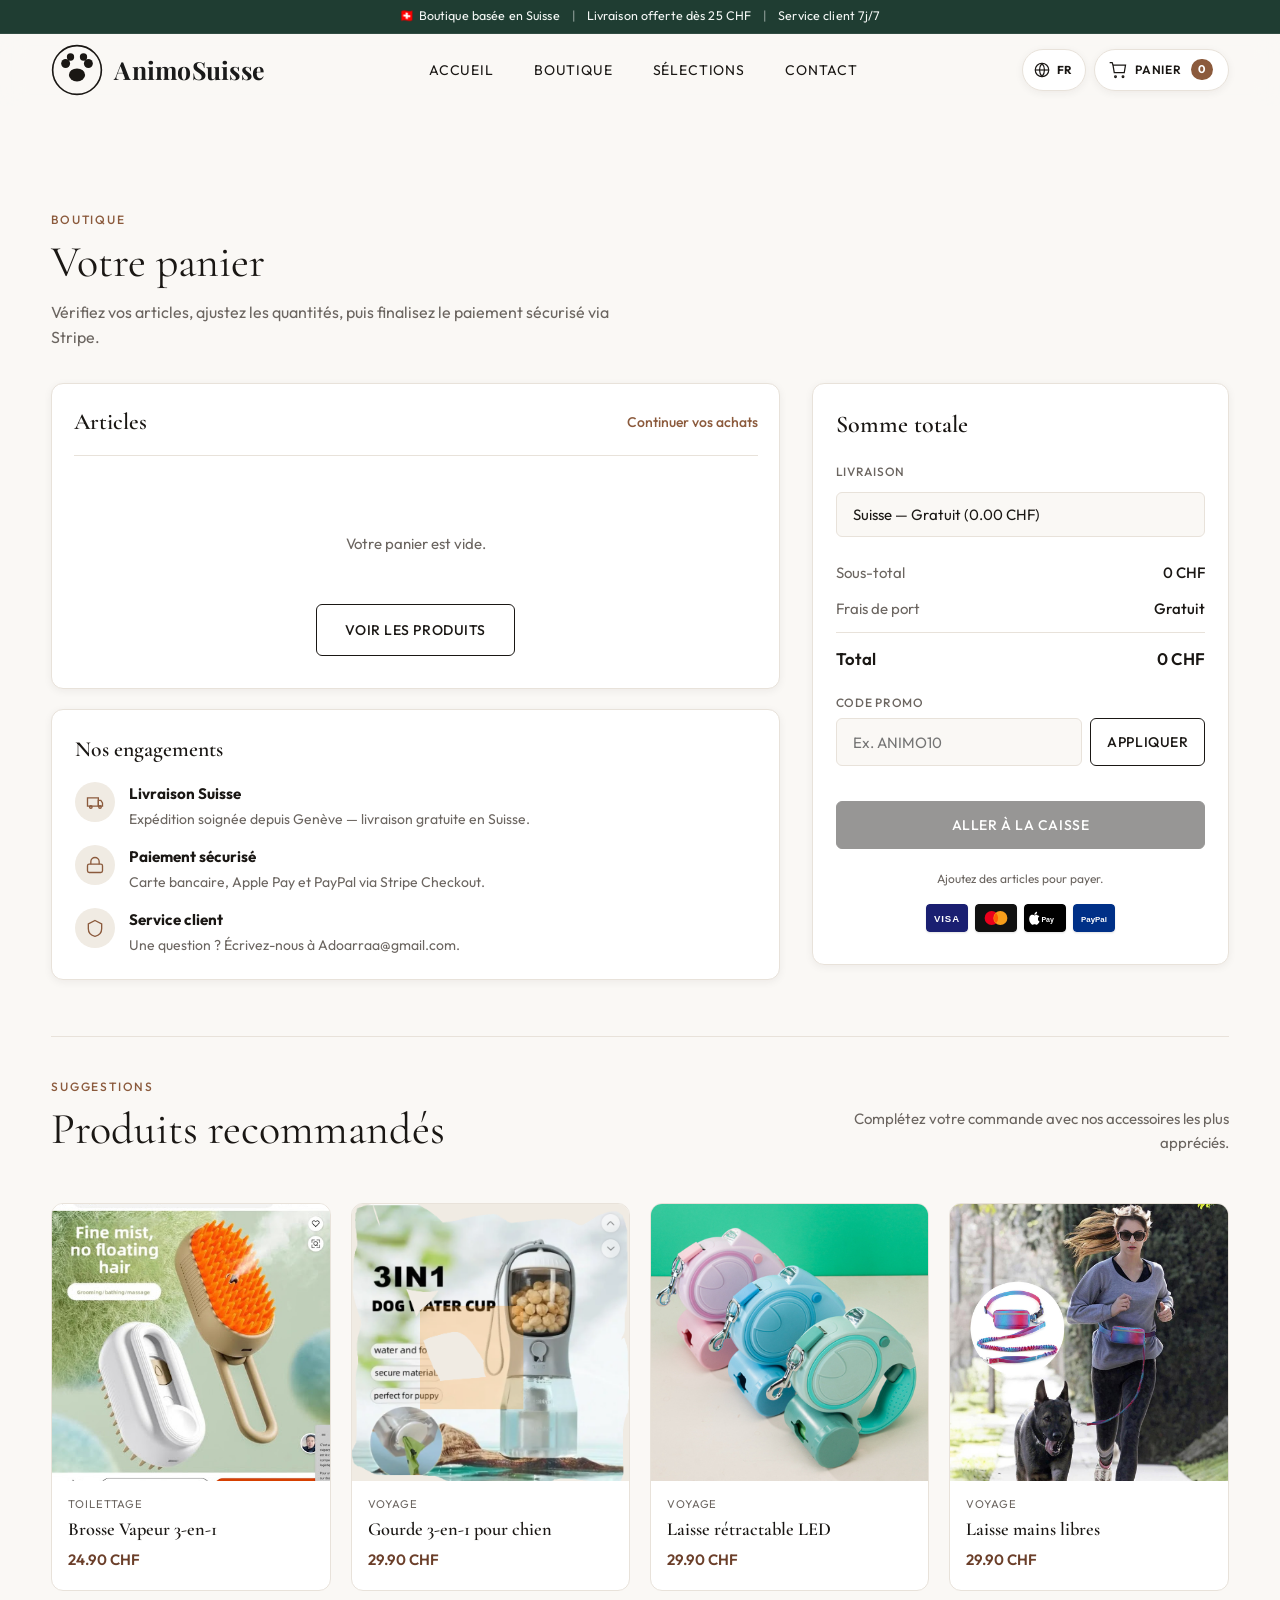
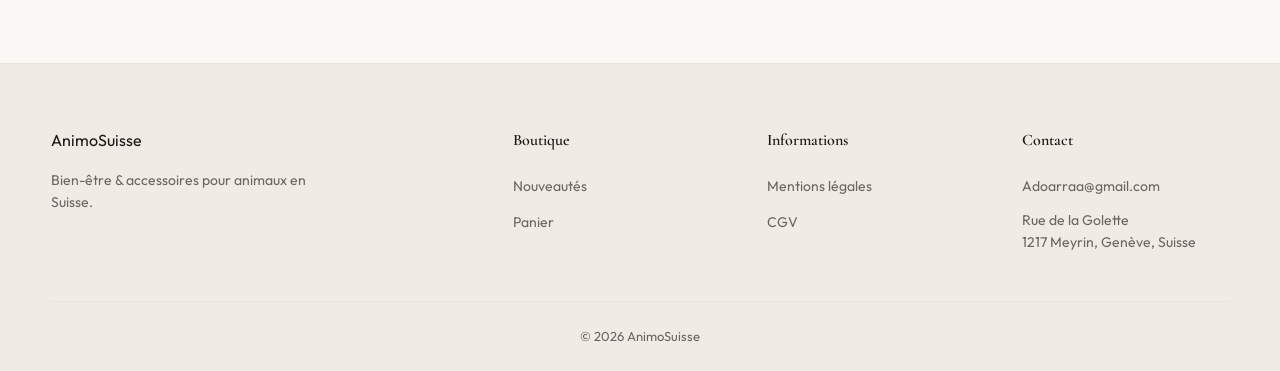
==== panier.html @ 9e20b30b "Ajouter le selecteur de langue multilingue via Google Translate. Co-authored-by: Cursor <cursoragent" ====
<!DOCTYPE html>
<html lang="fr">
<head>
  <meta charset="UTF-8">
  <meta name="viewport" content="width=device-width, initial-scale=1.0">
  <meta name="description" content="Votre panier AnimoSuisse — vérifiez vos articles et passez à la caisse en toute sécurité.">
  <title>Panier — AnimoSuisse</title>
  <link rel="preconnect" href="https://fonts.googleapis.com">
  <link rel="preconnect" href="https://fonts.gstatic.com" crossorigin>
  <link href="https://fonts.googleapis.com/css2?family=Cormorant+Garamond:ital,wght@0,400;0,600;1,400&family=Outfit:wght@300;400;500;600&family=Playfair+Display:wght@600;700&display=swap" rel="stylesheet">
  <link rel="stylesheet" href="css/styles.css?v=20260801-i18n">
</head>
<body class="page-panier">
  <div class="site-announce" role="region" aria-label="Annonces boutique">
    <p class="site-announce-text">
      🇨🇭 Boutique basée en Suisse
      <span class="site-announce-sep" aria-hidden="true">|</span>
      Livraison offerte dès 25&nbsp;CHF
      <span class="site-announce-sep" aria-hidden="true">|</span>
      Service client 7j/7
    </p>
  </div>
  <header class="header" id="header">
    <nav class="nav container">
      <a href="index.html" class="logo notranslate" aria-label="AnimoSuisse">
        <svg class="logo-mark" xmlns="http://www.w3.org/2000/svg" viewBox="0 0 64 64" aria-hidden="true" focusable="false">
          <circle cx="32" cy="32" r="30" fill="none" stroke="currentColor" stroke-width="2"/>
          <ellipse cx="32" cy="38" rx="10" ry="8" fill="currentColor"/>
          <circle cx="18" cy="24" r="5.5" fill="currentColor"/>
          <circle cx="46" cy="24" r="5.5" fill="currentColor"/>
          <circle cx="24" cy="16" r="4.5" fill="currentColor"/>
          <circle cx="40" cy="16" r="4.5" fill="currentColor"/>
        </svg>
        <span class="logo-text">AnimoSuisse</span>
      </a>
      <button class="nav-toggle" id="navToggle" aria-label="Ouvrir le menu">
        <span></span>
        <span></span>
        <span></span>
      </button>
      <ul class="nav-links" id="navLinks">
        <li><a href="index.html#accueil">Accueil</a></li>
        <li><a href="index.html#articles">Boutique</a></li>
        <li><a href="index.html#collections">Sélections</a></li>
        <li><a href="index.html#contact">Contact</a></li>
      </ul>
      <div class="nav-actions">
        <div class="lang-switcher notranslate" data-lang-switcher>
          <button
            type="button"
            class="lang-switcher-btn"
            aria-expanded="false"
            aria-haspopup="listbox"
            aria-controls="langMenuPanier"
            aria-label="Choisir la langue"
          >
            <svg class="lang-switcher-icon" width="18" height="18" viewBox="0 0 24 24" fill="none" stroke="currentColor" stroke-width="1.6" aria-hidden="true">
              <circle cx="12" cy="12" r="9"/>
              <path d="M3 12h18"/>
              <path d="M12 3a14 14 0 0 1 0 18"/>
              <path d="M12 3a14 14 0 0 0 0 18"/>
            </svg>
            <span class="lang-switcher-current" data-lang-label>FR</span>
          </button>
          <ul class="lang-switcher-menu" id="langMenuPanier" role="listbox" hidden>
            <li role="none">
              <button type="button" role="option" data-lang="fr" aria-selected="true">Français</button>
            </li>
            <li role="none">
              <button type="button" role="option" data-lang="de" aria-selected="false">Deutsch</button>
            </li>
            <li role="none">
              <button type="button" role="option" data-lang="it" aria-selected="false">Italiano</button>
            </li>
            <li role="none">
              <button type="button" role="option" data-lang="en" aria-selected="false">English</button>
            </li>
          </ul>
        </div>
        <a href="panier.html" class="cart-btn cart-btn--menu has-items" aria-label="Panier" aria-current="page">
          <svg width="20" height="20" viewBox="0 0 24 24" fill="none" stroke="currentColor" stroke-width="1.5" aria-hidden="true">
            <path d="M6 6h15l-1.5 9h-12z"/><circle cx="9" cy="20" r="1"/><circle cx="18" cy="20" r="1"/><path d="M6 6L5 3H2"/>
          </svg>
          <span class="cart-label">Panier</span>
          <span class="cart-count">0</span>
        </a>
      </div>
    </nav>
  </header>
  <div id="google_translate_element" aria-hidden="true"></div>

  <main class="cart-page">
    <div class="container">
      <header class="cart-page-header">
        <p class="section-label">Boutique</p>
        <h1 class="section-title">Votre panier</h1>
        <p class="cart-page-lead">Vérifiez vos articles, ajustez les quantités, puis finalisez le paiement sécurisé via Stripe.</p>
      </header>

      <div class="cart-page-layout">
        <div class="cart-page-main">
          <section class="cart-page-items" aria-labelledby="cartPageItemsTitle">
            <div class="cart-page-items-head">
              <h2 id="cartPageItemsTitle">Articles</h2>
              <a href="index.html#articles" class="cart-page-continue">Continuer vos achats</a>
            </div>
            <div id="cartPageList" class="cart-page-list">
              <p class="cart-empty">Votre panier est vide.</p>
            </div>
          </section>

          <section class="cart-engagements" aria-labelledby="cartEngagementsTitle">
            <h2 id="cartEngagementsTitle">Nos engagements</h2>
            <ul class="cart-engagements-list">
              <li>
                <span class="cart-engagement-icon" aria-hidden="true">
                  <svg viewBox="0 0 24 24" fill="none" stroke="currentColor" stroke-width="1.6"><path d="M3 7h13v10H3z"/><path d="M16 10h3l2 3v4h-5V10z"/><circle cx="7" cy="18" r="1.5"/><circle cx="18" cy="18" r="1.5"/></svg>
                </span>
                <div>
                  <strong>Livraison Suisse</strong>
                  <p>Expédition soignée depuis Genève — livraison gratuite en Suisse.</p>
                </div>
              </li>
              <li>
                <span class="cart-engagement-icon" aria-hidden="true">
                  <svg viewBox="0 0 24 24" fill="none" stroke="currentColor" stroke-width="1.6"><rect x="3" y="11" width="18" height="10" rx="2"/><path d="M7 11V8a5 5 0 0 1 10 0v3"/></svg>
                </span>
                <div>
                  <strong>Paiement sécurisé</strong>
                  <p>Carte bancaire, Apple Pay et PayPal via Stripe Checkout.</p>
                </div>
              </li>
              <li>
                <span class="cart-engagement-icon" aria-hidden="true">
                  <svg viewBox="0 0 24 24" fill="none" stroke="currentColor" stroke-width="1.6"><path d="M12 3l8 4v6c0 5-3.5 8-8 9-4.5-1-8-4-8-9V7l8-4z"/></svg>
                </span>
                <div>
                  <strong>Service client</strong>
                  <p>Une question ? Écrivez-nous à Adoarraa@gmail.com.</p>
                </div>
              </li>
            </ul>
          </section>
        </div>

        <aside class="cart-page-summary" aria-labelledby="cartSummaryTitle">
          <div class="cart-summary-card">
            <h2 id="cartSummaryTitle">Somme totale</h2>

            <label class="form-label" for="checkoutShipping">Livraison</label>
            <select
              class="form-input variant-select cart-shipping-select"
              id="checkoutShipping"
              name="shipping"
              aria-label="Choisir l'adresse de livraison"
            >
              <option value="suisse" selected>Suisse — Gratuit (0.00 CHF)</option>
              <option value="europe">Europe — 9.90 CHF</option>
              <option value="monde">Reste du monde — 15.00 CHF</option>
            </select>

            <dl class="cart-summary-rows">
              <div class="cart-summary-row">
                <dt>Sous-total</dt>
                <dd id="cartSubtotal">0 CHF</dd>
              </div>
              <div class="cart-summary-row">
                <dt>Frais de port</dt>
                <dd id="cartShipping">Gratuit</dd>
              </div>
              <div class="cart-summary-row cart-summary-row--total">
                <dt>Total</dt>
                <dd id="cartTotal">0 CHF</dd>
              </div>
            </dl>

            <div class="cart-promo">
              <label class="form-label" for="cartPromoCode">Code promo</label>
              <div class="cart-promo-row">
                <input
                  class="form-input"
                  type="text"
                  id="cartPromoCode"
                  name="promo"
                  placeholder="Ex. ANIMO10"
                  autocomplete="off"
                >
                <button type="button" class="btn btn-outline cart-promo-btn" id="cartPromoApply">
                  Appliquer
                </button>
              </div>
              <p class="cart-promo-feedback" id="cartPromoFeedback" hidden></p>
            </div>

            <button
              type="button"
              class="btn btn-cart cart-checkout-btn cart-page-checkout-btn"
              id="cartCheckoutBtn"
              disabled
            >
              Aller à la caisse
            </button>
            <p class="cart-checkout-note">Paiement sécurisé Stripe — vous serez redirigé vers la page de paiement.</p>

            <div class="payment-methods payment-methods--compact" aria-label="Moyens de paiement acceptés">
              <div class="payment-methods-icons">
                <span class="payment-icon payment-icon--visa" title="Visa" aria-label="Visa">
                  <svg viewBox="0 0 48 32" role="img" aria-hidden="true"><rect width="48" height="32" rx="4" fill="#1A1F71"/><text x="24" y="21" text-anchor="middle" fill="#fff" font-family="Arial,sans-serif" font-size="11" font-weight="700" letter-spacing="1">VISA</text></svg>
                </span>
                <span class="payment-icon payment-icon--mastercard" title="Mastercard" aria-label="Mastercard">
                  <svg viewBox="0 0 48 32" role="img" aria-hidden="true"><rect width="48" height="32" rx="4" fill="#111"/><circle cx="19" cy="16" r="8" fill="#EB001B"/><circle cx="29" cy="16" r="8" fill="#F79E1B"/><path d="M24 10.2a8 8 0 0 1 0 11.6 8 8 0 0 1 0-11.6z" fill="#FF5F00"/></svg>
                </span>
                <span class="payment-icon payment-icon--applepay" title="Apple Pay" aria-label="Apple Pay">
                  <svg viewBox="0 0 48 32" role="img" aria-hidden="true"><rect width="48" height="32" rx="4" fill="#000"/><text x="27" y="20" text-anchor="middle" fill="#fff" font-family="Arial,sans-serif" font-size="8" font-weight="600">Pay</text><path fill="#fff" d="M14.2 11.2c.5-.6.9-1.5.8-2.4-.8 0-1.8.5-2.3 1.2-.5.6-.9 1.5-.8 2.4.9.1 1.8-.4 2.3-1.2zm.8 1.1c-1.2-.1-2.3.7-2.9.7-.6 0-1.5-.7-2.5-.6-1.3 0-2.4.7-3.1 1.9-1.3 2.3-.3 5.7.9 7.5.6.9 1.3 1.9 2.3 1.8.9-.1 1.3-.6 2.4-.6s1.4.6 2.4.6c1 0 1.6-.9 2.3-1.8.7-.9 1-1.8 1-1.9-.1 0-1.9-.7-1.9-2.9 0-1.8 1.5-2.7 1.6-2.7-.9-1.3-2.2-1.4-2.5-1.4z"/></svg>
                </span>
                <span class="payment-icon payment-icon--paypal" title="PayPal" aria-label="PayPal">
                  <svg viewBox="0 0 48 32" role="img" aria-hidden="true"><rect width="48" height="32" rx="4" fill="#003087"/><text x="24" y="20" text-anchor="middle" fill="#fff" font-family="Arial,sans-serif" font-size="9" font-weight="700">PayPal</text></svg>
                </span>
              </div>
            </div>
          </div>
        </aside>
      </div>

      <section class="cart-recommended" aria-labelledby="cartRecommendedTitle">
        <div class="section-header">
          <div>
            <span class="section-label">Suggestions</span>
            <h2 class="section-title" id="cartRecommendedTitle">Produits recommandés</h2>
          </div>
          <p class="section-desc">Complétez votre commande avec nos accessoires les plus appréciés.</p>
        </div>
        <div class="cart-recommended-grid">
          <a class="cart-reco-card" href="index.html#articles">
            <img src="images/hero-brosse-vapeur.png" alt="Brosse Vapeur 3-en-1" loading="lazy" decoding="async">
            <div class="cart-reco-info">
              <p class="cart-reco-cat">Toilettage</p>
              <h3>Brosse Vapeur 3-en-1</h3>
              <p class="cart-reco-price">24.90 CHF</p>
            </div>
          </a>
          <a class="cart-reco-card" href="index.html#articles">
            <img src="images/gourde-chien-3en1.png" alt="Gourde Multifonction 3-en-1" loading="lazy" decoding="async">
            <div class="cart-reco-info">
              <p class="cart-reco-cat">Voyage</p>
              <h3>Gourde 3-en-1 pour chien</h3>
              <p class="cart-reco-price">29.90 CHF</p>
            </div>
          </a>
          <a class="cart-reco-card" href="index.html#articles">
            <img src="images/dog.jpg" alt="Laisse rétractable LED 3-en-1" loading="lazy" decoding="async">
            <div class="cart-reco-info">
              <p class="cart-reco-cat">Voyage</p>
              <h3>Laisse rétractable LED</h3>
              <p class="cart-reco-price">29.90 CHF</p>
            </div>
          </a>
          <a class="cart-reco-card" href="index.html#articles">
            <img src="images/course-mains-libres-1.jpg" alt="Laisse de course mains libres" loading="lazy" decoding="async">
            <div class="cart-reco-info">
              <p class="cart-reco-cat">Voyage</p>
              <h3>Laisse mains libres</h3>
              <p class="cart-reco-price">29.90 CHF</p>
            </div>
          </a>
        </div>
      </section>
    </div>
  </main>

  <footer class="footer">
    <div class="container footer-grid">
      <div class="footer-brand">
        <a href="index.html" class="logo">AnimoSuisse</a>
        <p>Bien-être &amp; accessoires pour animaux en Suisse.</p>
      </div>
      <div class="footer-links">
        <h4>Boutique</h4>
        <ul>
          <li><a href="index.html#articles">Nouveautés</a></li>
          <li><a href="panier.html">Panier</a></li>
        </ul>
      </div>
      <div class="footer-links">
        <h4>Informations</h4>
        <ul>
          <li><a href="mentions-legales.html">Mentions légales</a></li>
          <li><a href="mentions-legales.html#cgv">CGV</a></li>
        </ul>
      </div>
      <div class="footer-links">
        <h4>Contact</h4>
        <ul class="footer-contact">
          <li><a href="mailto:Adoarraa@gmail.com">Adoarraa@gmail.com</a></li>
          <li class="footer-address">Rue de la Golette<br>1217 Meyrin, Genève, Suisse</li>
        </ul>
      </div>
    </div>
    <div class="footer-bottom container">
      <p>&copy; <span id="year"></span> AnimoSuisse</p>
    </div>
  </footer>

  <script>
    document.getElementById('year').textContent = new Date().getFullYear();
  </script>
  <script src="js/stripe-config.js?v=20260801-panier-page"></script>
  <script src="js/main.js?v=20260801-panier-page"></script>
  <script src="js/i18n-translate.js?v=101"></script>
  <script src="https://translate.google.com/translate_a/element.js?cb=googleTranslateElementInit"></script>
</body>
</html>
---- css/styles.css ----
/* ============================================
   Marteder Textile — Styles
   ============================================ */

:root {
  --color-bg: #faf8f5;
  --color-bg-alt: #f0ebe3;
  --color-surface: #ffffff;
  --color-text: #1a1714;
  --color-text-muted: #6b6560;
  --color-accent: #8b5a3c;
  --color-accent-light: #c4956a;
  --color-accent-dark: #6b3f2a;
  --color-border: #e8e2da;
  --color-success: #4a7c59;

  --font-display: 'Cormorant Garamond', Georgia, serif;
  --font-body: 'Outfit', system-ui, sans-serif;

  --radius-sm: 6px;
  --radius-md: 12px;
  --radius-lg: 20px;

  --shadow-sm: 0 2px 8px rgba(26, 23, 20, 0.06);
  --shadow-md: 0 8px 30px rgba(26, 23, 20, 0.1);
  --shadow-lg: 0 20px 60px rgba(26, 23, 20, 0.12);

  --transition: 0.3s cubic-bezier(0.4, 0, 0.2, 1);
  --announce-height: 34px;
  --nav-height: 72px;
  --header-height: calc(var(--announce-height) + var(--nav-height));
}

*, *::before, *::after {
  box-sizing: border-box;
  margin: 0;
  padding: 0;
}

html {
  scroll-behavior: smooth;
}

body {
  font-family: var(--font-body);
  font-weight: 400;
  color: var(--color-text);
  background: var(--color-bg);
  line-height: 1.6;
  -webkit-font-smoothing: antialiased;
}

img {
  max-width: 100%;
  display: block;
}

a {
  color: inherit;
  text-decoration: none;
}

ul {
  list-style: none;
}

.container {
  width: min(1200px, 92vw);
  margin-inline: auto;
}

/* ---- Buttons ---- */
.btn {
  display: inline-flex;
  align-items: center;
  justify-content: center;
  gap: 0.5rem;
  padding: 0.875rem 1.75rem;
  font-family: var(--font-body);
  font-size: 0.875rem;
  font-weight: 500;
  letter-spacing: 0.04em;
  text-transform: uppercase;
  border-radius: var(--radius-sm);
  border: 1.5px solid transparent;
  cursor: pointer;
  transition: var(--transition);
}

.btn-primary {
  background: var(--color-accent);
  color: #fff;
  border-color: var(--color-accent);
}

.btn-primary:hover {
  background: var(--color-accent-dark);
  border-color: var(--color-accent-dark);
  transform: translateY(-2px);
  box-shadow: var(--shadow-md);
}

.btn-cart {
  background: var(--color-text);
  color: #fff;
  border-color: var(--color-text);
}

.btn-cart:hover {
  background: #2d2a27;
  border-color: #2d2a27;
  transform: translateY(-2px);
  box-shadow: var(--shadow-md);
}

.btn-stock-out,
.btn-stock-out:hover,
.btn-stock-out:focus,
.btn-stock-out:disabled {
  background: #d0ccc7;
  border-color: #d0ccc7;
  color: #6f6a65;
  cursor: not-allowed;
  opacity: 1;
  transform: none;
  box-shadow: none;
  pointer-events: none;
}

.product-badge.sold-out {
  background: #6f6a65;
  color: #fff;
}

.product-card.is-out-of-stock .product-image {
  filter: grayscale(0.35);
  opacity: 0.85;
}

.btn-outline {
  background: transparent;
  color: var(--color-text);
  border-color: var(--color-text);
}

.btn-outline:hover {
  background: var(--color-text);
  color: #fff;
  transform: translateY(-2px);
}

/* ---- Bandeau d'annonce ---- */
.site-announce {
  position: fixed;
  top: 0;
  left: 0;
  right: 0;
  z-index: 110;
  height: var(--announce-height);
  display: flex;
  align-items: center;
  justify-content: center;
  padding: 0 0.75rem;
  background: #1f3d32;
  color: #f4f7f5;
  border-bottom: 1px solid rgba(255, 255, 255, 0.08);
}

.site-announce-text {
  margin: 0;
  font-family: var(--font-body);
  font-size: 0.78rem;
  font-weight: 400;
  letter-spacing: 0.01em;
  line-height: 1.2;
  text-align: center;
  white-space: nowrap;
  overflow: hidden;
  text-overflow: ellipsis;
  max-width: 100%;
}

.site-announce-sep {
  margin: 0 0.55rem;
  opacity: 0.55;
}

@media (max-width: 720px) {
  .site-announce-text {
    font-size: 0.68rem;
  }

  .site-announce-sep {
    margin: 0 0.3rem;
  }
}

/* ---- Header ---- */
.header {
  position: fixed;
  top: var(--announce-height);
  left: 0;
  right: 0;
  z-index: 100;
  height: var(--nav-height);
  background: rgba(250, 248, 245, 0.85);
  backdrop-filter: blur(12px);
  border-bottom: 1px solid transparent;
  transition: var(--transition);
}

.header.scrolled {
  border-bottom-color: var(--color-border);
  box-shadow: var(--shadow-sm);
}

.nav {
  display: flex;
  align-items: center;
  justify-content: space-between;
  height: 100%;
}

.logo {
  display: inline-flex;
  align-items: center;
  gap: 0.7rem;
  flex-shrink: 0;
  text-decoration: none;
}

.logo-mark {
  display: block;
  height: 52px;
  width: 52px;
  flex-shrink: 0;
}

.logo-text {
  font-family: 'Playfair Display', 'Cormorant Garamond', Georgia, serif;
  font-size: clamp(1.15rem, 2.4vw, 1.55rem);
  font-weight: 700;
  letter-spacing: 0.01em;
  line-height: 1.1;
  color: #1a1a1a;
  white-space: nowrap;
}

.nav-links {
  display: flex;
  gap: 2.5rem;
}

.nav-links a {
  font-size: 0.875rem;
  font-weight: 400;
  letter-spacing: 0.06em;
  text-transform: uppercase;
  position: relative;
}

.nav-links a::after {
  content: '';
  position: absolute;
  bottom: -4px;
  left: 0;
  width: 0;
  height: 1px;
  background: var(--color-accent);
  transition: width var(--transition);
}

.nav-links a:hover::after {
  width: 100%;
}

.nav-actions {
  display: flex;
  align-items: center;
  gap: 0.5rem;
  flex-shrink: 0;
}

/* ---- Sélecteur de langue ---- */
.lang-switcher {
  position: relative;
  z-index: 120;
}

.lang-switcher-btn {
  display: inline-flex;
  align-items: center;
  gap: 0.35rem;
  height: 42px;
  padding: 0 0.75rem 0 0.65rem;
  border: 1px solid var(--color-border);
  border-radius: 999px;
  background: var(--color-surface);
  color: var(--color-text);
  cursor: pointer;
  box-shadow: var(--shadow-sm);
  transition: var(--transition);
  font-family: var(--font-body);
}

.lang-switcher-btn:hover,
.lang-switcher.is-open .lang-switcher-btn {
  border-color: var(--color-accent);
  color: var(--color-accent-dark);
}

.lang-switcher-icon {
  flex-shrink: 0;
}

.lang-switcher-current {
  font-size: 0.72rem;
  font-weight: 700;
  letter-spacing: 0.06em;
}

.lang-switcher-menu {
  position: absolute;
  top: calc(100% + 0.4rem);
  right: 0;
  min-width: 10.5rem;
  margin: 0;
  padding: 0.35rem;
  list-style: none;
  background: var(--color-surface);
  border: 1px solid var(--color-border);
  border-radius: var(--radius-md);
  box-shadow: var(--shadow-md);
}

.lang-switcher-menu button {
  display: block;
  width: 100%;
  padding: 0.55rem 0.7rem;
  border: none;
  border-radius: var(--radius-sm);
  background: transparent;
  color: var(--color-text);
  font-family: var(--font-body);
  font-size: 0.875rem;
  text-align: left;
  cursor: pointer;
  transition: background 0.2s ease;
}

.lang-switcher-menu button:hover {
  background: var(--color-bg-alt);
}

.lang-switcher-menu button.is-active {
  background: rgba(139, 90, 60, 0.1);
  color: var(--color-accent-dark);
  font-weight: 600;
}

/* Masquer le widget Google Translate natif + barre du haut */
#google_translate_element,
.goog-te-banner-frame,
.goog-te-balloon-frame,
.goog-tooltip,
.goog-tooltip:hover,
#goog-gt-tt,
.goog-text-highlight {
  display: none !important;
}

.goog-te-gadget {
  font-size: 0 !important;
  height: 0 !important;
  overflow: hidden !important;
}

body {
  top: 0 !important;
}

body > .skiptranslate {
  display: none !important;
}

.icon-btn {
  display: flex;
  align-items: center;
  justify-content: center;
  width: 40px;
  height: 40px;
  background: none;
  border: none;
  border-radius: 50%;
  cursor: pointer;
  color: var(--color-text);
  transition: var(--transition);
  position: relative;
}

.icon-btn:hover {
  background: var(--color-bg-alt);
}

.cart-btn--menu {
  display: inline-flex;
  align-items: center;
  gap: 0.45rem;
  position: relative;
  height: 42px;
  padding: 0 0.95rem 0 0.8rem;
  border: 1px solid var(--color-border);
  border-radius: 999px;
  background: var(--color-surface);
  color: var(--color-text);
  cursor: pointer;
  box-shadow: var(--shadow-sm);
  transition: var(--transition);
}

.cart-btn--menu:hover,
.cart-btn--menu.has-items {
  border-color: var(--color-accent);
  color: var(--color-accent-dark);
  background: #fff;
}

.cart-label {
  font-size: 0.75rem;
  font-weight: 600;
  letter-spacing: 0.06em;
  text-transform: uppercase;
}

.cart-btn--menu .cart-count {
  position: static;
  min-width: 1.35rem;
  height: 1.35rem;
  margin-left: 0.15rem;
  padding: 0 0.35rem;
  background: var(--color-accent);
  color: #fff;
  font-size: 0.7rem;
  font-weight: 700;
  border-radius: 999px;
  display: inline-flex;
  align-items: center;
  justify-content: center;
}

.cart-count {
  position: absolute;
  top: 4px;
  right: 4px;
  min-width: 16px;
  height: 16px;
  padding: 0 4px;
  background: var(--color-accent);
  color: #fff;
  font-size: 0.625rem;
  font-weight: 600;
  border-radius: 999px;
  display: flex;
  align-items: center;
  justify-content: center;
}

.cart-btn.has-items {
  color: var(--color-accent-dark);
}

.nav-toggle {
  display: none;
  flex-direction: column;
  gap: 5px;
  background: none;
  border: none;
  cursor: pointer;
  padding: 4px;
}

.nav-toggle span {
  display: block;
  width: 22px;
  height: 1.5px;
  background: var(--color-text);
  transition: var(--transition);
}

/* ---- Hero ---- */
.hero {
  position: relative;
  min-height: 100vh;
  display: flex;
  align-items: flex-end;
  padding-top: var(--header-height);
  overflow: hidden;
}

.hero--welcome {
  min-height: min(100vh, 920px);
  align-items: flex-end;
}

.hero-cover-slideshow {
  position: absolute;
  inset: 0;
  overflow: hidden;
}

.hero-cover-slide {
  position: absolute;
  inset: 0;
  width: 100%;
  height: 100%;
  object-fit: cover;
  object-position: center center;
  opacity: 0;
  transform: scale(1.02);
  transition: opacity 1.4s ease, transform 8s ease;
  animation: none;
}

.hero-cover-slide.is-active {
  opacity: 1;
  transform: scale(1.06);
  z-index: 0;
}

.hero-bg-video {
  display: block;
  pointer-events: none;
  background: #111;
}

.hero--cover-duo .hero-overlay {
  z-index: 1;
}

.hero-bg {
  position: absolute;
  inset: 0;
  overflow: hidden;
  background:
    radial-gradient(ellipse at 70% 30%, #7eb8a8 0%, transparent 55%),
    linear-gradient(160deg, #d7ebe4 0%, #b8d4c8 45%, #6a9b8c 100%);
}

.hero-bg-picture,
.hero-bg-image {
  position: absolute;
  inset: 0;
  width: 100%;
  height: 100%;
}

.hero-bg-image {
  object-fit: cover;
  object-position: center 42%;
  transform: scale(1.22);
}

.hero--welcome .hero-bg-image:not(.hero-cover-slide) {
  object-fit: cover;
  object-position: center 40%;
  transform: scale(1.28);
  animation: heroWelcome 18s ease-in-out infinite alternate;
}

@keyframes heroWelcome {
  from { transform: scale(1.28); }
  to { transform: scale(1.34); }
}

.hero-overlay {
  position: absolute;
  inset: 0;
  z-index: 1;
  background:
    linear-gradient(180deg, rgba(18, 28, 24, 0.18) 0%, rgba(18, 28, 24, 0.15) 40%, rgba(18, 28, 24, 0.78) 100%),
    linear-gradient(90deg, rgba(18, 28, 24, 0.45) 0%, transparent 55%);
}

.hero-content {
  position: relative;
  z-index: 2;
  max-width: 680px;
  padding-block: 3.5rem 4.5rem;
  color: #fff;
}

.products--after-hero {
  padding-top: 3.5rem;
}

.hero-badge {
  display: inline-block;
  padding: 0.4rem 1rem;
  background: rgba(255, 255, 255, 0.12);
  border: 1px solid rgba(255, 255, 255, 0.28);
  border-radius: 100px;
  font-size: 0.75rem;
  font-weight: 500;
  letter-spacing: 0.1em;
  text-transform: uppercase;
  color: rgba(255, 255, 255, 0.95);
  margin-bottom: 1.5rem;
  animation: fadeUp 0.8s ease both;
}

.hero-title {
  font-family: var(--font-display);
  font-size: clamp(3rem, 7vw, 5.5rem);
  font-weight: 400;
  line-height: 1.05;
  letter-spacing: -0.02em;
  margin-bottom: 1.5rem;
  animation: fadeUp 0.8s 0.1s ease both;
  text-shadow: 0 2px 24px rgba(0, 0, 0, 0.35);
}

.hero-title em {
  font-style: italic;
  color: var(--color-accent-light);
}

.hero-text {
  font-size: 1.125rem;
  font-weight: 300;
  color: rgba(255, 255, 255, 0.88);
  max-width: 480px;
  margin-bottom: 2.5rem;
  animation: fadeUp 0.8s 0.2s ease both;
  text-shadow: 0 1px 12px rgba(0, 0, 0, 0.3);
}

.hero-actions {
  display: flex;
  flex-wrap: wrap;
  gap: 1rem;
  animation: fadeUp 0.8s 0.3s ease both;
}

.hero-actions .btn-outline {
  color: #fff;
  border-color: rgba(255, 255, 255, 0.85);
}

.hero-actions .btn-outline:hover {
  background: #fff;
  color: var(--color-text);
  border-color: #fff;
}

.hero-scroll {
  position: absolute;
  bottom: 2rem;
  left: 50%;
  transform: translateX(-50%);
  z-index: 2;
  display: flex;
  flex-direction: column;
  align-items: center;
  gap: 0.75rem;
  font-size: 0.6875rem;
  letter-spacing: 0.15em;
  text-transform: uppercase;
  color: rgba(255, 255, 255, 0.7);
  animation: fadeUp 0.8s 0.5s ease both;
}

.scroll-line {
  width: 1px;
  height: 40px;
  background: linear-gradient(to bottom, var(--color-accent), transparent);
  animation: scrollPulse 2s ease infinite;
}

@keyframes fadeUp {
  from { opacity: 0; transform: translateY(24px); }
  to { opacity: 1; transform: translateY(0); }
}

@keyframes scrollPulse {
  0%, 100% { opacity: 0.4; transform: scaleY(0.6); }
  50% { opacity: 1; transform: scaleY(1); }
}

/* ---- Features ---- */
.features {
  padding: 3rem 0;
  background: var(--color-surface);
  border-block: 1px solid var(--color-border);
}

.features-grid {
  display: grid;
  grid-template-columns: repeat(4, 1fr);
  gap: 2rem;
}

.feature {
  text-align: center;
  padding: 1rem;
}

.feature-icon {
  font-size: 1.25rem;
  color: var(--color-accent);
  margin-bottom: 0.75rem;
}

.feature h3 {
  font-family: var(--font-display);
  font-size: 1.125rem;
  font-weight: 600;
  margin-bottom: 0.375rem;
}

.feature p {
  font-size: 0.8125rem;
  color: var(--color-text-muted);
  line-height: 1.5;
}

/* ---- Section headers ---- */
.section-header {
  display: flex;
  justify-content: space-between;
  align-items: flex-end;
  gap: 2rem;
  margin-bottom: 3rem;
}

.section-header.centered {
  flex-direction: column;
  align-items: center;
  text-align: center;
}

.section-label {
  display: block;
  font-size: 0.75rem;
  font-weight: 500;
  letter-spacing: 0.15em;
  text-transform: uppercase;
  color: var(--color-accent);
  margin-bottom: 0.5rem;
}

.section-title {
  font-family: var(--font-display);
  font-size: clamp(2rem, 4vw, 2.75rem);
  font-weight: 400;
  line-height: 1.15;
}

.section-desc {
  max-width: 380px;
  font-size: 0.9375rem;
  color: var(--color-text-muted);
  text-align: right;
}

.section-header.centered .section-desc {
  text-align: center;
}

/* ---- Products ---- */
.products {
  padding: 6rem 0;
}

.filter-bar {
  display: flex;
  flex-wrap: wrap;
  gap: 0.5rem;
  margin-bottom: 2.5rem;
}

.filter-btn {
  padding: 0.5rem 1.25rem;
  font-family: var(--font-body);
  font-size: 0.8125rem;
  font-weight: 400;
  letter-spacing: 0.04em;
  background: var(--color-surface);
  border: 1px solid var(--color-border);
  border-radius: 100px;
  cursor: pointer;
  transition: var(--transition);
  color: var(--color-text-muted);
}

.filter-btn:hover,
.filter-btn.active {
  background: var(--color-text);
  border-color: var(--color-text);
  color: #fff;
}

.products-grid {
  display: grid;
  grid-template-columns: repeat(auto-fill, minmax(280px, 1fr));
  gap: 1.75rem;
}

.product-card {
  background: var(--color-surface);
  border-radius: var(--radius-md);
  overflow: hidden;
  transition: var(--transition);
  opacity: 1;
  transform: translateY(0);
}

.product-card.hidden {
  display: none;
}

.product-card:hover {
  box-shadow: var(--shadow-lg);
  transform: translateY(-6px);
}

.product-image-wrap {
  position: relative;
  aspect-ratio: 1 / 1;
  overflow: hidden;
  background: var(--color-bg-alt);
}

.product-image {
  width: 100%;
  height: 100%;
  object-fit: cover;
  object-position: center;
  transition: transform 0.6s ease;
}

/* Recadrage brosse vapeur : masque barres/icônes téléphone haut & bas */
.product-image--brosse-crop {
  object-fit: cover;
  object-position: center 42%;
  transform: scale(1.28);
  transform-origin: center center;
}

.product-card:hover .product-image--brosse-crop {
  transform: scale(1.34);
}

.product-card:hover .product-image {
  transform: scale(1.06);
}

.product-thumbs {
  display: grid;
  grid-template-columns: repeat(3, 1fr);
  gap: 0.4rem;
  padding: 0.55rem 0.75rem 0;
}

.product-thumb {
  appearance: none;
  border: 1.5px solid transparent;
  border-radius: 10px;
  padding: 0;
  overflow: hidden;
  cursor: pointer;
  background: var(--color-bg-alt);
  aspect-ratio: 1 / 1;
  transition: border-color 0.2s ease, transform 0.2s ease;
}

.product-thumb img {
  display: block;
  width: 100%;
  height: 100%;
  object-fit: cover;
}

.product-thumb:hover,
.product-thumb.active {
  border-color: var(--color-accent);
  transform: translateY(-1px);
}

.product-card--gallery:hover .product-image {
  transform: none;
}

/* ---- Galerie Création exclusive Marteder ---- */
.marteder-gallery {
  display: flex;
  flex-direction: column;
  gap: 0.75rem;
  background: var(--color-bg-alt);
}

.marteder-gallery-main {
  position: relative;
  aspect-ratio: 3 / 4;
  overflow: hidden;
  background: #1a1714;
}

.marteder-gallery-zoom {
  display: block;
  width: 100%;
  height: 100%;
  padding: 0;
  border: 0;
  background: none;
  cursor: zoom-in;
  position: relative;
}

.marteder-gallery-image {
  width: 100%;
  height: 100%;
  object-fit: cover;
  display: block;
}

.marteder-zoom-hint {
  position: absolute;
  left: 50%;
  bottom: 3.25rem;
  transform: translateX(-50%);
  padding: 0.35rem 0.75rem;
  background: rgba(26, 23, 20, 0.72);
  color: #fff;
  font-size: 0.6875rem;
  letter-spacing: 0.04em;
  border-radius: 999px;
  opacity: 0;
  transition: opacity var(--transition);
  pointer-events: none;
  white-space: nowrap;
}

.marteder-gallery-zoom:hover .marteder-zoom-hint,
.marteder-gallery-zoom:focus-visible .marteder-zoom-hint {
  opacity: 1;
}

.marteder-gallery-nav {
  position: absolute;
  top: 50%;
  transform: translateY(-50%);
  z-index: 2;
  width: 2.25rem;
  height: 2.25rem;
  border: 0;
  border-radius: 50%;
  background: rgba(255, 255, 255, 0.92);
  color: var(--color-text);
  font-size: 1.5rem;
  line-height: 1;
  cursor: pointer;
  box-shadow: var(--shadow-sm);
  transition: var(--transition);
}

.marteder-gallery-nav:hover {
  background: var(--color-accent);
  color: #fff;
}

.marteder-gallery-prev { left: 0.65rem; }
.marteder-gallery-next { right: 0.65rem; }

.marteder-gallery-label {
  position: absolute;
  left: 0.75rem;
  right: 0.75rem;
  bottom: 0.75rem;
  z-index: 2;
  margin: 0;
  padding: 0.45rem 0.7rem;
  background: rgba(255, 255, 255, 0.92);
  color: var(--color-text);
  font-size: 0.8125rem;
  font-weight: 500;
  text-align: center;
  border-radius: var(--radius-sm);
}

.marteder-gallery-main .product-badge {
  z-index: 2;
}

.marteder-gallery-thumbs {
  display: grid;
  grid-template-columns: repeat(3, 1fr);
  gap: 0.4rem;
  padding: 0 0.65rem 0.65rem;
}

.marteder-thumb {
  aspect-ratio: 1;
  padding: 0;
  border: 2px solid transparent;
  border-radius: var(--radius-sm);
  overflow: hidden;
  cursor: pointer;
  background: var(--color-surface);
  transition: var(--transition);
}

.marteder-thumb img {
  width: 100%;
  height: 100%;
  object-fit: cover;
  display: block;
}

.marteder-thumb:hover,
.marteder-thumb.active {
  border-color: var(--color-accent);
}

.marteder-lightbox {
  position: fixed;
  inset: 0;
  z-index: 1000;
  display: flex;
  align-items: center;
  justify-content: center;
  padding: 1.5rem;
}

.marteder-lightbox[hidden] {
  display: none;
}

.marteder-lightbox-backdrop {
  position: absolute;
  inset: 0;
  background: rgba(26, 23, 20, 0.88);
}

.marteder-lightbox-dialog {
  position: relative;
  z-index: 1;
  max-width: min(920px, 100%);
  max-height: 90vh;
  display: flex;
  flex-direction: column;
  align-items: center;
  gap: 0.75rem;
}

.marteder-lightbox-image {
  max-width: 100%;
  max-height: calc(90vh - 3rem);
  object-fit: contain;
  border-radius: var(--radius-md);
  background: #000;
  box-shadow: var(--shadow-lg);
}

.marteder-lightbox-caption {
  color: #fff;
  font-family: var(--font-display);
  font-size: 1.25rem;
  text-align: center;
}

.marteder-lightbox-close {
  position: absolute;
  top: -0.25rem;
  right: -0.25rem;
  width: 2.5rem;
  height: 2.5rem;
  border: 0;
  border-radius: 50%;
  background: #fff;
  color: var(--color-text);
  font-size: 1.5rem;
  cursor: pointer;
  z-index: 2;
}

.marteder-lightbox-nav {
  position: absolute;
  top: 50%;
  transform: translateY(-50%);
  width: 2.75rem;
  height: 2.75rem;
  border: 0;
  border-radius: 50%;
  background: rgba(255, 255, 255, 0.95);
  color: var(--color-text);
  font-size: 1.75rem;
  cursor: pointer;
  z-index: 2;
}

.marteder-lightbox-prev { left: -0.5rem; }
.marteder-lightbox-next { right: -0.5rem; }

@media (max-width: 768px) {
  .marteder-lightbox-prev { left: 0.25rem; }
  .marteder-lightbox-next { right: 0.25rem; }
  .marteder-lightbox-close { top: 0.5rem; right: 0.5rem; }
}

.product-badge {
  position: absolute;
  top: 1rem;
  left: 1rem;
  padding: 0.3rem 0.75rem;
  background: var(--color-surface);
  font-size: 0.6875rem;
  font-weight: 500;
  letter-spacing: 0.08em;
  text-transform: uppercase;
  border-radius: var(--radius-sm);
}

.product-badge.new {
  background: var(--color-accent);
  color: #fff;
}

.product-badge.sale {
  background: #c0392b;
  color: #fff;
}

.product-actions {
  position: absolute;
  bottom: 1rem;
  left: 1rem;
  right: 1rem;
  display: flex;
  gap: 0.5rem;
  opacity: 0;
  transform: translateY(10px);
  transition: var(--transition);
}

.product-card:hover .product-actions {
  opacity: 1;
  transform: translateY(0);
}

.product-action-btn {
  flex: 1;
  padding: 0.75rem;
  background: var(--color-surface);
  border: none;
  border-radius: var(--radius-sm);
  font-family: var(--font-body);
  font-size: 0.75rem;
  font-weight: 500;
  letter-spacing: 0.06em;
  text-transform: uppercase;
  cursor: pointer;
  transition: var(--transition);
}

.product-action-btn:hover {
  background: var(--color-text);
  color: #fff;
}

.product-action-btn.add-cart {
  background: var(--color-accent);
  color: #fff;
}

.product-action-btn.add-cart:hover {
  background: var(--color-accent-dark);
}

.product-info {
  padding: 1.25rem;
  display: flex;
  flex-direction: column;
  gap: 0.375rem;
}

.product-card--compact .product-info {
  gap: 0.65rem;
  padding: 1rem 1.1rem 1.15rem;
}

.product-rating {
  display: flex;
  align-items: center;
  gap: 0.4rem;
  margin: 0;
  line-height: 1;
}

.product-rating-stars {
  color: #f5b301;
  font-size: 0.85rem;
  letter-spacing: 0.06em;
}

.product-rating-score {
  font-size: 0.75rem;
  font-weight: 500;
  color: var(--color-text-muted);
}

.product-card--compact .product-name {
  font-size: 1.15rem;
  line-height: 1.3;
  margin: 0;
}

.product-card--compact .product-price {
  margin: 0;
}

.product-card--compact .product-order-actions {
  margin-top: 0.35rem;
}

.product-pay-badges {
  margin-top: 0.55rem;
  display: flex;
  flex-wrap: wrap;
  align-items: center;
  justify-content: center;
  gap: 0.35rem;
}

.product-pay-badges .payment-icon {
  width: 38px;
  height: 24px;
  opacity: 0.92;
}

.product-pay-badges .payment-icon svg {
  box-shadow: none;
  border: 1px solid rgba(26, 23, 20, 0.08);
}

.product-card--compact .product-cart-btn {
  width: 100%;
}

.product-card--compact .fabric-variants {
  margin: 0;
}

.product-card--compact .variant-selected {
  font-size: 0.8125rem;
}

.product-card--compact .product-more {
  margin: 0.05rem 0 0;
  border-top: 1px solid var(--color-border);
  padding-top: 0.55rem;
}

.product-more-toggle {
  list-style: none;
  cursor: pointer;
  font-family: var(--font-body);
  font-size: 0.875rem;
  font-weight: 500;
  color: var(--color-accent-dark, var(--color-accent));
  display: flex;
  align-items: center;
  justify-content: space-between;
  gap: 0.5rem;
  user-select: none;
}

.product-more-toggle::-webkit-details-marker {
  display: none;
}

.product-more-toggle::after {
  content: '+';
  font-size: 1.1rem;
  line-height: 1;
  color: var(--color-text-muted);
}

.product-more[open] .product-more-toggle::after {
  content: '−';
}

.product-more-body {
  padding: 0.65rem 0 0.15rem;
}

.product-more-body .product-description {
  margin-bottom: 0.65rem;
}

.product-more-body .product-features {
  margin: 0;
  padding: 0;
  list-style: none;
  display: flex;
  flex-direction: column;
  gap: 0.4rem;
}

.product-more-body .product-features li {
  position: relative;
  padding-left: 1rem;
  font-size: 0.8125rem;
  color: var(--color-text-muted);
  line-height: 1.45;
}

.product-more-body .product-features li::before {
  content: '';
  position: absolute;
  left: 0;
  top: 0.5em;
  width: 5px;
  height: 5px;
  border-radius: 50%;
  background: var(--color-accent);
}

#productsGrid {
  align-items: start;
}

#productsGrid > :not(.product-card) {
  display: none !important;
}

.product-description {
  font-size: 0.875rem;
  color: var(--color-text-muted);
  line-height: 1.55;
  margin-bottom: 0.25rem;
}

.product-card--care .product-image-wrap {
  aspect-ratio: 1 / 1;
}

.product-card--care .product-image {
  object-position: center;
}

.product-detail-block {
  margin-top: 0.75rem;
  padding-top: 0.75rem;
  border-top: 1px solid var(--color-border);
}

.product-detail-title {
  font-family: var(--font-display);
  font-size: 1rem;
  font-weight: 600;
  color: var(--color-text);
  margin-bottom: 0.5rem;
}

.product-usage p {
  font-size: 0.8125rem;
  color: var(--color-text-muted);
  line-height: 1.55;
}

.product-usage p + p {
  margin-top: 0.5rem;
}

.product-features {
  list-style: none;
  margin: 0.5rem 0 0.75rem;
  padding: 0;
}

.product-features li {
  position: relative;
  padding-left: 1rem;
  font-size: 0.8125rem;
  color: var(--color-text-muted);
  line-height: 1.5;
}

.product-features li + li {
  margin-top: 0.375rem;
}

.product-features li::before {
  content: '•';
  position: absolute;
  left: 0;
  color: var(--color-accent);
  font-weight: 600;
}

.product-lot-note {
  font-size: 0.8125rem;
  font-weight: 500;
  color: var(--color-accent);
  letter-spacing: 0.02em;
}

.product-cart-btn {
  width: 100%;
  margin-top: 0.75rem;
}

.product-card--fabric .product-info {
  padding-bottom: 1.5rem;
}

.product-card--gallery .product-info {
  gap: 0.2rem;
  padding-bottom: 1rem;
}

.product-card--gallery .product-category {
  margin-bottom: 0.15rem;
}

.product-card--gallery .product-name {
  margin-bottom: 0.15rem;
}

.product-card--gallery .product-description {
  margin-bottom: 0;
  line-height: 1.35;
}

.product-card--gallery .fabric-variants {
  margin-top: 0.35rem;
}

.product-card--gallery .fabric-variants .variant-selected {
  margin-top: 0.3rem;
  margin-bottom: 0;
}

.product-card--gallery .product-order-actions {
  margin-top: 0.4rem;
  gap: 0.4rem;
}

.product-card--gallery .product-cart-btn {
  margin-top: 0;
}

.color-swatch-list {
  display: flex;
  flex-wrap: wrap;
  gap: 0.55rem;
  margin: 0.45rem 0 0.5rem;
}

.color-swatch {
  display: inline-flex;
  flex-direction: column;
  align-items: center;
  gap: 0.3rem;
  min-width: 4.25rem;
  padding: 0.35rem 0.4rem 0.4rem;
  border: 2px solid var(--color-border);
  border-radius: var(--radius-sm);
  background: var(--color-bg);
  cursor: pointer;
  transition: var(--transition);
}

.color-swatch:hover,
.color-swatch.active {
  border-color: var(--color-accent);
  box-shadow: 0 0 0 1px rgba(139, 90, 60, 0.14);
}

.color-swatch-dot {
  width: 1.55rem;
  height: 1.55rem;
  border-radius: 50%;
  background: var(--swatch, #ccc);
  border: 1px solid rgba(0, 0, 0, 0.12);
  box-shadow: inset 0 0 0 1px rgba(255, 255, 255, 0.35);
}

.color-swatch-name {
  font-size: 0.68rem;
  line-height: 1.2;
  color: var(--color-text-muted);
  text-align: center;
}

.color-swatch.active .color-swatch-name {
  color: var(--color-text);
  font-weight: 600;
}

.product-color-variants {
  margin-bottom: 0;
}

.product-option-variants {
  margin: 0;
}

.product-option-variants .variant-select {
  width: 100%;
}

.fabric-swatch-list {
  display: flex;
  flex-wrap: wrap;
  gap: 0.5rem;
  margin: 0.5rem 0 0.625rem;
}

.fabric-swatch {
  display: flex;
  flex-direction: column;
  align-items: center;
  gap: 0.25rem;
  width: 64px;
  padding: 3px;
  border: 2px solid var(--color-border);
  border-radius: var(--radius-sm);
  background: var(--color-bg);
  cursor: pointer;
  transition: var(--transition);
  opacity: 0.85;
}

.fabric-swatch:hover,
.fabric-swatch.active {
  border-color: var(--color-accent);
  opacity: 1;
  box-shadow: 0 0 0 1px rgba(139, 90, 60, 0.12);
}

.fabric-swatch img {
  display: block;
  width: 100%;
  aspect-ratio: 1;
  object-fit: cover;
  border-radius: 2px;
}

.fabric-swatch-name {
  font-size: 0.625rem;
  font-weight: 500;
  letter-spacing: 0.02em;
  text-align: center;
  line-height: 1.2;
  color: var(--color-text-muted);
  max-width: 100%;
}

.fabric-swatch.active .fabric-swatch-name {
  color: var(--color-accent);
}

.fabric-variants .variant-select {
  margin-top: 0.25rem;
}

.fabric-variants .variant-selected {
  margin-top: 0.5rem;
  margin-bottom: 0.25rem;
}

.product-category {
  font-size: 0.6875rem;
  font-weight: 500;
  letter-spacing: 0.1em;
  text-transform: uppercase;
  color: var(--color-text-muted);
  margin-bottom: 0.375rem;
}

.product-name {
  font-family: var(--font-display);
  font-size: 1.25rem;
  font-weight: 600;
  margin-bottom: 0.5rem;
}

.product-price {
  display: flex;
  align-items: baseline;
  flex-wrap: wrap;
  gap: 0.375rem;
}

.product-price .price-note {
  font-size: 0.875rem;
  color: var(--color-text-muted);
  font-style: italic;
}

.product-price .current {
  font-size: 1rem;
  font-weight: 500;
}

.product-price .original {
  font-size: 0.875rem;
  color: var(--color-text-muted);
  text-decoration: line-through;
}

.products-footer {
  text-align: center;
  margin-top: 2.5rem;
  padding-bottom: 0.5rem;
}

/* ---- Mèches ---- */
.meches {
  padding: 6rem 0;
  background: var(--color-surface);
  border-top: 1px solid var(--color-border);
}

.meches-grid {
  display: grid;
  grid-template-columns: repeat(auto-fill, minmax(280px, 1fr));
  gap: 2rem;
  max-width: 720px;
}

.meches-grid--single {
  grid-template-columns: 1fr;
  max-width: 480px;
  margin-inline: auto;
}

.meche-info .product-description {
  font-size: 0.875rem;
  color: var(--color-text-muted);
  line-height: 1.55;
}

.variant-label {
  display: block;
  font-size: 0.75rem;
  font-weight: 500;
  letter-spacing: 0.08em;
  text-transform: uppercase;
  color: var(--color-text-muted);
  margin-top: 0.5rem;
}

.variant-select {
  width: 100%;
  margin-top: 0.5rem;
  padding: 0.75rem 1rem;
  font-family: var(--font-body);
  font-size: 0.9375rem;
  color: var(--color-text);
  background: var(--color-surface);
  border: 1px solid var(--color-border);
  border-radius: var(--radius-sm);
  cursor: pointer;
  outline: none;
  transition: var(--transition);
  appearance: none;
  background-image: url("data:image/svg+xml,%3Csvg xmlns='http://www.w3.org/2000/svg' width='12' height='8' viewBox='0 0 12 8'%3E%3Cpath fill='%236b6560' d='M1 1l5 5 5-5'/%3E%3C/svg%3E");
  background-repeat: no-repeat;
  background-position: right 1rem center;
  padding-right: 2.5rem;
}

.variant-select:focus {
  border-color: var(--color-accent);
  box-shadow: 0 0 0 3px rgba(139, 90, 60, 0.15);
}

.variant-selected {
  font-size: 0.8125rem;
  color: var(--color-text-muted);
  margin-top: 0.625rem;
}

.variant-selected strong {
  color: var(--color-accent);
  font-weight: 500;
}

/* ---- Cart panel ---- */
.cart-panel {
  position: fixed;
  inset: 0;
  z-index: 300;
  pointer-events: none;
}

.cart-panel.open {
  pointer-events: auto;
}

.cart-panel-backdrop {
  position: absolute;
  inset: 0;
  background: rgba(26, 23, 20, 0.45);
  opacity: 0;
  transition: opacity var(--transition);
}

.cart-panel.open .cart-panel-backdrop {
  opacity: 1;
}

.cart-panel-drawer {
  position: absolute;
  top: 20px;
  right: 20px;
  width: min(380px, calc(100vw - 40px));
  height: auto;
  max-height: 85vh;
  background: #ffffff;
  border: 1px solid var(--color-border);
  border-radius: 12px;
  box-shadow: 0 10px 30px rgba(0, 0, 0, 0.15);
  display: flex;
  flex-direction: column;
  transform: translateX(calc(100% + 28px));
  transition: transform var(--transition), opacity var(--transition);
  overflow: hidden;
  opacity: 0;
}

.cart-panel.open .cart-panel-drawer {
  transform: translateX(0);
  opacity: 1;
}

@media (max-width: 480px) {
  .cart-panel-drawer {
    top: 12px;
    right: 12px;
    left: 12px;
    width: auto;
    max-height: 88vh;
    border-radius: 12px;
  }
}

.cart-panel-header {
  display: flex;
  align-items: center;
  justify-content: space-between;
  padding: 1.1rem 1.25rem;
  border-bottom: 1px solid var(--color-border);
  flex-shrink: 0;
  background: #ffffff;
  border-radius: 12px 12px 0 0;
  z-index: 1;
}

.cart-panel-header h2 {
  font-family: var(--font-display);
  font-size: 1.5rem;
  font-weight: 600;
}

.cart-panel-close {
  width: 36px;
  height: 36px;
  border: none;
  background: none;
  font-size: 1.5rem;
  line-height: 1;
  cursor: pointer;
  color: var(--color-text-muted);
  border-radius: 50%;
  transition: var(--transition);
}

.cart-panel-close:hover {
  background: var(--color-bg-alt);
  color: var(--color-text);
}

.cart-panel-scroll {
  flex: 1 1 auto;
  min-height: 0;
  height: 100%;
  overflow-y: auto !important;
  overflow-x: hidden;
  -webkit-overflow-scrolling: touch;
  overscroll-behavior: contain;
  padding-bottom: 2.5rem;
}

.cart-panel-body {
  padding: 1rem 1.5rem;
}

.cart-empty {
  font-size: 0.9375rem;
  color: var(--color-text-muted);
  text-align: center;
  padding: 2rem 0;
}

.cart-item {
  position: relative;
  display: grid;
  grid-template-columns: 1fr auto;
  gap: 0.25rem 1rem;
  padding: 1rem 2rem 1rem 0;
  border-bottom: 1px solid var(--color-border);
}

.cart-item-name {
  font-family: var(--font-display);
  font-size: 1.0625rem;
  font-weight: 600;
  grid-column: 1;
}

.cart-item-variant {
  font-size: 0.875rem;
  color: var(--color-text-muted);
  grid-column: 1;
}

.cart-item-variant strong {
  color: var(--color-accent);
}

.cart-item-note {
  font-size: 0.75rem;
  color: var(--color-text-muted);
  font-style: italic;
  grid-column: 1;
}

.cart-item-meta {
  grid-column: 2;
  grid-row: 1 / span 3;
  text-align: right;
  align-self: start;
}

.cart-item-price {
  display: block;
  font-weight: 600;
  font-size: 0.9375rem;
}

.cart-item-qty {
  min-width: 1.25rem;
  text-align: center;
  font-size: 0.8125rem;
  font-weight: 600;
  color: var(--color-text);
}

.cart-item-qty-controls {
  display: inline-flex;
  align-items: center;
  justify-content: flex-end;
  gap: 0.35rem;
  margin-top: 0.35rem;
}

.cart-qty-btn {
  width: 1.6rem;
  height: 1.6rem;
  border: 1px solid var(--color-border);
  border-radius: 50%;
  background: var(--color-bg);
  color: var(--color-text);
  cursor: pointer;
  line-height: 1;
  font-size: 1rem;
}

.cart-qty-btn:hover {
  border-color: var(--color-accent);
  color: var(--color-accent);
}

.cart-item-remove {
  position: absolute;
  top: 0.75rem;
  right: 0;
  width: 28px;
  height: 28px;
  border: none;
  background: var(--color-bg-alt);
  border-radius: 50%;
  font-size: 1.125rem;
  line-height: 1;
  cursor: pointer;
  color: var(--color-text-muted);
  transition: var(--transition);
}

.cart-item-remove:hover {
  background: var(--color-text);
  color: #fff;
}

.cart-panel-footer {
  padding: 1.25rem 1.5rem 2rem;
  border-top: 1px solid var(--color-border);
  background: var(--color-surface);
}

.cart-totals {
  display: grid;
  gap: 0.35rem;
  margin-bottom: 0.25rem;
}

.cart-panel-subtotal,
.cart-panel-shipping {
  margin: 0;
  font-size: 0.9rem;
  text-align: right;
  color: var(--color-text-muted);
}

.cart-panel-total {
  margin: 0.35rem 0 0;
  font-size: 1.0625rem;
  text-align: right;
}

.cart-panel-total strong {
  font-size: 1.25rem;
  color: var(--color-accent);
}

.cart-panel-total--final {
  margin: 1rem 0 0.75rem;
  padding: 0.75rem 0.9rem;
  background: var(--color-bg);
  border: 1px solid var(--color-border);
  border-radius: var(--radius-sm);
}

.cart-shipping-select {
  margin-top: 0.35rem;
  margin-bottom: 0.35rem;
}

.cart-shipping-hint {
  margin: 0 0 0.75rem;
  font-size: 0.8rem;
  color: var(--color-accent);
  line-height: 1.4;
}

.cart-stripe-qty-hint {
  margin: 0 0 0.75rem;
  padding: 0.75rem 0.85rem;
  border: 1px solid color-mix(in srgb, var(--color-accent) 35%, transparent);
  background: color-mix(in srgb, var(--color-accent) 10%, transparent);
  color: var(--color-text);
  font-size: 0.8rem;
  line-height: 1.45;
}

.cart-stripe-qty-hint[hidden] {
  display: none !important;
}

.cart-stripe-pay-btn {
  display: block;
  width: 100%;
  margin-top: 0.35rem;
  margin-bottom: 0.75rem;
  padding: 1rem 1.25rem;
  font-size: 1rem;
  font-weight: 700;
  text-align: center;
  text-decoration: none;
  border: none;
  cursor: pointer;
  pointer-events: auto;
  position: relative;
  z-index: 5;
}

.cart-stripe-pay-btn.is-disabled,
.cart-stripe-pay-btn:disabled {
  opacity: 0.45;
  pointer-events: none;
  cursor: not-allowed;
}

.payment-methods {
  margin: 0.85rem 0 0.5rem;
  text-align: center;
}

.payment-methods-icons {
  display: flex;
  flex-wrap: wrap;
  justify-content: center;
  align-items: center;
  gap: 0.45rem;
}

.payment-icon {
  display: inline-flex;
  width: 48px;
  height: 32px;
  flex-shrink: 0;
}

.payment-icon svg {
  width: 100%;
  height: 100%;
  display: block;
  border-radius: 4px;
  box-shadow: 0 1px 2px rgba(0, 0, 0, 0.12);
}

.payment-methods-note {
  margin: 0.55rem 0 0;
  font-size: 0.75rem;
  line-height: 1.45;
  color: var(--color-text-muted);
}

.payment-methods--compact {
  margin-top: 0.75rem;
}

.payment-methods--compact .payment-icon {
  width: 42px;
  height: 28px;
}

.payment-methods--compact .payment-methods-note {
  font-size: 0.7rem;
}

.cart-stripe-btn {
  display: block;
  width: 100%;
  margin-top: 0.6rem;
  text-align: center;
}

.cart-stripe-btn[hidden] {
  display: none !important;
}

.cart-checkout-btn {
  width: 100%;
  margin-top: 1rem;
}

.cart-checkout-btn:disabled {
  opacity: 0.45;
  cursor: not-allowed;
  transform: none;
}

.cart-checkout-note {
  margin: 0.625rem 0 0;
  font-size: 0.75rem;
  color: var(--color-text-muted);
  text-align: center;
  line-height: 1.4;
}

.cart-checkout-form {
  margin-top: 1rem;
  display: flex;
  flex-direction: column;
  gap: 0.5rem;
}

.cart-checkout-form-title {
  font-family: var(--font-display);
  font-size: 1rem;
  font-weight: 600;
  margin-bottom: 0.25rem;
}

.cart-checkout-cancel {
  width: 100%;
  margin-top: 0.25rem;
}

.hidden {
  display: none !important;
}

.meche-card {
  background: var(--color-bg);
  border: 1px solid var(--color-border);
  border-radius: var(--radius-md);
  overflow: hidden;
  transition: var(--transition);
}

.meche-card:hover {
  box-shadow: var(--shadow-lg);
  transform: translateY(-4px);
}

.meche-image-wrap {
  position: relative;
  aspect-ratio: 4 / 5;
  overflow: hidden;
  background: var(--color-bg-alt);
}

.meche-gallery {
  padding: 0.75rem 1rem 0;
  background: var(--color-bg);
}

.meche-gallery-row {
  display: flex;
  flex-wrap: wrap;
  gap: 0.625rem;
}

.meche-gallery-caption {
  margin: 0.5rem 0 0;
  font-size: 0.75rem;
  color: var(--color-text-muted);
  line-height: 1.4;
}

.meche-thumb {
  flex: 1 1 72px;
  max-width: 88px;
  padding: 0;
  border: 2px solid var(--color-border);
  border-radius: var(--radius-sm);
  overflow: hidden;
  cursor: pointer;
  background: none;
  transition: var(--transition);
  opacity: 0.75;
}

.meche-thumb--pack {
  flex: 1 1 64px;
  max-width: 80px;
  background: #fff;
}

.meche-thumb:hover,
.meche-thumb.active {
  border-color: var(--color-accent);
  opacity: 1;
}

.meche-thumb img {
  display: block;
  width: 100%;
  aspect-ratio: 1;
  object-fit: cover;
}

.meche-thumb--pack img {
  aspect-ratio: 3 / 4;
  object-fit: contain;
  padding: 0.2rem;
}

.meche-image-wrap img {
  width: 100%;
  height: 100%;
  object-fit: cover;
  transition: transform 0.6s ease, object-fit 0.3s ease;
}

.meche-image-wrap img.is-pack-shot {
  object-fit: contain;
  background: #fff;
  padding: 1rem;
}

.meche-card:hover .meche-image-wrap img:not(.is-pack-shot) {
  transform: scale(1.05);
}

.meche-info {
  padding: 1.5rem;
  display: flex;
  flex-direction: column;
  gap: 0.5rem;
}

.meche-price {
  display: flex;
  align-items: baseline;
  flex-wrap: wrap;
  gap: 0.375rem;
  margin: 0.25rem 0 0.75rem;
}

.meche-price .current {
  font-size: 1.125rem;
  font-weight: 600;
  color: var(--color-text);
}

.meche-price .price-note {
  font-size: 0.875rem;
  color: var(--color-text-muted);
  font-style: italic;
}

.meche-cart-btn {
  width: 100%;
  margin-top: 0.25rem;
}

/* ---- Vitrine tissus ---- */
.cover-sections {
  padding: 5rem 0 2rem;
  background: var(--color-bg);
}

.cover-cta {
  border-radius: 999px;
  text-transform: none;
  letter-spacing: 0.02em;
}

.cover-tissus {
  text-align: center;
  padding-bottom: 1rem;
}

.cover-tissus .section-header {
  margin-bottom: 2rem;
}

.cover-tissus-figure {
  margin: 0 auto;
  max-width: 1000px;
  border-radius: var(--radius-lg);
  overflow: hidden;
  background: var(--color-bg-alt);
  border: 1px solid var(--color-border);
  box-shadow: var(--shadow-sm);
}

.cover-tissus-figure img {
  width: 100%;
  height: auto;
  display: block;
}

.cover-tissus-text {
  max-width: 36rem;
  margin: 1.75rem auto 1.5rem;
  font-size: 1rem;
  color: var(--color-text-muted);
  line-height: 1.65;
}

/* ---- Nouvel Arrivage Getzner ---- */
.getzner-arrival {
  padding: 4.5rem 0;
  background: var(--color-bg);
}

.getzner-arrival-inner {
  max-width: 420px;
  margin-inline: auto;
  text-align: center;
  padding: 2rem 1.25rem 2.25rem;
  background: var(--color-surface);
  border: 1px solid var(--color-border);
  border-radius: var(--radius-lg);
  box-shadow: var(--shadow-sm);
}

.getzner-arrival-title {
  font-family: var(--font-display);
  font-size: clamp(1.75rem, 4vw, 2.25rem);
  font-weight: 400;
  line-height: 1.2;
  color: var(--color-text);
  margin-bottom: 0.5rem;
}

.getzner-arrival-tagline {
  font-family: var(--font-display);
  font-size: 1.0625rem;
  font-style: italic;
  color: var(--color-text-muted);
  margin-bottom: 1.5rem;
}

.getzner-video-wrapper {
  position: relative;
  width: min(100%, 360px);
  margin-inline: auto;
  aspect-ratio: 9 / 16;
  max-height: min(70vh, 640px);
  border-radius: var(--radius-md);
  overflow: hidden;
  background: #1a1714;
  line-height: 0;
}

.getzner-video {
  width: 100%;
  height: 100%;
  display: block;
  object-fit: cover;
  object-position: center;
}

.getzner-product-details {
  margin-top: 1.5rem;
}

.getzner-price {
  font-family: var(--font-display);
  font-size: 2rem;
  font-weight: 500;
  color: var(--color-accent);
  margin: 0.75rem 0 1rem;
  line-height: 1.2;
}

.getzner-price-unit {
  display: block;
  margin-top: 0.25rem;
  font-family: var(--font-body);
  font-size: 0.8125rem;
  font-weight: 400;
  letter-spacing: 0.04em;
  text-transform: uppercase;
  color: var(--color-text-muted);
}

.getzner-meta {
  font-size: 0.875rem;
  color: var(--color-text-muted);
  line-height: 1.55;
  margin-bottom: 1.5rem;
}

.getzner-meta em {
  color: var(--color-accent-dark);
  font-style: normal;
  font-weight: 500;
}

.btn-whatsapp {
  background: #25d366;
  color: #fff;
  border-color: #25d366;
  border-radius: 999px;
  text-transform: none;
  letter-spacing: 0.02em;
  padding: 0.875rem 1.75rem;
}

.btn-whatsapp:hover {
  background: #1ebe57;
  border-color: #1ebe57;
  color: #fff;
  transform: translateY(-2px);
  box-shadow: 0 8px 24px rgba(37, 211, 102, 0.28);
}

.btn-stripe {
  background: #635bff;
  color: #fff;
  border-color: #635bff;
  border-radius: 6px;
  text-transform: none;
  letter-spacing: 0.02em;
  font-weight: 700;
  padding: 0.75rem 1.5rem;
}

.btn-stripe:hover {
  background: #534bff;
  border-color: #534bff;
  color: #fff;
  transform: translateY(-2px);
  box-shadow: 0 8px 24px rgba(99, 91, 255, 0.28);
}

.getzner-order-actions {
  display: flex;
  flex-direction: column;
  align-items: center;
  gap: 0.75rem;
  margin-top: 0.5rem;
}

.getzner-order-actions .btn {
  min-width: 220px;
}

.product-whatsapp-btn {
  width: 100%;
  margin-top: 0.75rem;
}

.product-order-actions {
  display: flex;
  flex-direction: column;
  gap: 0.6rem;
  margin-top: 0.75rem;
}

.product-order-actions .btn {
  width: 100%;
  text-transform: none;
  letter-spacing: 0.02em;
  padding: 0.8rem 1.25rem;
  font-size: 0.875rem;
}

.product-order-actions .btn-outline {
  border-color: var(--color-border);
  color: var(--color-text);
}

.product-order-actions .btn-outline:hover {
  border-color: var(--color-accent);
  color: var(--color-accent);
}

/* ---- Espace Cosmétiques & Soins ---- */
.espace-cosmetiques {
  padding: 5rem 0 1rem;
  background: var(--color-bg);
}

.espace-cosmetiques-panel {
  max-width: 1000px;
  margin-inline: auto;
  padding: 2.5rem;
  background: var(--color-surface);
  border: 1px solid var(--color-border);
  border-radius: var(--radius-lg);
  box-shadow: var(--shadow-sm);
}

.cosmetiques-hero {
  margin: 1.5rem auto 0;
  max-width: 500px;
  border-radius: var(--radius-md);
  overflow: hidden;
  background: var(--color-bg-alt);
  border: 1px solid var(--color-border);
  box-shadow: var(--shadow-sm);
}

.cosmetiques-hero img {
  width: 100%;
  height: auto;
  display: block;
}

.espace-cosmetiques-lead {
  max-width: 36rem;
  margin: 0.75rem auto 0;
  font-size: 1rem;
  color: var(--color-text-muted);
  line-height: 1.65;
  text-align: center;
}

.espace-cosmetiques .section-header {
  margin-bottom: 2.25rem;
}

.cosmetiques-grid {
  display: grid;
  grid-template-columns: repeat(3, 1fr);
  gap: 1.25rem;
}

.cosmetique-card {
  text-align: center;
  padding: 1rem;
  background: var(--color-bg);
  border: 1px solid var(--color-border);
  border-radius: var(--radius-md);
  transition: var(--transition);
}

.cosmetique-card:hover {
  box-shadow: var(--shadow-sm);
  transform: translateY(-2px);
}

.cosmetique-image-wrap {
  border-radius: var(--radius-sm);
  overflow: hidden;
  background: var(--color-bg-alt);
  aspect-ratio: 4 / 3;
  margin-bottom: 1rem;
}

.cosmetique-image-wrap img {
  width: 100%;
  height: 100%;
  object-fit: cover;
  display: block;
  transition: transform 0.5s ease;
}

.cosmetique-card:hover .cosmetique-image-wrap img {
  transform: scale(1.04);
}

.product-zoom-wrap {
  position: relative;
}

.product-zoom-trigger {
  display: block;
  width: 100%;
  height: 100%;
  padding: 0;
  border: 0;
  background: transparent;
  cursor: zoom-in;
}

.product-zoom-icon,
.product-face-zoom span {
  display: grid;
  place-items: center;
  width: 2rem;
  height: 2rem;
  border-radius: 50%;
  background: rgba(255, 255, 255, 0.92);
  color: var(--color-accent-dark);
  font-size: 1.25rem;
  font-weight: 700;
  box-shadow: var(--shadow-sm);
  transition: var(--transition);
}

.product-zoom-icon {
  position: absolute;
  right: 0.65rem;
  bottom: 0.65rem;
  pointer-events: none;
}

.meche-thumb .product-zoom-icon {
  right: 0.2rem;
  bottom: 0.2rem;
  width: 1.35rem;
  height: 1.35rem;
  font-size: 0.9rem;
}

.product-face-zoom {
  position: absolute;
  z-index: 2;
  top: 0.25rem;
  right: 0.25rem;
  width: 31%;
  height: 40%;
  padding: 0.25rem;
  border: 1px solid transparent;
  border-radius: 50%;
  background: transparent;
  cursor: zoom-in;
  transition: var(--transition);
}

.product-face-zoom span {
  position: absolute;
  right: 0.1rem;
  bottom: 0.1rem;
}

.product-zoom-trigger:hover .product-zoom-icon,
.product-zoom-trigger:focus-visible .product-zoom-icon,
.meche-thumb:hover .product-zoom-icon,
.meche-thumb:focus-visible .product-zoom-icon,
.product-face-zoom:hover span,
.product-face-zoom:focus-visible span {
  color: #fff;
  background: var(--color-accent);
  transform: scale(1.08);
}

.product-face-zoom:hover,
.product-face-zoom:focus-visible {
  border-color: rgba(255, 255, 255, 0.9);
  box-shadow: 0 0 0 2px rgba(61, 42, 74, 0.35);
  outline: none;
}

.dnutrimec-main-image {
  object-fit: contain !important;
  background: #fff;
}

.dnutrimec-gallery {
  display: flex;
  justify-content: center;
  gap: 0.65rem;
  margin: -0.25rem 0 1rem;
}

.dnutrimec-gallery .dnutrimec-thumb {
  flex: 0 1 78px;
  max-width: 78px;
}

.dnutrimec-gallery .dnutrimec-thumb img {
  aspect-ratio: 1;
  object-fit: cover;
  padding: 0;
}

.okady-main-visual .product-zoom-trigger {
  height: auto;
}

.okady-main-image {
  width: 100%;
  max-height: 560px;
  object-fit: contain;
  background: #fff;
}

.okady-main-caption {
  padding: 0.75rem 1rem;
  color: var(--color-text);
  font-family: var(--font-display);
  font-size: 1rem;
  line-height: 1.35;
  background: var(--color-surface);
}

.cosmetique-card.okady-selected {
  border-color: var(--color-accent);
  box-shadow: 0 0 0 2px rgba(139, 90, 60, 0.12), var(--shadow-sm);
}

/* ---- Avis Clients ---- */
.customer-reviews {
  padding: 4rem 0 1rem;
  background: var(--color-bg);
}

.reviews-panel {
  max-width: 1000px;
  margin-inline: auto;
  padding: 2.5rem;
  border: 1px solid var(--color-border);
  border-radius: var(--radius-lg);
  background: var(--color-surface);
  box-shadow: var(--shadow-sm);
}

.reviews-grid {
  display: grid;
  grid-template-columns: repeat(3, minmax(0, 1fr));
  gap: 1.25rem;
  margin-top: 2rem;
}

.review-card {
  padding: 1.5rem;
  border: 1px solid var(--color-border);
  border-radius: var(--radius-md);
  background: var(--color-bg);
}

.review-stars {
  margin-bottom: 0.75rem;
  color: #c99b32;
  font-size: 1.15rem;
  letter-spacing: 0.12em;
}

.review-card h3 {
  margin-bottom: 0.5rem;
  font-family: var(--font-display);
  font-size: 1.2rem;
  font-weight: 500;
}

.review-card p {
  color: var(--color-text-muted);
  font-size: 0.875rem;
  line-height: 1.6;
}

.reviews-action {
  margin-top: 1.75rem;
  text-align: center;
}

@media (max-width: 768px) {
  .reviews-panel {
    padding: 1.5rem 1.15rem;
  }

  .reviews-grid {
    grid-template-columns: 1fr;
  }
}

.cosmetique-placeholder {
  display: flex;
  align-items: center;
  justify-content: center;
  background: linear-gradient(135deg, var(--color-bg-alt) 0%, #e6dfd4 100%);
  border: 1px dashed var(--color-border);
}

.cosmetique-placeholder span {
  font-size: 2.5rem;
  opacity: 0.55;
  filter: grayscale(0.3);
  transition: var(--transition);
}

.cosmetique-card:hover .cosmetique-placeholder span {
  opacity: 0.8;
  transform: scale(1.1);
}

.cosmetique-name {
  font-family: var(--font-display);
  font-size: 1.25rem;
  font-weight: 400;
  color: var(--color-text);
  margin-bottom: 0.35rem;
}

.cosmetique-desc {
  font-size: 0.875rem;
  color: var(--color-text-muted);
  margin-bottom: 0.75rem;
}

.cosmetique-proof-caption {
  margin: -0.45rem 0 0.8rem;
  color: var(--color-accent);
  font-size: 0.78rem;
  font-weight: 600;
  letter-spacing: 0.03em;
  text-transform: uppercase;
}

.cosmetique-price {
  font-family: var(--font-display);
  font-size: 1.125rem;
  font-weight: 500;
  color: var(--color-accent);
  margin-bottom: 1rem;
}

.cosmetique-badge {
  display: inline-block;
  font-size: 0.75rem;
  font-style: italic;
  letter-spacing: 0.02em;
  color: var(--color-accent);
  border: 1px dashed var(--color-accent-light);
  padding: 0.4rem 0.75rem;
  border-radius: var(--radius-sm);
}

/* ---- Salon de Coiffure (bas de page) ---- */
.espace-coiffure {
  padding: 5rem 0 6rem;
  background: var(--color-bg-alt);
}

.espace-coiffure-panel {
  max-width: 1000px;
  margin-inline: auto;
  padding: 2.5rem;
  background: var(--color-surface);
  border: 1px solid var(--color-border);
  border-radius: var(--radius-lg);
  box-shadow: var(--shadow-sm);
}

.coiffure-presentation {
  display: grid;
  grid-template-columns: 1fr 1fr;
  gap: 2.5rem;
  align-items: center;
  margin-bottom: 2.5rem;
}

.coiffure-presentation-media {
  border-radius: var(--radius-md);
  overflow: hidden;
  background: var(--color-bg-alt);
  aspect-ratio: 4 / 5;
}

.coiffure-presentation-media img {
  width: 100%;
  height: 100%;
  object-fit: cover;
  object-position: center;
  display: block;
}

.coiffure-presentation-content .section-title {
  margin-bottom: 1rem;
}

.coiffure-presentation-text {
  font-size: 1rem;
  color: var(--color-text-muted);
  line-height: 1.65;
  margin-bottom: 1.5rem;
}

.coiffure-gallery {
  margin-bottom: 2.5rem;
}

.coiffure-gallery-title {
  font-family: var(--font-display);
  font-size: 1.5rem;
  font-weight: 400;
  text-align: center;
  color: var(--color-text);
  margin-bottom: 1.5rem;
}

.coiffure-gallery-grid {
  display: grid;
  grid-template-columns: repeat(3, 1fr);
  gap: 1rem;
}

.coiffure-gallery-grid--duo {
  grid-template-columns: repeat(2, 1fr);
  max-width: 820px;
  margin-inline: auto;
  gap: 1.25rem;
}

.coiffure-gallery-item {
  margin: 0;
  border-radius: var(--radius-md);
  overflow: hidden;
  background: var(--color-bg-alt);
  border: 1px solid var(--color-border);
  aspect-ratio: 4 / 5;
}

.coiffure-gallery-grid--duo .coiffure-gallery-item {
  aspect-ratio: 3 / 4;
  max-height: 350px;
}

.coiffure-gallery-item img {
  width: 100%;
  height: 100%;
  object-fit: cover;
  object-position: center;
  display: block;
  transition: transform 0.5s ease;
}

.coiffure-gallery-item:hover img {
  transform: scale(1.04);
}

.tarifs-coiffure-bas {
  padding: 1.5rem 1.75rem;
  background: var(--color-bg);
  border: 1px solid var(--color-border);
  border-radius: var(--radius-md);
}

.coiffure-tarifs-title {
  font-family: var(--font-display);
  font-size: 1.5rem;
  font-weight: 400;
  margin-bottom: 1.25rem;
  text-align: center;
  color: var(--color-text);
}

.tarifs-table {
  width: 100%;
  border-collapse: collapse;
}

.tarifs-table th {
  padding: 0.75rem 0;
  font-size: 0.6875rem;
  font-weight: 500;
  letter-spacing: 0.12em;
  text-transform: uppercase;
  color: var(--color-accent);
  border-bottom: 1px solid var(--color-border);
  text-align: left;
}

.tarifs-table th:last-child {
  text-align: right;
}

.tarifs-table td {
  padding: 1.1rem 0;
  border-bottom: 1px solid var(--color-border);
  vertical-align: middle;
}

.tarifs-table tbody tr:last-child td {
  border-bottom: none;
}

.tarif-name {
  display: block;
  font-size: 0.9375rem;
  font-weight: 500;
  color: var(--color-text);
}

.tarif-desc {
  display: block;
  margin-top: 0.2rem;
  font-size: 0.8125rem;
  color: var(--color-text-muted);
}

.tarif-price {
  font-family: var(--font-display);
  font-size: 1.25rem;
  font-weight: 500;
  color: var(--color-accent);
  text-align: right;
  white-space: nowrap;
  padding-left: 1rem;
}

.coiffure-disclaimer {
  margin-top: 1.25rem;
  font-size: 0.8125rem;
  font-style: italic;
  color: var(--color-text-muted);
  line-height: 1.5;
  text-align: center;
}

/* ---- Collections ---- */
.collections {
  padding: 6rem 0;
  background: var(--color-bg-alt);
}

.collections-grid {
  display: grid;
  grid-template-columns: 1.2fr 1fr;
  grid-template-rows: repeat(2, 280px);
  gap: 1.25rem;
}

.collection-card {
  position: relative;
  border-radius: var(--radius-lg);
  overflow: hidden;
  display: block;
}

.collection-large {
  grid-row: span 2;
}

.collection-img {
  width: 100%;
  height: 100%;
  background-size: cover;
  background-position: center;
  transition: transform 0.6s ease;
}

.collection-card:hover .collection-img {
  transform: scale(1.05);
}

.collection-card--video {
  background: #111;
}

.collection-video {
  position: absolute;
  inset: 0;
  width: 100%;
  height: 100%;
  object-fit: cover;
  object-position: center;
  pointer-events: none;
  transition: transform 0.6s ease;
}

.collection-card--video:hover .collection-video {
  transform: scale(1.05);
}

.collection-overlay {
  position: absolute;
  inset: 0;
  background: linear-gradient(to top, rgba(26, 23, 20, 0.7) 0%, transparent 60%);
  display: flex;
  flex-direction: column;
  justify-content: flex-end;
  padding: 2rem;
  color: #fff;
}

.collection-overlay span {
  font-size: 0.75rem;
  letter-spacing: 0.12em;
  text-transform: uppercase;
  opacity: 0.8;
  margin-bottom: 0.375rem;
}

.collection-overlay h3 {
  font-family: var(--font-display);
  font-size: 1.75rem;
  font-weight: 400;
}

/* ---- Testimonial ---- */
.testimonial {
  padding: 5rem 0;
  background: var(--color-text);
  color: #fff;
}

.testimonial-inner {
  max-width: 720px;
  text-align: center;
}

.testimonial blockquote {
  font-family: var(--font-display);
  font-size: clamp(1.375rem, 3vw, 1.875rem);
  font-weight: 400;
  font-style: italic;
  line-height: 1.5;
  margin-bottom: 1.5rem;
}

.testimonial cite {
  font-size: 0.875rem;
  font-style: normal;
  letter-spacing: 0.06em;
  opacity: 0.6;
}

/* ---- Horaires & Accès ---- */
.horaires-acces {
  padding: 5rem 0;
  background: var(--color-bg-alt);
}

.horaires-acces-grid {
  display: grid;
  grid-template-columns: 1fr 1fr;
  gap: 2.5rem;
  align-items: start;
}

.horaires-bloc,
.acces-bloc {
  background: var(--color-surface);
  border: 1px solid var(--color-border);
  border-radius: var(--radius-lg);
  padding: 2rem;
  box-shadow: var(--shadow-sm);
}

.horaires-bloc .section-title,
.acces-bloc .section-title {
  font-size: clamp(1.5rem, 3vw, 1.85rem);
  margin-bottom: 1rem;
}

.horaires-highlight {
  font-family: var(--font-display);
  font-size: 1.25rem;
  font-weight: 500;
  color: var(--color-accent);
  margin-bottom: 0.75rem;
  line-height: 1.35;
}

.horaires-texte,
.acces-adresse {
  font-size: 0.95rem;
  color: var(--color-text-muted);
  line-height: 1.65;
  margin-bottom: 1.25rem;
}

.horaires-liste {
  margin: 0 0 1.75rem;
  padding: 0;
  list-style: none;
}

.horaires-liste li {
  position: relative;
  padding-left: 1.1rem;
  margin-bottom: 0.75rem;
  font-size: 0.9375rem;
  color: var(--color-text);
  line-height: 1.55;
}

.horaires-liste li::before {
  content: "";
  position: absolute;
  left: 0;
  top: 0.55em;
  width: 6px;
  height: 6px;
  border-radius: 50%;
  background: var(--color-accent);
}

.horaires-bloc .btn-whatsapp {
  width: auto;
  max-width: 100%;
}

.acces-map {
  width: 100%;
  height: 300px;
  border-radius: var(--radius-md);
  overflow: hidden;
  border: 1px solid var(--color-border);
  background: var(--color-bg-alt);
}

.acces-map iframe {
  display: block;
  border: 0;
}

/* ---- Contact ---- */
.contact {
  padding: 5rem 0;
  background: var(--color-bg-alt);
}

.contact-intro {
  max-width: 520px;
  margin-top: 0.75rem;
  color: var(--color-text-muted);
  text-align: center;
}

.contact-grid {
  display: grid;
  grid-template-columns: repeat(2, 1fr);
  gap: 1.5rem;
}

.contact-layout {
  margin-top: 2.5rem;
  display: grid;
  grid-template-columns: 1fr 1.2fr;
  gap: 2rem;
  align-items: start;
}

.contact-form {
  background: var(--color-surface);
  border: 1px solid var(--color-border);
  border-radius: var(--radius-md);
  padding: 2rem;
}

.contact-form-title {
  font-family: var(--font-display);
  font-size: 1.375rem;
  font-weight: 600;
  margin-bottom: 0.375rem;
}

.contact-form-desc {
  font-size: 0.875rem;
  color: var(--color-text-muted);
  margin-bottom: 1.5rem;
  line-height: 1.5;
}

.form-row {
  display: grid;
  grid-template-columns: 1fr 1fr;
  gap: 1rem;
}

.form-field {
  margin-bottom: 1rem;
}

.form-label {
  display: block;
  font-size: 0.75rem;
  font-weight: 500;
  letter-spacing: 0.06em;
  text-transform: uppercase;
  color: var(--color-text-muted);
  margin-bottom: 0.375rem;
}

.form-optional {
  text-transform: none;
  letter-spacing: 0;
  font-weight: 400;
  font-size: 0.6875rem;
}

.form-input {
  width: 100%;
  padding: 0.75rem 1rem;
  font-family: var(--font-body);
  font-size: 0.9375rem;
  color: var(--color-text);
  background: var(--color-bg);
  border: 1px solid var(--color-border);
  border-radius: var(--radius-sm);
  outline: none;
  transition: var(--transition);
}

.form-input:focus {
  border-color: var(--color-accent);
  box-shadow: 0 0 0 3px rgba(139, 90, 60, 0.12);
}

.form-select {
  appearance: none;
  background-image: url("data:image/svg+xml,%3Csvg xmlns='http://www.w3.org/2000/svg' width='12' height='8' viewBox='0 0 12 8'%3E%3Cpath fill='%236b6560' d='M1 1l5 5 5-5'/%3E%3C/svg%3E");
  background-repeat: no-repeat;
  background-position: right 1rem center;
  padding-right: 2.5rem;
  cursor: pointer;
}

.form-textarea {
  resize: vertical;
  min-height: 120px;
}

.form-honey {
  position: absolute;
  left: -9999px;
  opacity: 0;
  pointer-events: none;
}

.contact-submit-btn {
  width: 100%;
  margin-top: 0.5rem;
}

.contact-submit-btn:disabled {
  opacity: 0.7;
  cursor: wait;
}

.contact-card {
  background: var(--color-surface);
  border: 1px solid var(--color-border);
  border-radius: var(--radius-md);
  padding: 2rem 1.5rem;
  text-align: center;
  transition: var(--transition);
}

.contact-card:hover {
  box-shadow: var(--shadow-md);
  transform: translateY(-4px);
}

.contact-icon {
  display: block;
  font-size: 1.75rem;
  margin-bottom: 1rem;
}

.contact-card h3 {
  font-family: var(--font-display);
  font-size: 1.125rem;
  font-weight: 600;
  margin-bottom: 0.5rem;
}

.contact-card a {
  font-size: 0.9375rem;
  color: var(--color-accent);
  transition: color var(--transition);
}

.contact-card-note {
  margin-top: 0.5rem;
  font-size: 0.8125rem;
  color: var(--color-text-muted);
  line-height: 1.5;
}

.contact-card a:hover {
  color: var(--color-accent-dark);
}

.contact-card p {
  font-size: 0.9375rem;
  color: var(--color-text-muted);
  line-height: 1.6;
}

.contact-card--whatsapp {
  border-color: rgba(37, 211, 102, 0.35);
}

.contact-qr-image {
  display: block;
  width: 140px;
  height: 140px;
  margin: 1rem auto 0;
  padding: 0.4rem;
  background: #fff;
  border: 1px solid var(--color-border);
  border-radius: var(--radius-sm);
}

.footer-contact .footer-address {
  font-size: 0.875rem;
  color: var(--color-text-muted);
  line-height: 1.6;
}

/* ---- Confirmation pages ---- */
.page-confirmation {
  min-height: 70vh;
  display: flex;
  align-items: center;
  padding: 6rem 0 4rem;
}

.confirmation-inner {
  max-width: 520px;
  margin-inline: auto;
  text-align: center;
}

.confirmation-icon {
  display: inline-flex;
  align-items: center;
  justify-content: center;
  width: 4rem;
  height: 4rem;
  margin-bottom: 1.5rem;
  border-radius: 50%;
  background: rgba(139, 90, 60, 0.12);
  color: var(--color-accent);
  font-size: 1.75rem;
  font-weight: 600;
}

.confirmation-title {
  font-family: var(--font-display);
  font-size: 2rem;
  font-weight: 600;
  margin-bottom: 1rem;
}

.confirmation-text {
  color: var(--color-text-muted);
  line-height: 1.6;
  margin-bottom: 2rem;
}

.confirmation-total {
  margin: -1rem 0 1.5rem;
  font-size: 1.15rem;
}

.confirmation-actions {
  display: flex;
  flex-direction: column;
  gap: 0.75rem;
  align-items: stretch;
}

.confirmation-actions .btn {
  width: 100%;
}

.confirmation-qty-note {
  display: block;
  margin-top: 0.3rem;
  font-size: 0.8rem;
  font-weight: 500;
  opacity: 0.85;
}

/* ---- Newsletter ---- */
.newsletter {
  padding: 5rem 0;
}

.newsletter-inner {
  display: flex;
  align-items: center;
  justify-content: space-between;
  gap: 3rem;
  padding: 3.5rem;
  background: var(--color-surface);
  border-radius: var(--radius-lg);
  box-shadow: var(--shadow-md);
}

.newsletter-content p {
  color: var(--color-text-muted);
  margin-top: 0.75rem;
  max-width: 400px;
}

.newsletter-form {
  display: flex;
  gap: 0.75rem;
  flex-shrink: 0;
}

.newsletter-form input {
  padding: 0.875rem 1.25rem;
  font-family: var(--font-body);
  font-size: 0.9375rem;
  border: 1px solid var(--color-border);
  border-radius: var(--radius-sm);
  background: var(--color-bg);
  min-width: 260px;
  outline: none;
  transition: var(--transition);
}

.newsletter-form input:focus {
  border-color: var(--color-accent);
  box-shadow: 0 0 0 3px rgba(139, 90, 60, 0.15);
}

/* ---- Footer ---- */
.footer {
  padding: 4rem 0 0;
  background: var(--color-bg-alt);
  border-top: 1px solid var(--color-border);
}

.footer-grid {
  display: grid;
  grid-template-columns: 2fr 1fr 1fr 1fr;
  gap: 3rem;
  padding-bottom: 3rem;
}

.footer-brand p {
  margin-top: 1rem;
  font-size: 0.875rem;
  color: var(--color-text-muted);
  max-width: 280px;
  line-height: 1.6;
}

.footer-links h4 {
  font-family: var(--font-display);
  font-size: 1rem;
  font-weight: 600;
  margin-bottom: 1.25rem;
}

.footer-links li + li {
  margin-top: 0.625rem;
}

.footer-links a {
  font-size: 0.875rem;
  color: var(--color-text-muted);
  transition: color var(--transition);
}

.footer-links a:hover {
  color: var(--color-accent);
}

.footer-qr {
  margin-top: 0.5rem;
  padding: 2rem 0;
  border-top: 1px solid var(--color-border);
}

.footer-qr-card {
  display: flex;
  align-items: center;
  gap: 1.5rem;
  max-width: 560px;
  margin-inline: auto;
  padding: 1.25rem 1.5rem;
  background: var(--color-surface);
  border: 1px solid var(--color-border);
  border-radius: var(--radius-md);
  box-shadow: var(--shadow-sm);
}

.footer-qr-image {
  width: 120px;
  height: 120px;
  flex-shrink: 0;
  border-radius: var(--radius-sm);
  background: #fff;
  padding: 0.4rem;
  border: 1px solid var(--color-border);
}

.footer-qr-text h4 {
  font-family: var(--font-display);
  font-size: 1.25rem;
  font-weight: 400;
  margin-bottom: 0.4rem;
  color: var(--color-text);
}

.footer-qr-text p {
  font-size: 0.875rem;
  color: var(--color-text-muted);
  line-height: 1.5;
  margin-bottom: 0.65rem;
}

.footer-qr-link {
  font-size: 0.75rem;
  color: var(--color-accent);
  word-break: break-all;
}

.footer-qr-link:hover {
  color: var(--color-accent-dark);
}

.footer-bottom {
  padding: 1.5rem 0;
  border-top: 1px solid var(--color-border);
  text-align: center;
  display: flex;
  flex-direction: column;
  align-items: center;
  gap: 1rem;
}

.footer-social {
  display: flex;
  align-items: center;
  justify-content: center;
  gap: 0.75rem;
}

.footer-social-link {
  display: inline-flex;
  align-items: center;
  justify-content: center;
  width: 2.5rem;
  height: 2.5rem;
  border-radius: 50%;
  color: var(--color-text-muted);
  background: var(--color-surface);
  border: 1px solid var(--color-border);
  transition: var(--transition);
}

.footer-social-link:hover {
  color: var(--color-accent);
  border-color: var(--color-accent);
  transform: translateY(-2px);
}

.footer-bottom p {
  font-size: 0.8125rem;
  color: var(--color-text-muted);
}

/* ---- Toast ---- */
.toast {
  position: fixed;
  bottom: 2rem;
  right: 2rem;
  padding: 1rem 1.5rem;
  background: var(--color-text);
  color: #fff;
  border-radius: var(--radius-sm);
  font-size: 0.875rem;
  box-shadow: var(--shadow-lg);
  transform: translateY(100px);
  opacity: 0;
  transition: var(--transition);
  z-index: 200;
}

.toast.show {
  transform: translateY(0);
  opacity: 1;
}

/* ---- Retour en haut ---- */
.back-to-top {
  position: fixed;
  bottom: 1.5rem;
  right: 1.5rem;
  z-index: 90;
  width: 48px;
  height: 48px;
  display: flex;
  align-items: center;
  justify-content: center;
  border: none;
  border-radius: 50%;
  background: var(--color-accent);
  color: #fff;
  font-size: 1rem;
  cursor: pointer;
  box-shadow: var(--shadow-md);
  transition: opacity var(--transition), transform var(--transition), background var(--transition);
}

.back-to-top[hidden] {
  display: none;
}

.back-to-top:hover {
  background: var(--color-accent-dark);
  transform: translateY(-3px);
}

.back-to-top:focus-visible {
  outline: 2px solid var(--color-accent);
  outline-offset: 3px;
}

/* ---- Page OKADY ---- */
.okady-page {
  padding-top: var(--header-height);
  background: var(--color-bg);
}

.okady-catalogue {
  padding: 5rem 0 6rem;
}

.okady-main-visual {
  max-width: 700px;
}

.okady-main-visual img {
  width: 100%;
  max-height: 560px;
  object-fit: contain;
}

.espace-cosmetiques .cosmetique-card {
  display: flex;
  flex-direction: column;
}

.espace-cosmetiques .cosmetique-name {
  min-height: 3.1rem;
}

.espace-cosmetiques .cosmetique-action {
  width: 100%;
  margin-top: auto;
}

.okady-hero {
  position: relative;
  padding: 7rem 0;
  text-align: center;
  overflow: hidden;
  background:
    radial-gradient(circle at 20% 15%, rgba(196, 149, 106, 0.28), transparent 35%),
    radial-gradient(circle at 85% 70%, rgba(139, 90, 60, 0.18), transparent 35%),
    linear-gradient(135deg, #fffaf5 0%, #f2e7dc 100%);
}

.okady-hero-inner {
  position: relative;
  max-width: 760px;
}

.okady-featured-badge {
  display: inline-block;
  margin-bottom: 1rem;
  padding: 0.45rem 1rem;
  border-radius: 999px;
  background: var(--color-accent);
  color: #fff;
  font-size: 0.6875rem;
  font-weight: 600;
  letter-spacing: 0.14em;
  text-transform: uppercase;
}

.okady-hero h1 {
  font-family: var(--font-display);
  font-size: clamp(2.75rem, 7vw, 5rem);
  font-weight: 400;
  line-height: 1;
  margin-bottom: 1.25rem;
}

.okady-hero h1 em {
  display: block;
  color: var(--color-accent);
  font-weight: 400;
}

.okady-hero p:not(.section-label) {
  max-width: 620px;
  margin: 0 auto 2rem;
  color: var(--color-text-muted);
  font-size: 1.0625rem;
  line-height: 1.7;
}

.okady-featured-product {
  padding: 6rem 0;
}

.okady-product-layout {
  display: grid;
  grid-template-columns: minmax(0, 0.9fr) minmax(0, 1.1fr);
  gap: 4rem;
  align-items: start;
}

.okady-product-image {
  position: sticky;
  top: calc(var(--header-height) + 2rem);
  overflow: hidden;
  border-radius: var(--radius-lg);
  background: var(--color-bg-alt);
  box-shadow: var(--shadow-md);
}

.okady-product-image img {
  display: block;
  width: 100%;
  height: auto;
}

.okady-product-details h2 {
  font-family: var(--font-display);
  font-size: clamp(2rem, 4vw, 3rem);
  font-weight: 400;
  line-height: 1.08;
  margin-bottom: 0.75rem;
}

.okady-subtitle {
  color: var(--color-text-muted);
  margin-bottom: 1.5rem;
}

.okady-price {
  display: flex;
  align-items: baseline;
  gap: 0.75rem;
  margin-bottom: 2rem;
}

.okady-price .current-price {
  font-family: var(--font-display);
  font-size: 2rem;
  font-weight: 600;
  color: var(--color-accent);
}

.okady-price .old-price {
  color: var(--color-text-muted);
  text-decoration: line-through;
}

.okady-detail-grid {
  display: grid;
  gap: 1.5rem;
}

.okady-detail-grid > div {
  padding: 1.5rem;
  border: 1px solid var(--color-border);
  border-radius: var(--radius-md);
  background: var(--color-surface);
}

.okady-detail-grid h3 {
  font-family: var(--font-display);
  font-size: 1.25rem;
  margin-bottom: 0.75rem;
}

.okady-product-list {
  list-style: none;
}

.okady-product-list li {
  position: relative;
  padding-left: 1.1rem;
  color: var(--color-text-muted);
  font-size: 0.9rem;
  line-height: 1.55;
}

.okady-product-list li + li {
  margin-top: 0.4rem;
}

.okady-product-list li::before {
  content: "•";
  position: absolute;
  left: 0;
  color: var(--color-accent);
}

.okady-routine p {
  color: var(--color-text-muted);
  font-size: 0.9rem;
  line-height: 1.6;
}

.okady-routine p + p {
  margin-top: 0.75rem;
}

.okady-actions {
  display: flex;
  flex-wrap: wrap;
  gap: 0.75rem;
  margin-top: 2rem;
}

.okady-upcoming {
  padding: 5rem 0 6rem;
  background: var(--color-bg-alt);
}

.okady-upcoming-grid {
  display: grid;
  grid-template-columns: repeat(2, minmax(0, 1fr));
  gap: 1.5rem;
  max-width: 760px;
  margin: 2rem auto 0;
}

.okady-placeholder {
  min-height: 220px;
  display: flex;
  flex-direction: column;
  align-items: center;
  justify-content: center;
  padding: 2rem;
  text-align: center;
  border: 1px dashed var(--color-accent-light);
  border-radius: var(--radius-lg);
  background: var(--color-surface);
}

.okady-placeholder > span {
  font-size: 2.5rem;
  margin-bottom: 0.75rem;
  opacity: 0.6;
}

.okady-placeholder h3 {
  font-family: var(--font-display);
  font-size: 1.25rem;
  font-weight: 500;
  margin-bottom: 0.35rem;
}

.okady-placeholder p {
  color: var(--color-text-muted);
  font-size: 0.875rem;
}

@media (max-width: 768px) {
  .okady-hero {
    padding: 5rem 0;
  }

  .okady-product-layout {
    grid-template-columns: 1fr;
    gap: 2rem;
  }

  .okady-product-image {
    position: static;
  }

  .okady-actions {
    flex-direction: column;
  }

  .okady-actions .btn {
    width: 100%;
  }

  .okady-upcoming-grid {
    grid-template-columns: 1fr;
  }
}

/* ---- Responsive ---- */
@media (max-width: 1024px) {
  .features-grid {
    grid-template-columns: repeat(2, 1fr);
  }

  .collections-grid {
    grid-template-columns: 1fr;
    grid-template-rows: auto;
  }

  .collection-large {
    grid-row: auto;
    min-height: 360px;
  }

  .collection-card {
    min-height: 240px;
  }

  .footer-grid {
    grid-template-columns: 1fr 1fr;
  }

  .coiffure-presentation {
    grid-template-columns: 1fr;
    gap: 2rem;
  }

  .coiffure-presentation-media {
    aspect-ratio: 16 / 11;
    max-height: 420px;
  }

  .cosmetiques-grid {
    grid-template-columns: repeat(2, 1fr);
  }

  .coiffure-gallery-grid {
    grid-template-columns: repeat(2, 1fr);
  }
}

@media (max-width: 768px) {
  .nav-links {
    position: fixed;
    top: var(--header-height);
    left: 0;
    right: 0;
    background: var(--color-bg);
    flex-direction: column;
    align-items: center;
    padding: 2rem;
    gap: 1.5rem;
    border-bottom: 1px solid var(--color-border);
    transform: translateY(-120%);
    opacity: 0;
    transition: var(--transition);
    pointer-events: none;
  }

  .nav-links.open {
    transform: translateY(0);
    opacity: 1;
    pointer-events: auto;
  }

  .nav-toggle {
    display: flex;
  }

  .getzner-arrival {
    padding: 3rem 0;
  }

  .cover-sections {
    padding: 3rem 0 1rem;
  }

  .cover-cta {
    width: 100%;
  }

  .getzner-arrival-inner {
    width: min(100%, 92vw);
    padding: 1.5rem 1rem 1.75rem;
    border-radius: var(--radius-md);
  }

  .getzner-video-wrapper {
    width: 100%;
    max-height: min(72vh, 580px);
  }

  .getzner-price {
    font-size: 1.75rem;
  }

  .btn-whatsapp {
    width: 100%;
  }

  .espace-cosmetiques-panel {
    padding: 1.5rem 1.15rem;
  }

  .cosmetiques-grid {
    grid-template-columns: 1fr;
    gap: 1rem;
  }

  .espace-coiffure {
    padding: 3.5rem 0 4rem;
  }

  .espace-coiffure-panel {
    padding: 1.5rem 1.15rem;
  }

  .coiffure-presentation-media {
    aspect-ratio: 4 / 5;
    max-height: none;
  }

  .coiffure-gallery-grid,
  .coiffure-gallery-grid--duo {
    grid-template-columns: 1fr 1fr;
    gap: 0.75rem;
  }

  .coiffure-gallery-grid--duo {
    max-width: none;
  }

  .tarif-price {
    font-size: 1.125rem;
  }

  .logo-mark {
    height: 44px;
    width: 44px;
  }

  .logo-text {
    font-size: 1.1rem;
  }

  .section-header {
    flex-direction: column;
    align-items: flex-start;
  }

  .section-desc {
    text-align: left;
  }

  .newsletter-inner {
    flex-direction: column;
    align-items: flex-start;
    padding: 2rem;
  }

  .newsletter-form {
    flex-direction: column;
    width: 100%;
  }

  .newsletter-form input {
    min-width: unset;
    width: 100%;
  }

  .contact-grid {
    grid-template-columns: 1fr;
  }

  .horaires-acces-grid {
    grid-template-columns: 1fr;
    gap: 1.5rem;
  }

  .horaires-bloc .btn-whatsapp {
    width: 100%;
  }

  .contact-layout {
    grid-template-columns: 1fr;
  }

  .form-row {
    grid-template-columns: 1fr;
  }

  .footer-grid {
    grid-template-columns: 1fr;
    gap: 2rem;
  }

  .footer-qr-card {
    flex-direction: column;
    text-align: center;
  }

  .hero-scroll {
    display: none;
  }
}

@media (max-width: 480px) {
  .features-grid {
    grid-template-columns: 1fr;
  }

  .hero-actions {
    flex-direction: column;
  }

  .hero-actions .btn {
    width: 100%;
  }
}

/* ---- Legal page ---- */
.legal-page {
  padding: calc(var(--header-height) + 3rem) 0 5rem;
  background: var(--color-bg);
}

.legal-container {
  max-width: 760px;
}

.legal-header {
  margin-bottom: 3rem;
  padding-bottom: 2rem;
  border-bottom: 1px solid var(--color-border);
}

.legal-intro {
  margin-top: 1rem;
  color: var(--color-text-muted);
  font-size: 1rem;
  line-height: 1.6;
}

.legal-section {
  margin-bottom: 3rem;
}

.legal-section h2 {
  font-family: var(--font-display);
  font-size: 1.75rem;
  font-weight: 600;
  margin-bottom: 1.5rem;
  color: var(--color-text);
}

.legal-list {
  display: grid;
  gap: 1.25rem;
}

.legal-item {
  padding: 1.25rem 1.5rem;
  background: var(--color-surface);
  border: 1px solid var(--color-border);
  border-radius: var(--radius-md);
}

.legal-item dt {
  font-size: 0.75rem;
  font-weight: 500;
  letter-spacing: 0.1em;
  text-transform: uppercase;
  color: var(--color-accent);
  margin-bottom: 0.375rem;
}

.legal-item dd {
  font-size: 1rem;
  color: var(--color-text);
  line-height: 1.5;
}

.legal-note {
  font-size: 0.875rem;
  color: var(--color-text-muted);
}

.legal-item a {
  color: var(--color-accent);
  transition: color var(--transition);
}

.legal-item a:hover {
  color: var(--color-accent-dark);
}

.legal-block {
  margin-bottom: 2rem;
  padding: 1.5rem;
  background: var(--color-surface);
  border: 1px solid var(--color-border);
  border-radius: var(--radius-md);
}

.legal-block h3 {
  font-family: var(--font-display);
  font-size: 1.25rem;
  font-weight: 600;
  margin-bottom: 1rem;
  color: var(--color-text);
}

.legal-block ul {
  list-style: none;
  padding: 0;
}

.legal-block li {
  position: relative;
  padding-left: 1.25rem;
  font-size: 0.9375rem;
  color: var(--color-text-muted);
  line-height: 1.65;
}

.legal-block li + li {
  margin-top: 0.75rem;
}

.legal-block li::before {
  content: '•';
  position: absolute;
  left: 0;
  color: var(--color-accent);
  font-weight: 600;
}

.legal-back {
  margin-top: 2rem;
  padding-top: 2rem;
  border-top: 1px solid var(--color-border);
}

/* ---- Page panier complète ---- */
.page-panier .header {
  position: sticky;
  top: var(--announce-height);
}

.cart-page {
  padding: calc(var(--header-height) + 2rem) 0 4.5rem;
}

.cart-page-header {
  margin-bottom: 2rem;
}

.cart-page-lead {
  max-width: 38rem;
  margin-top: 0.75rem;
  color: var(--color-text-muted);
  font-size: 1rem;
}

.cart-page-layout {
  display: grid;
  grid-template-columns: minmax(0, 1.4fr) minmax(280px, 0.8fr);
  gap: 2rem;
  align-items: start;
}

.cart-page-items,
.cart-engagements,
.cart-summary-card {
  background: var(--color-surface);
  border: 1px solid var(--color-border);
  border-radius: var(--radius-md);
  box-shadow: var(--shadow-sm);
}

.cart-page-items {
  padding: 1.25rem 1.35rem 1.5rem;
}

.cart-page-items-head {
  display: flex;
  align-items: center;
  justify-content: space-between;
  gap: 1rem;
  margin-bottom: 1.25rem;
  padding-bottom: 0.85rem;
  border-bottom: 1px solid var(--color-border);
}

.cart-page-items-head h2 {
  font-family: var(--font-display);
  font-size: 1.45rem;
  font-weight: 600;
}

.cart-page-continue {
  font-size: 0.875rem;
  color: var(--color-accent);
  font-weight: 500;
}

.cart-page-continue:hover {
  text-decoration: underline;
}

.cart-empty-state {
  display: flex;
  flex-direction: column;
  align-items: center;
  gap: 1rem;
  padding: 1.5rem 0 0.5rem;
}

.cart-empty-state .cart-empty {
  margin: 0;
}

.cart-page-item {
  display: grid;
  grid-template-columns: 88px minmax(0, 1fr) auto;
  gap: 1rem;
  align-items: center;
  padding: 0.85rem 0;
  border-bottom: 1px solid var(--color-border);
}

.cart-page-item:last-child {
  border-bottom: none;
  padding-bottom: 0;
}

.cart-page-item-image {
  width: 88px;
  height: 88px;
  border-radius: var(--radius-sm);
  overflow: hidden;
  background: var(--color-bg-alt);
  border: 1px solid var(--color-border);
}

.cart-page-item-image img {
  width: 100%;
  height: 100%;
  object-fit: cover;
}

.cart-page-item-info {
  min-width: 0;
}

.cart-page-item-name {
  font-weight: 500;
  font-size: 0.98rem;
  line-height: 1.35;
}

.cart-page-item-variant,
.cart-page-item-unit {
  margin-top: 0.25rem;
  font-size: 0.8125rem;
  color: var(--color-text-muted);
}

.cart-page-item-actions {
  display: flex;
  flex-direction: column;
  align-items: flex-end;
  gap: 0.65rem;
}

.cart-page-item-price {
  font-weight: 600;
  font-size: 1rem;
  white-space: nowrap;
}

.cart-page-item .cart-item-qty-controls {
  display: inline-flex;
  align-items: center;
  gap: 0.35rem;
}

.cart-page-item-remove {
  border: none;
  background: none;
  color: var(--color-text-muted);
  font-size: 0.8125rem;
  cursor: pointer;
  text-decoration: underline;
  padding: 0;
}

.cart-page-item-remove:hover {
  color: var(--color-accent-dark);
}

.cart-engagements {
  margin-top: 1.25rem;
  padding: 1.35rem 1.4rem 1.5rem;
}

.cart-engagements h2 {
  font-family: var(--font-display);
  font-size: 1.35rem;
  font-weight: 600;
  margin-bottom: 1rem;
}

.cart-engagements-list {
  display: flex;
  flex-direction: column;
  gap: 1rem;
}

.cart-engagements-list li {
  display: flex;
  gap: 0.9rem;
  align-items: flex-start;
}

.cart-engagement-icon {
  flex-shrink: 0;
  width: 40px;
  height: 40px;
  border-radius: 50%;
  background: var(--color-bg-alt);
  color: var(--color-accent);
  display: inline-flex;
  align-items: center;
  justify-content: center;
}

.cart-engagement-icon svg {
  width: 20px;
  height: 20px;
}

.cart-engagements-list strong {
  display: block;
  font-size: 0.95rem;
  margin-bottom: 0.15rem;
}

.cart-engagements-list p {
  font-size: 0.875rem;
  color: var(--color-text-muted);
  line-height: 1.45;
}

.cart-page-summary {
  position: sticky;
  top: calc(var(--header-height) + 1rem);
}

.cart-summary-card {
  padding: 1.35rem 1.4rem 1.5rem;
}

.cart-summary-card h2 {
  font-family: var(--font-display);
  font-size: 1.5rem;
  font-weight: 600;
  margin-bottom: 1.1rem;
}

.cart-summary-card .form-label {
  margin-top: 0.25rem;
}

.cart-summary-rows {
  margin: 1.15rem 0 1.25rem;
  display: flex;
  flex-direction: column;
  gap: 0.7rem;
}

.cart-summary-row {
  display: flex;
  justify-content: space-between;
  gap: 1rem;
  font-size: 0.9375rem;
  color: var(--color-text-muted);
}

.cart-summary-row dd {
  margin: 0;
  color: var(--color-text);
  font-weight: 500;
}

.cart-summary-row--total {
  padding-top: 0.85rem;
  border-top: 1px solid var(--color-border);
  font-size: 1.05rem;
  color: var(--color-text);
}

.cart-summary-row--total dt,
.cart-summary-row--total dd {
  font-weight: 600;
  color: var(--color-text);
}

.cart-promo {
  margin-bottom: 1.15rem;
}

.cart-promo-row {
  display: flex;
  gap: 0.5rem;
}

.cart-promo-row .form-input {
  flex: 1;
}

.cart-promo-btn {
  padding-inline: 1rem;
  white-space: nowrap;
}

.cart-promo-feedback {
  margin-top: 0.5rem;
  font-size: 0.8125rem;
  color: var(--color-text-muted);
}

.cart-promo-feedback.is-error {
  color: #9b3b2e;
}

.cart-promo-feedback.is-ok {
  color: var(--color-success);
}

.cart-page-checkout-btn {
  width: 100%;
  margin-bottom: 0.75rem;
}

.cart-page .cart-checkout-note {
  text-align: center;
  margin-bottom: 1rem;
}

.cart-recommended {
  margin-top: 3.5rem;
  padding-top: 2.5rem;
  border-top: 1px solid var(--color-border);
}

.cart-recommended-grid {
  display: grid;
  grid-template-columns: repeat(4, minmax(0, 1fr));
  gap: 1.25rem;
  margin-top: 1.5rem;
}

.cart-reco-card {
  display: flex;
  flex-direction: column;
  background: var(--color-surface);
  border: 1px solid var(--color-border);
  border-radius: var(--radius-md);
  overflow: hidden;
  transition: transform var(--transition), box-shadow var(--transition);
}

.cart-reco-card:hover {
  transform: translateY(-3px);
  box-shadow: var(--shadow-md);
}

.cart-reco-card img {
  aspect-ratio: 1;
  width: 100%;
  object-fit: cover;
  background: var(--color-bg-alt);
}

.cart-reco-info {
  padding: 0.9rem 1rem 1.1rem;
}

.cart-reco-cat {
  font-size: 0.7rem;
  letter-spacing: 0.08em;
  text-transform: uppercase;
  color: var(--color-text-muted);
  margin-bottom: 0.25rem;
}

.cart-reco-info h3 {
  font-family: var(--font-display);
  font-size: 1.15rem;
  font-weight: 600;
  line-height: 1.25;
}

.cart-reco-price {
  margin-top: 0.45rem;
  font-weight: 600;
  font-size: 0.9375rem;
  color: var(--color-accent-dark);
}

@media (max-width: 960px) {
  .cart-page-layout {
    grid-template-columns: 1fr;
  }

  .cart-page-summary {
    position: static;
  }

  .cart-recommended-grid {
    grid-template-columns: repeat(2, minmax(0, 1fr));
  }
}

@media (max-width: 560px) {
  .cart-page-item {
    grid-template-columns: 72px minmax(0, 1fr);
  }

  .cart-page-item-actions {
    grid-column: 1 / -1;
    flex-direction: row;
    justify-content: space-between;
    align-items: center;
  }

  .cart-recommended-grid {
    grid-template-columns: 1fr;
  }

  .cart-promo-row {
    flex-direction: column;
  }
}
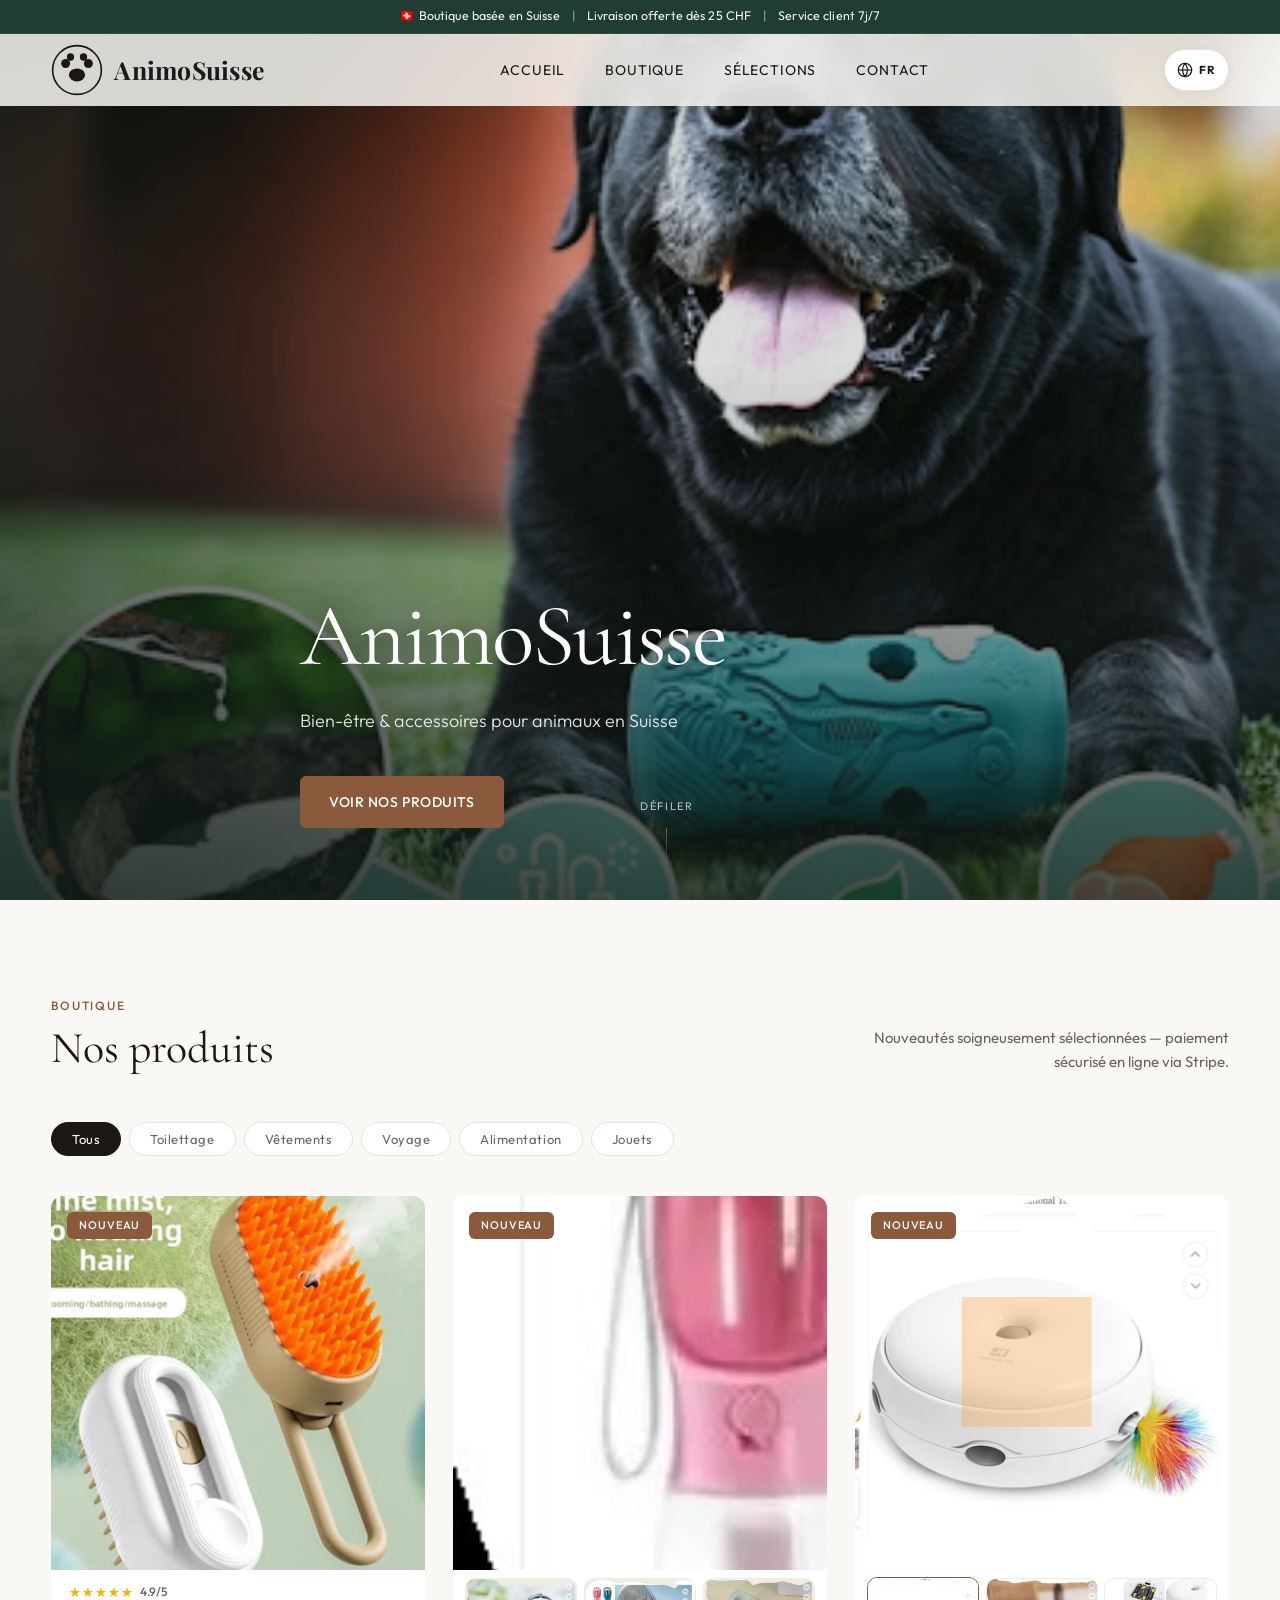
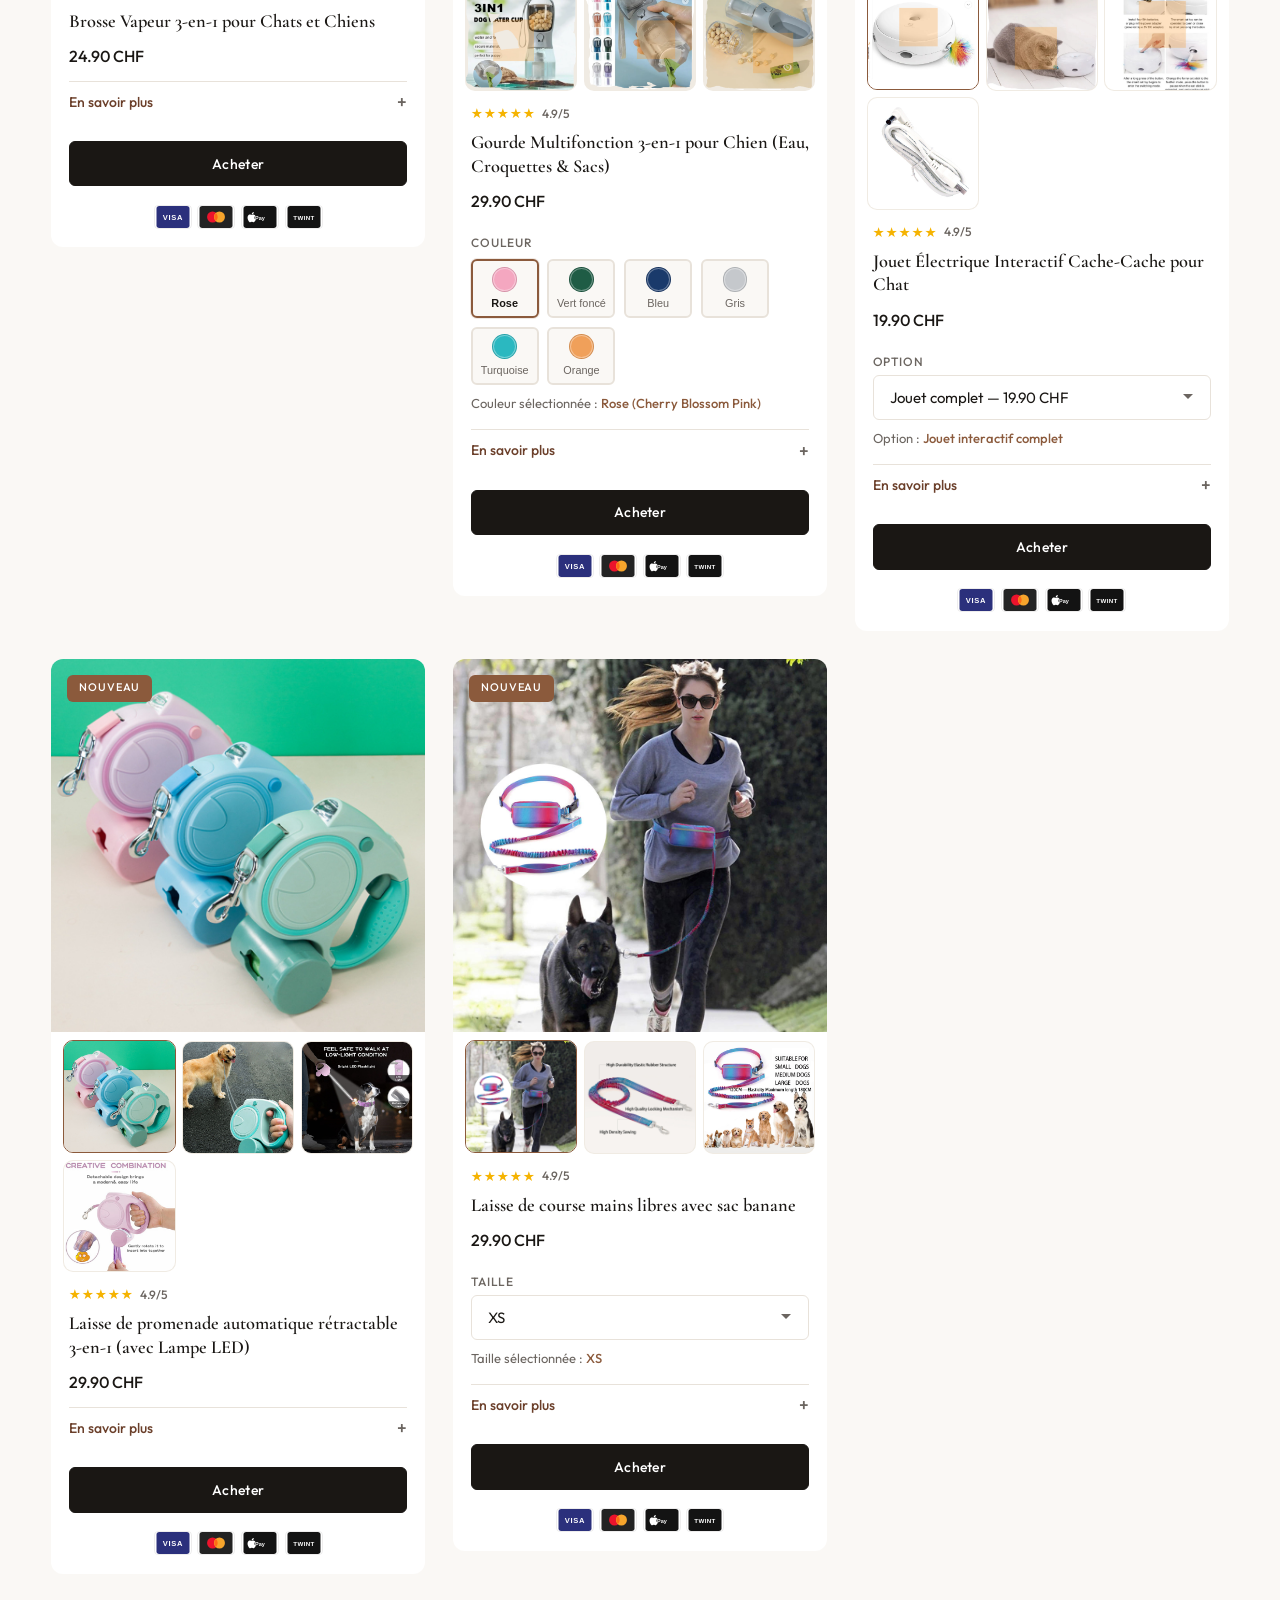
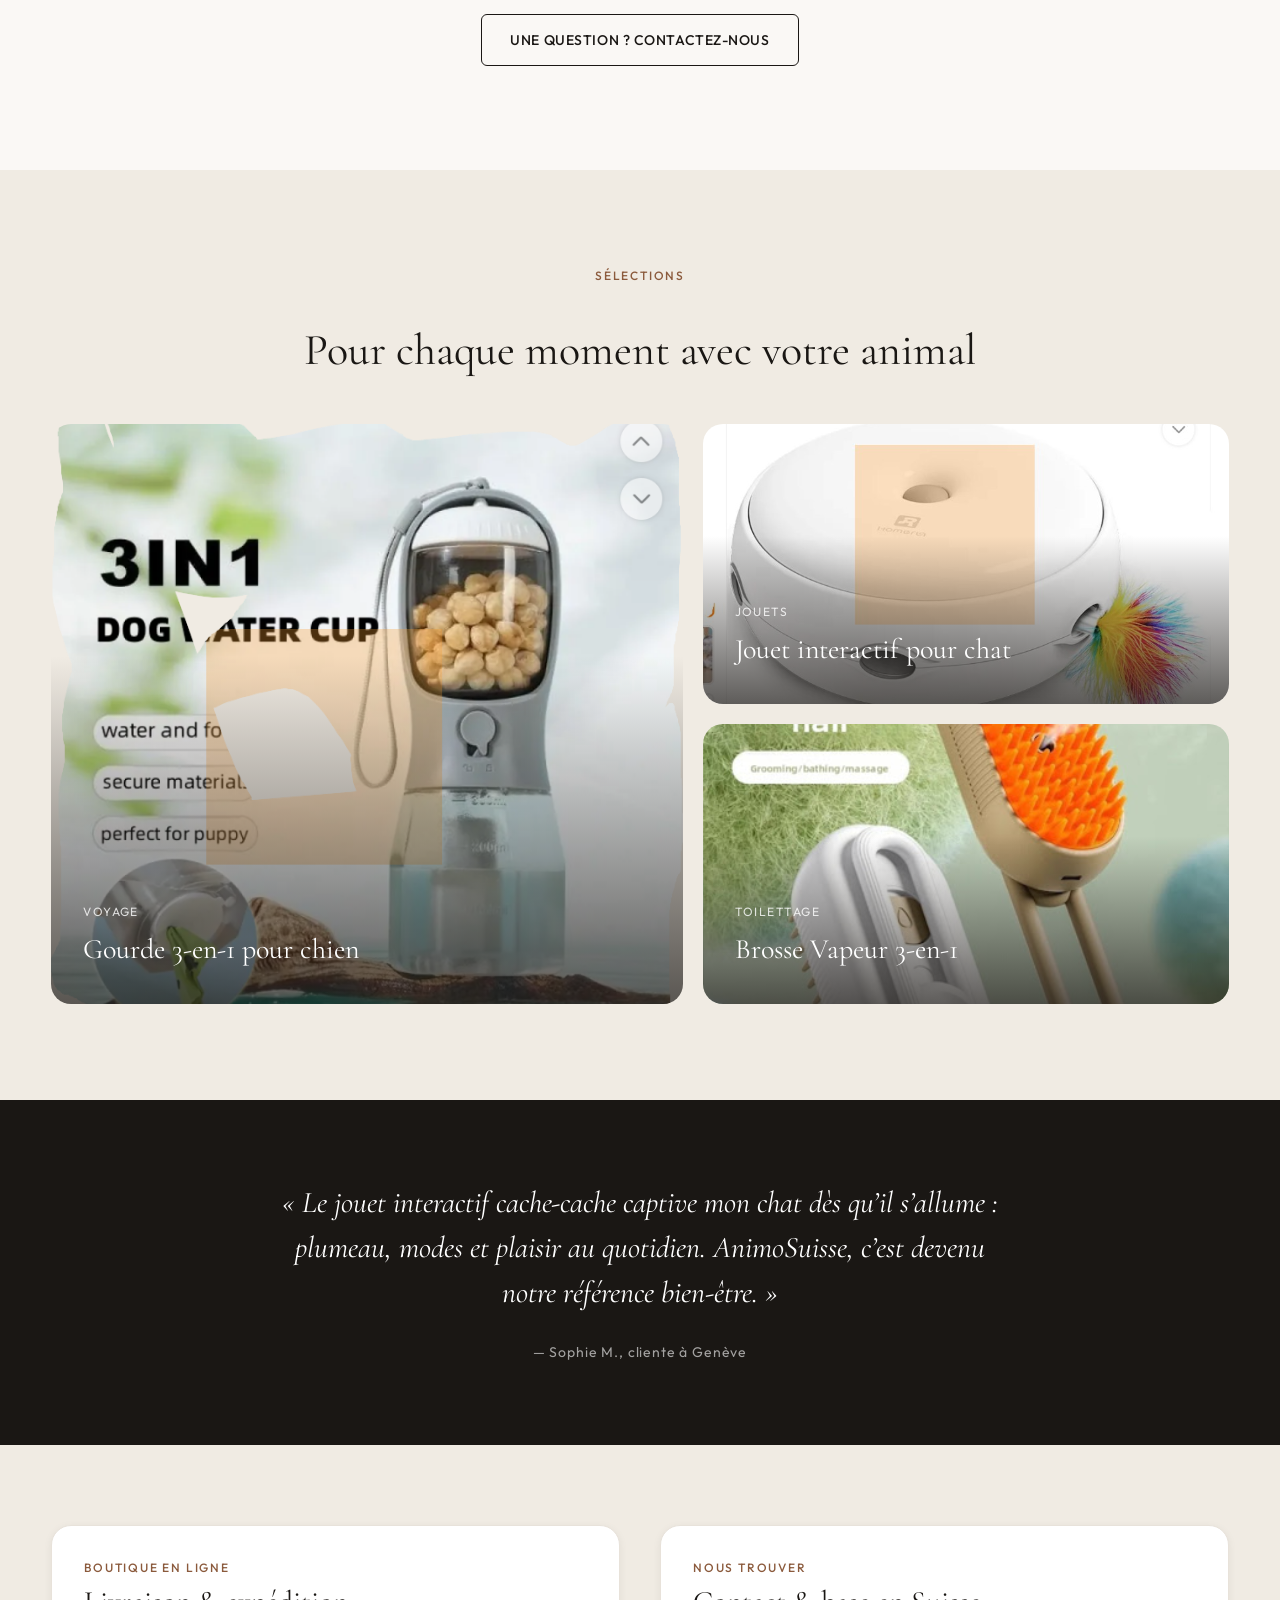
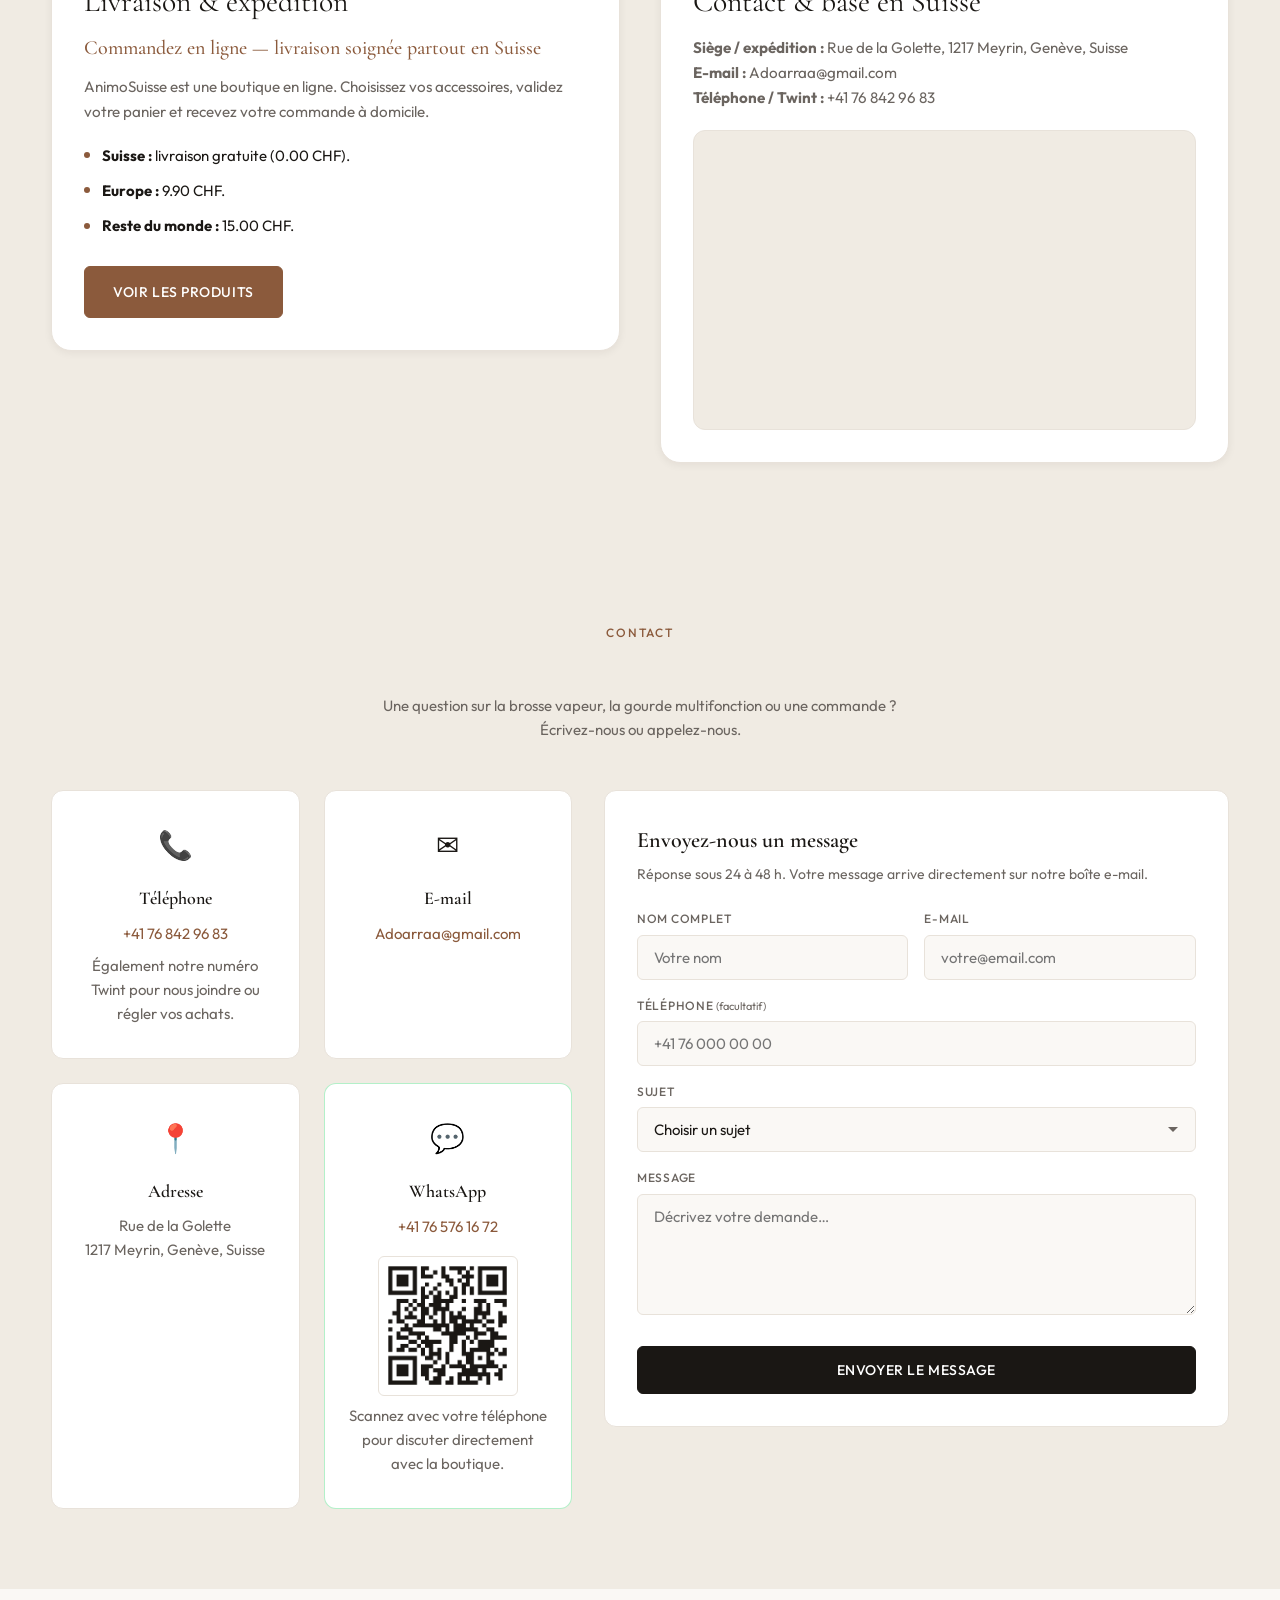
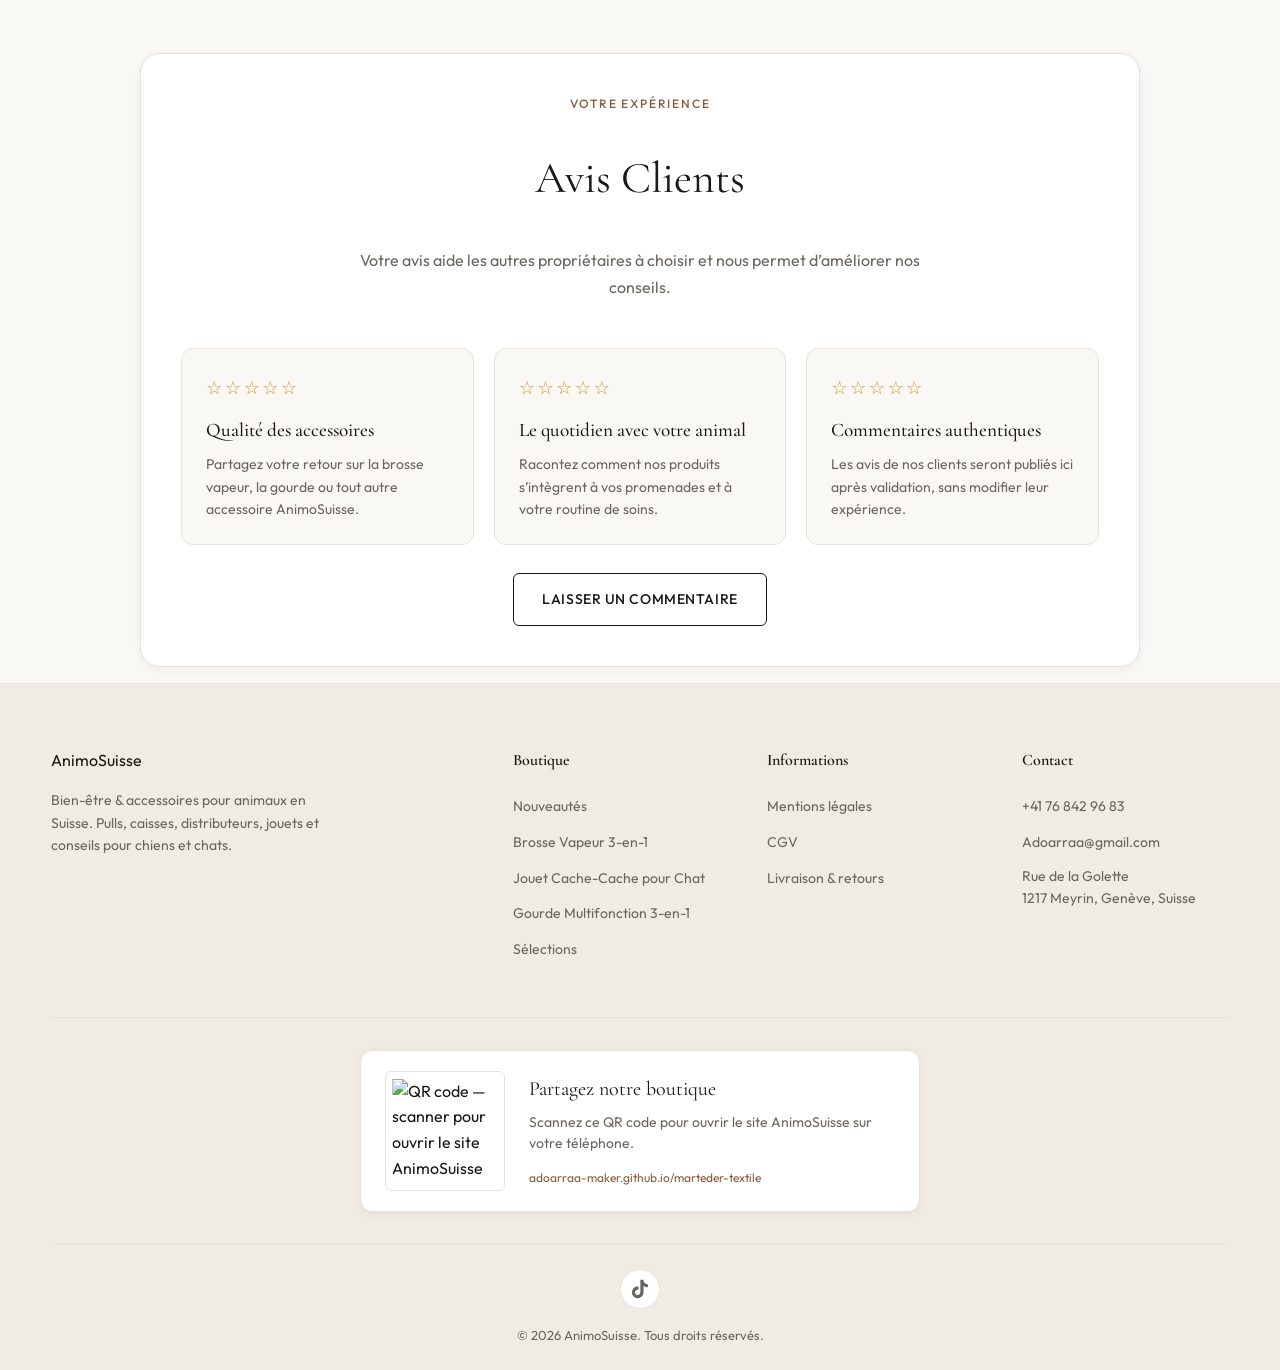
==== commit a2361634: "Remplacer le panier par un achat direct via Payment Links Stripe. Made-with: Cursor" ====
--- a/panier.html
+++ b/panier.html
@@ -3,310 +3,20 @@
 <head>
   <meta charset="UTF-8">
   <meta name="viewport" content="width=device-width, initial-scale=1.0">
-  <meta name="description" content="Votre panier AnimoSuisse — vérifiez vos articles et passez à la caisse en toute sécurité.">
-  <title>Panier — AnimoSuisse</title>
-  <link rel="preconnect" href="https://fonts.googleapis.com">
-  <link rel="preconnect" href="https://fonts.gstatic.com" crossorigin>
-  <link href="https://fonts.googleapis.com/css2?family=Cormorant+Garamond:ital,wght@0,400;0,600;1,400&family=Outfit:wght@300;400;500;600&family=Playfair+Display:wght@600;700&display=swap" rel="stylesheet">
-  <link rel="stylesheet" href="css/styles.css?v=20260801-i18n">
+  <meta name="robots" content="noindex">
+  <title>Redirection — AnimoSuisse</title>
+  <meta http-equiv="refresh" content="0; url=index.html#articles">
+  <link rel="canonical" href="index.html#articles">
+  <script>
+    // Ancien panier retiré : achat direct via Payment Links Stripe sur chaque produit.
+    try {
+      localStorage.removeItem('animosuisse-cart');
+      localStorage.removeItem('marteder-cart');
+    } catch (e) { /* ignore */ }
+    location.replace('index.html#articles');
+  </script>
 </head>
-<body class="page-panier">
-  <div class="site-announce" role="region" aria-label="Annonces boutique">
-    <p class="site-announce-text">
-      🇨🇭 Boutique basée en Suisse
-      <span class="site-announce-sep" aria-hidden="true">|</span>
-      Livraison offerte dès 25&nbsp;CHF
-      <span class="site-announce-sep" aria-hidden="true">|</span>
-      Service client 7j/7
-    </p>
-  </div>
-  <header class="header" id="header">
-    <nav class="nav container">
-      <a href="index.html" class="logo notranslate" aria-label="AnimoSuisse">
-        <svg class="logo-mark" xmlns="http://www.w3.org/2000/svg" viewBox="0 0 64 64" aria-hidden="true" focusable="false">
-          <circle cx="32" cy="32" r="30" fill="none" stroke="currentColor" stroke-width="2"/>
-          <ellipse cx="32" cy="38" rx="10" ry="8" fill="currentColor"/>
-          <circle cx="18" cy="24" r="5.5" fill="currentColor"/>
-          <circle cx="46" cy="24" r="5.5" fill="currentColor"/>
-          <circle cx="24" cy="16" r="4.5" fill="currentColor"/>
-          <circle cx="40" cy="16" r="4.5" fill="currentColor"/>
-        </svg>
-        <span class="logo-text">AnimoSuisse</span>
-      </a>
-      <button class="nav-toggle" id="navToggle" aria-label="Ouvrir le menu">
-        <span></span>
-        <span></span>
-        <span></span>
-      </button>
-      <ul class="nav-links" id="navLinks">
-        <li><a href="index.html#accueil">Accueil</a></li>
-        <li><a href="index.html#articles">Boutique</a></li>
-        <li><a href="index.html#collections">Sélections</a></li>
-        <li><a href="index.html#contact">Contact</a></li>
-      </ul>
-      <div class="nav-actions">
-        <div class="lang-switcher notranslate" data-lang-switcher>
-          <button
-            type="button"
-            class="lang-switcher-btn"
-            aria-expanded="false"
-            aria-haspopup="listbox"
-            aria-controls="langMenuPanier"
-            aria-label="Choisir la langue"
-          >
-            <svg class="lang-switcher-icon" width="18" height="18" viewBox="0 0 24 24" fill="none" stroke="currentColor" stroke-width="1.6" aria-hidden="true">
-              <circle cx="12" cy="12" r="9"/>
-              <path d="M3 12h18"/>
-              <path d="M12 3a14 14 0 0 1 0 18"/>
-              <path d="M12 3a14 14 0 0 0 0 18"/>
-            </svg>
-            <span class="lang-switcher-current" data-lang-label>FR</span>
-          </button>
-          <ul class="lang-switcher-menu" id="langMenuPanier" role="listbox" hidden>
-            <li role="none">
-              <button type="button" role="option" data-lang="fr" aria-selected="true">Français</button>
-            </li>
-            <li role="none">
-              <button type="button" role="option" data-lang="de" aria-selected="false">Deutsch</button>
-            </li>
-            <li role="none">
-              <button type="button" role="option" data-lang="it" aria-selected="false">Italiano</button>
-            </li>
-            <li role="none">
-              <button type="button" role="option" data-lang="en" aria-selected="false">English</button>
-            </li>
-          </ul>
-        </div>
-        <a href="panier.html" class="cart-btn cart-btn--menu has-items" aria-label="Panier" aria-current="page">
-          <svg width="20" height="20" viewBox="0 0 24 24" fill="none" stroke="currentColor" stroke-width="1.5" aria-hidden="true">
-            <path d="M6 6h15l-1.5 9h-12z"/><circle cx="9" cy="20" r="1"/><circle cx="18" cy="20" r="1"/><path d="M6 6L5 3H2"/>
-          </svg>
-          <span class="cart-label">Panier</span>
-          <span class="cart-count">0</span>
-        </a>
-      </div>
-    </nav>
-  </header>
-  <div id="google_translate_element" aria-hidden="true"></div>
-
-  <main class="cart-page">
-    <div class="container">
-      <header class="cart-page-header">
-        <p class="section-label">Boutique</p>
-        <h1 class="section-title">Votre panier</h1>
-        <p class="cart-page-lead">Vérifiez vos articles, ajustez les quantités, puis finalisez le paiement sécurisé via Stripe.</p>
-      </header>
-
-      <div class="cart-page-layout">
-        <div class="cart-page-main">
-          <section class="cart-page-items" aria-labelledby="cartPageItemsTitle">
-            <div class="cart-page-items-head">
-              <h2 id="cartPageItemsTitle">Articles</h2>
-              <a href="index.html#articles" class="cart-page-continue">Continuer vos achats</a>
-            </div>
-            <div id="cartPageList" class="cart-page-list">
-              <p class="cart-empty">Votre panier est vide.</p>
-            </div>
-          </section>
-
-          <section class="cart-engagements" aria-labelledby="cartEngagementsTitle">
-            <h2 id="cartEngagementsTitle">Nos engagements</h2>
-            <ul class="cart-engagements-list">
-              <li>
-                <span class="cart-engagement-icon" aria-hidden="true">
-                  <svg viewBox="0 0 24 24" fill="none" stroke="currentColor" stroke-width="1.6"><path d="M3 7h13v10H3z"/><path d="M16 10h3l2 3v4h-5V10z"/><circle cx="7" cy="18" r="1.5"/><circle cx="18" cy="18" r="1.5"/></svg>
-                </span>
-                <div>
-                  <strong>Livraison Suisse</strong>
-                  <p>Expédition soignée depuis Genève — livraison gratuite en Suisse.</p>
-                </div>
-              </li>
-              <li>
-                <span class="cart-engagement-icon" aria-hidden="true">
-                  <svg viewBox="0 0 24 24" fill="none" stroke="currentColor" stroke-width="1.6"><rect x="3" y="11" width="18" height="10" rx="2"/><path d="M7 11V8a5 5 0 0 1 10 0v3"/></svg>
-                </span>
-                <div>
-                  <strong>Paiement sécurisé</strong>
-                  <p>Carte bancaire, Apple Pay et PayPal via Stripe Checkout.</p>
-                </div>
-              </li>
-              <li>
-                <span class="cart-engagement-icon" aria-hidden="true">
-                  <svg viewBox="0 0 24 24" fill="none" stroke="currentColor" stroke-width="1.6"><path d="M12 3l8 4v6c0 5-3.5 8-8 9-4.5-1-8-4-8-9V7l8-4z"/></svg>
-                </span>
-                <div>
-                  <strong>Service client</strong>
-                  <p>Une question ? Écrivez-nous à Adoarraa@gmail.com.</p>
-                </div>
-              </li>
-            </ul>
-          </section>
-        </div>
-
-        <aside class="cart-page-summary" aria-labelledby="cartSummaryTitle">
-          <div class="cart-summary-card">
-            <h2 id="cartSummaryTitle">Somme totale</h2>
-
-            <label class="form-label" for="checkoutShipping">Livraison</label>
-            <select
-              class="form-input variant-select cart-shipping-select"
-              id="checkoutShipping"
-              name="shipping"
-              aria-label="Choisir l'adresse de livraison"
-            >
-              <option value="suisse" selected>Suisse — Gratuit (0.00 CHF)</option>
-              <option value="europe">Europe — 9.90 CHF</option>
-              <option value="monde">Reste du monde — 15.00 CHF</option>
-            </select>
-
-            <dl class="cart-summary-rows">
-              <div class="cart-summary-row">
-                <dt>Sous-total</dt>
-                <dd id="cartSubtotal">0 CHF</dd>
-              </div>
-              <div class="cart-summary-row">
-                <dt>Frais de port</dt>
-                <dd id="cartShipping">Gratuit</dd>
-              </div>
-              <div class="cart-summary-row cart-summary-row--total">
-                <dt>Total</dt>
-                <dd id="cartTotal">0 CHF</dd>
-              </div>
-            </dl>
-
-            <div class="cart-promo">
-              <label class="form-label" for="cartPromoCode">Code promo</label>
-              <div class="cart-promo-row">
-                <input
-                  class="form-input"
-                  type="text"
-                  id="cartPromoCode"
-                  name="promo"
-                  placeholder="Ex. ANIMO10"
-                  autocomplete="off"
-                >
-                <button type="button" class="btn btn-outline cart-promo-btn" id="cartPromoApply">
-                  Appliquer
-                </button>
-              </div>
-              <p class="cart-promo-feedback" id="cartPromoFeedback" hidden></p>
-            </div>
-
-            <button
-              type="button"
-              class="btn btn-cart cart-checkout-btn cart-page-checkout-btn"
-              id="cartCheckoutBtn"
-              disabled
-            >
-              Aller à la caisse
-            </button>
-            <p class="cart-checkout-note">Paiement sécurisé Stripe — vous serez redirigé vers la page de paiement.</p>
-
-            <div class="payment-methods payment-methods--compact" aria-label="Moyens de paiement acceptés">
-              <div class="payment-methods-icons">
-                <span class="payment-icon payment-icon--visa" title="Visa" aria-label="Visa">
-                  <svg viewBox="0 0 48 32" role="img" aria-hidden="true"><rect width="48" height="32" rx="4" fill="#1A1F71"/><text x="24" y="21" text-anchor="middle" fill="#fff" font-family="Arial,sans-serif" font-size="11" font-weight="700" letter-spacing="1">VISA</text></svg>
-                </span>
-                <span class="payment-icon payment-icon--mastercard" title="Mastercard" aria-label="Mastercard">
-                  <svg viewBox="0 0 48 32" role="img" aria-hidden="true"><rect width="48" height="32" rx="4" fill="#111"/><circle cx="19" cy="16" r="8" fill="#EB001B"/><circle cx="29" cy="16" r="8" fill="#F79E1B"/><path d="M24 10.2a8 8 0 0 1 0 11.6 8 8 0 0 1 0-11.6z" fill="#FF5F00"/></svg>
-                </span>
-                <span class="payment-icon payment-icon--applepay" title="Apple Pay" aria-label="Apple Pay">
-                  <svg viewBox="0 0 48 32" role="img" aria-hidden="true"><rect width="48" height="32" rx="4" fill="#000"/><text x="27" y="20" text-anchor="middle" fill="#fff" font-family="Arial,sans-serif" font-size="8" font-weight="600">Pay</text><path fill="#fff" d="M14.2 11.2c.5-.6.9-1.5.8-2.4-.8 0-1.8.5-2.3 1.2-.5.6-.9 1.5-.8 2.4.9.1 1.8-.4 2.3-1.2zm.8 1.1c-1.2-.1-2.3.7-2.9.7-.6 0-1.5-.7-2.5-.6-1.3 0-2.4.7-3.1 1.9-1.3 2.3-.3 5.7.9 7.5.6.9 1.3 1.9 2.3 1.8.9-.1 1.3-.6 2.4-.6s1.4.6 2.4.6c1 0 1.6-.9 2.3-1.8.7-.9 1-1.8 1-1.9-.1 0-1.9-.7-1.9-2.9 0-1.8 1.5-2.7 1.6-2.7-.9-1.3-2.2-1.4-2.5-1.4z"/></svg>
-                </span>
-                <span class="payment-icon payment-icon--paypal" title="PayPal" aria-label="PayPal">
-                  <svg viewBox="0 0 48 32" role="img" aria-hidden="true"><rect width="48" height="32" rx="4" fill="#003087"/><text x="24" y="20" text-anchor="middle" fill="#fff" font-family="Arial,sans-serif" font-size="9" font-weight="700">PayPal</text></svg>
-                </span>
-              </div>
-            </div>
-          </div>
-        </aside>
-      </div>
-
-      <section class="cart-recommended" aria-labelledby="cartRecommendedTitle">
-        <div class="section-header">
-          <div>
-            <span class="section-label">Suggestions</span>
-            <h2 class="section-title" id="cartRecommendedTitle">Produits recommandés</h2>
-          </div>
-          <p class="section-desc">Complétez votre commande avec nos accessoires les plus appréciés.</p>
-        </div>
-        <div class="cart-recommended-grid">
-          <a class="cart-reco-card" href="index.html#articles">
-            <img src="images/hero-brosse-vapeur.png" alt="Brosse Vapeur 3-en-1" loading="lazy" decoding="async">
-            <div class="cart-reco-info">
-              <p class="cart-reco-cat">Toilettage</p>
-              <h3>Brosse Vapeur 3-en-1</h3>
-              <p class="cart-reco-price">24.90 CHF</p>
-            </div>
-          </a>
-          <a class="cart-reco-card" href="index.html#articles">
-            <img src="images/gourde-chien-3en1.png" alt="Gourde Multifonction 3-en-1" loading="lazy" decoding="async">
-            <div class="cart-reco-info">
-              <p class="cart-reco-cat">Voyage</p>
-              <h3>Gourde 3-en-1 pour chien</h3>
-              <p class="cart-reco-price">29.90 CHF</p>
-            </div>
-          </a>
-          <a class="cart-reco-card" href="index.html#articles">
-            <img src="images/dog.jpg" alt="Laisse rétractable LED 3-en-1" loading="lazy" decoding="async">
-            <div class="cart-reco-info">
-              <p class="cart-reco-cat">Voyage</p>
-              <h3>Laisse rétractable LED</h3>
-              <p class="cart-reco-price">29.90 CHF</p>
-            </div>
-          </a>
-          <a class="cart-reco-card" href="index.html#articles">
-            <img src="images/course-mains-libres-1.jpg" alt="Laisse de course mains libres" loading="lazy" decoding="async">
-            <div class="cart-reco-info">
-              <p class="cart-reco-cat">Voyage</p>
-              <h3>Laisse mains libres</h3>
-              <p class="cart-reco-price">29.90 CHF</p>
-            </div>
-          </a>
-        </div>
-      </section>
-    </div>
-  </main>
-
-  <footer class="footer">
-    <div class="container footer-grid">
-      <div class="footer-brand">
-        <a href="index.html" class="logo">AnimoSuisse</a>
-        <p>Bien-être &amp; accessoires pour animaux en Suisse.</p>
-      </div>
-      <div class="footer-links">
-        <h4>Boutique</h4>
-        <ul>
-          <li><a href="index.html#articles">Nouveautés</a></li>
-          <li><a href="panier.html">Panier</a></li>
-        </ul>
-      </div>
-      <div class="footer-links">
-        <h4>Informations</h4>
-        <ul>
-          <li><a href="mentions-legales.html">Mentions légales</a></li>
-          <li><a href="mentions-legales.html#cgv">CGV</a></li>
-        </ul>
-      </div>
-      <div class="footer-links">
-        <h4>Contact</h4>
-        <ul class="footer-contact">
-          <li><a href="mailto:Adoarraa@gmail.com">Adoarraa@gmail.com</a></li>
-          <li class="footer-address">Rue de la Golette<br>1217 Meyrin, Genève, Suisse</li>
-        </ul>
-      </div>
-    </div>
-    <div class="footer-bottom container">
-      <p>&copy; <span id="year"></span> AnimoSuisse</p>
-    </div>
-  </footer>
-
-  <script>
-    document.getElementById('year').textContent = new Date().getFullYear();
-  </script>
-  <script src="js/stripe-config.js?v=20260801-panier-page"></script>
-  <script src="js/main.js?v=20260801-panier-page"></script>
-  <script src="js/i18n-translate.js?v=101"></script>
-  <script src="https://translate.google.com/translate_a/element.js?cb=googleTranslateElementInit"></script>
+<body>
+  <p>Le panier a été remplacé par un achat direct. <a href="index.html#articles">Voir la boutique</a>.</p>
 </body>
 </html>
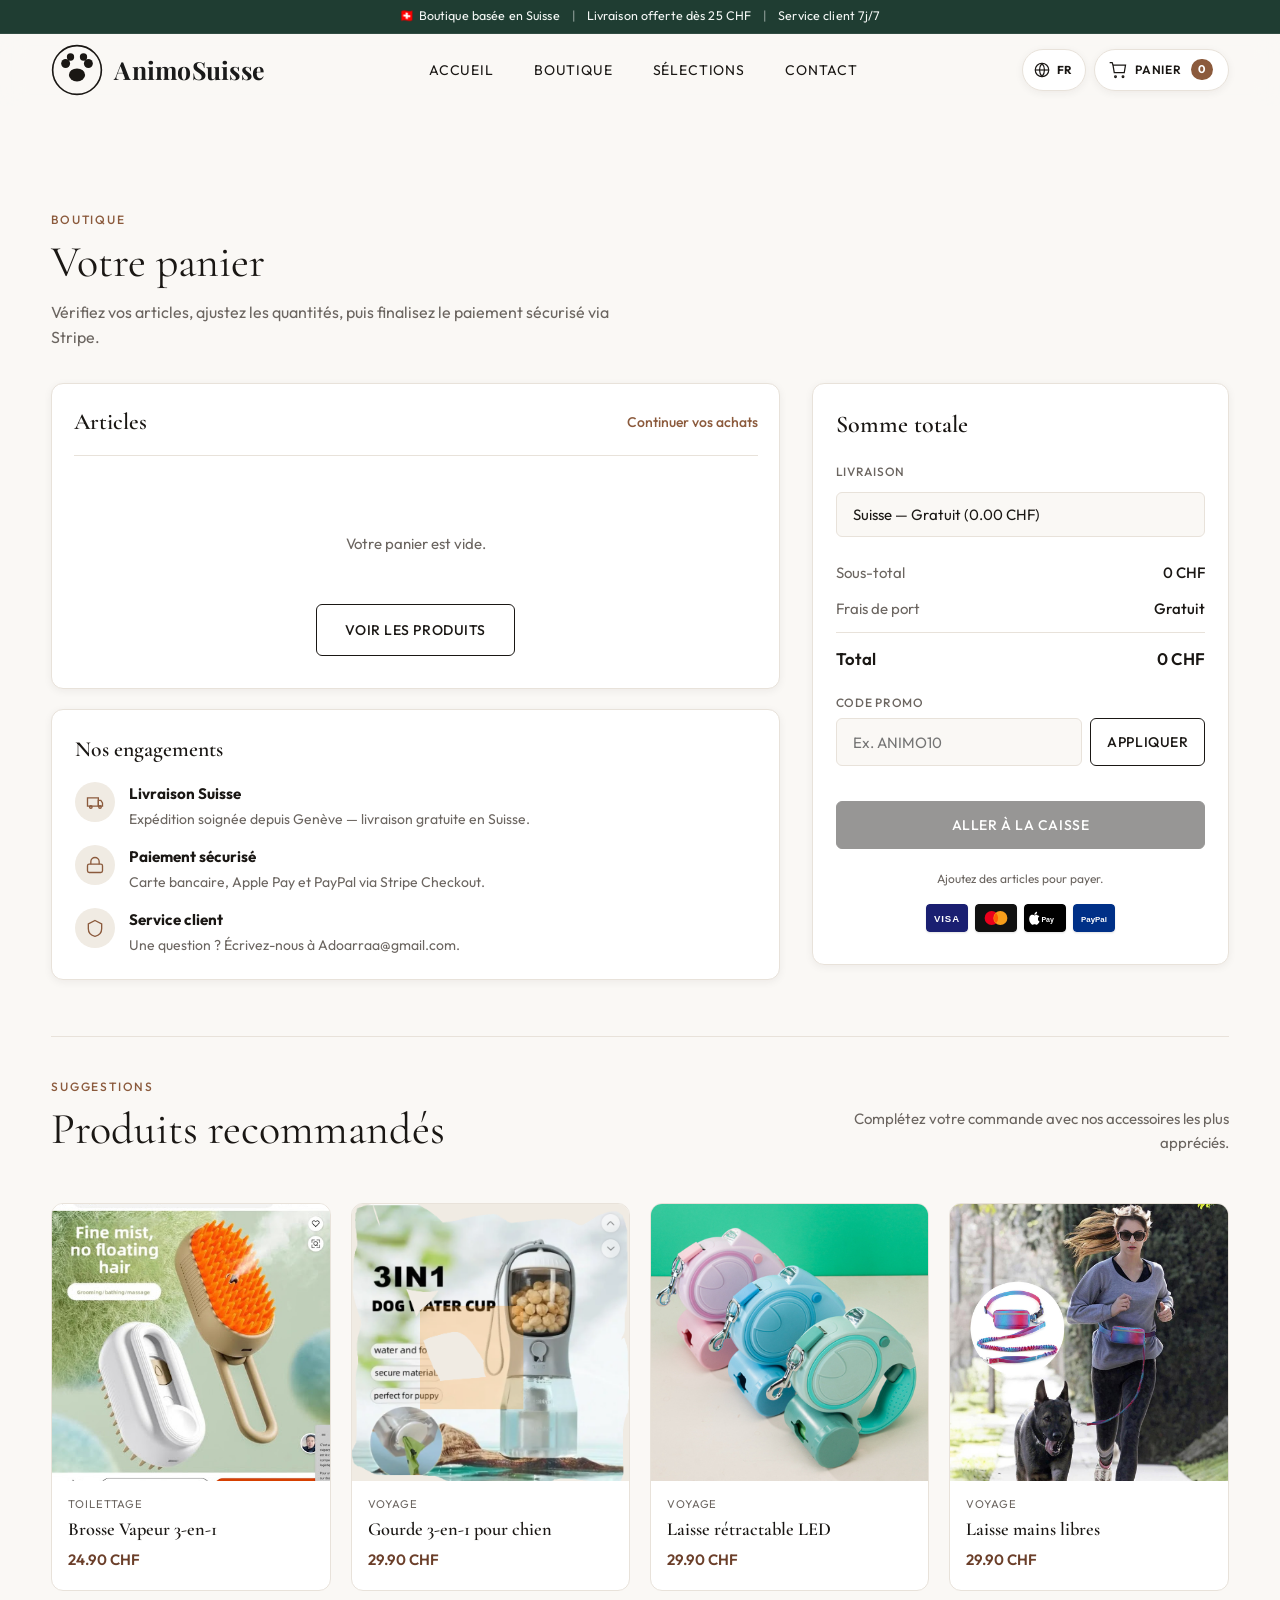
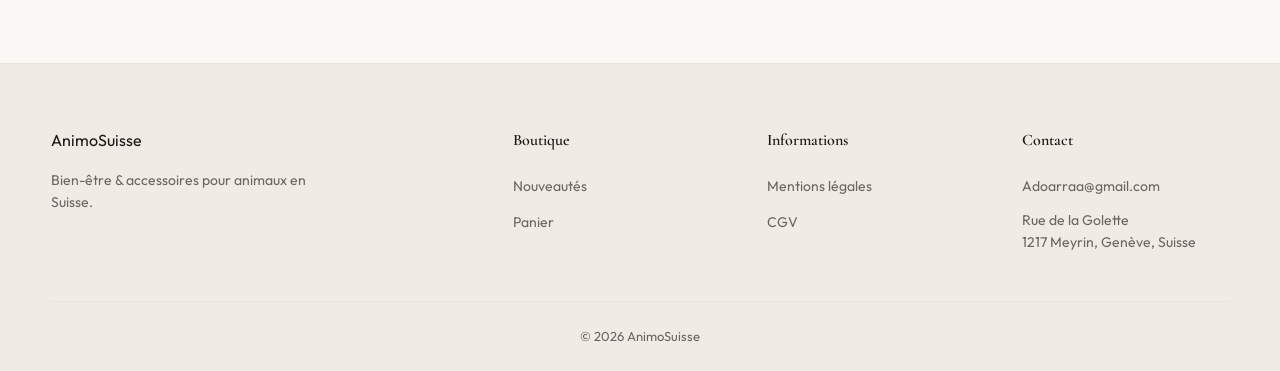
==== commit 730892c1: "Reactiver le panier multi-articles avec checkout Stripe Live uniquement. Made-with: Cursor" ====
--- a/panier.html
+++ b/panier.html
@@ -3,20 +3,310 @@
 <head>
   <meta charset="UTF-8">
   <meta name="viewport" content="width=device-width, initial-scale=1.0">
-  <meta name="robots" content="noindex">
-  <title>Redirection — AnimoSuisse</title>
-  <meta http-equiv="refresh" content="0; url=index.html#articles">
-  <link rel="canonical" href="index.html#articles">
+  <meta name="description" content="Votre panier AnimoSuisse — vérifiez vos articles et passez à la caisse en toute sécurité.">
+  <title>Panier — AnimoSuisse</title>
+  <link rel="preconnect" href="https://fonts.googleapis.com">
+  <link rel="preconnect" href="https://fonts.gstatic.com" crossorigin>
+  <link href="https://fonts.googleapis.com/css2?family=Cormorant+Garamond:ital,wght@0,400;0,600;1,400&family=Outfit:wght@300;400;500;600&family=Playfair+Display:wght@600;700&display=swap" rel="stylesheet">
+  <link rel="stylesheet" href="css/styles.css?v=20260801-i18n">
+</head>
+<body class="page-panier">
+  <div class="site-announce" role="region" aria-label="Annonces boutique">
+    <p class="site-announce-text">
+      🇨🇭 Boutique basée en Suisse
+      <span class="site-announce-sep" aria-hidden="true">|</span>
+      Livraison offerte dès 25&nbsp;CHF
+      <span class="site-announce-sep" aria-hidden="true">|</span>
+      Service client 7j/7
+    </p>
+  </div>
+  <header class="header" id="header">
+    <nav class="nav container">
+      <a href="index.html" class="logo notranslate" aria-label="AnimoSuisse">
+        <svg class="logo-mark" xmlns="http://www.w3.org/2000/svg" viewBox="0 0 64 64" aria-hidden="true" focusable="false">
+          <circle cx="32" cy="32" r="30" fill="none" stroke="currentColor" stroke-width="2"/>
+          <ellipse cx="32" cy="38" rx="10" ry="8" fill="currentColor"/>
+          <circle cx="18" cy="24" r="5.5" fill="currentColor"/>
+          <circle cx="46" cy="24" r="5.5" fill="currentColor"/>
+          <circle cx="24" cy="16" r="4.5" fill="currentColor"/>
+          <circle cx="40" cy="16" r="4.5" fill="currentColor"/>
+        </svg>
+        <span class="logo-text">AnimoSuisse</span>
+      </a>
+      <button class="nav-toggle" id="navToggle" aria-label="Ouvrir le menu">
+        <span></span>
+        <span></span>
+        <span></span>
+      </button>
+      <ul class="nav-links" id="navLinks">
+        <li><a href="index.html#accueil">Accueil</a></li>
+        <li><a href="index.html#articles">Boutique</a></li>
+        <li><a href="index.html#collections">Sélections</a></li>
+        <li><a href="index.html#contact">Contact</a></li>
+      </ul>
+      <div class="nav-actions">
+        <div class="lang-switcher notranslate" data-lang-switcher>
+          <button
+            type="button"
+            class="lang-switcher-btn"
+            aria-expanded="false"
+            aria-haspopup="listbox"
+            aria-controls="langMenuPanier"
+            aria-label="Choisir la langue"
+          >
+            <svg class="lang-switcher-icon" width="18" height="18" viewBox="0 0 24 24" fill="none" stroke="currentColor" stroke-width="1.6" aria-hidden="true">
+              <circle cx="12" cy="12" r="9"/>
+              <path d="M3 12h18"/>
+              <path d="M12 3a14 14 0 0 1 0 18"/>
+              <path d="M12 3a14 14 0 0 0 0 18"/>
+            </svg>
+            <span class="lang-switcher-current" data-lang-label>FR</span>
+          </button>
+          <ul class="lang-switcher-menu" id="langMenuPanier" role="listbox" hidden>
+            <li role="none">
+              <button type="button" role="option" data-lang="fr" aria-selected="true">Français</button>
+            </li>
+            <li role="none">
+              <button type="button" role="option" data-lang="de" aria-selected="false">Deutsch</button>
+            </li>
+            <li role="none">
+              <button type="button" role="option" data-lang="it" aria-selected="false">Italiano</button>
+            </li>
+            <li role="none">
+              <button type="button" role="option" data-lang="en" aria-selected="false">English</button>
+            </li>
+          </ul>
+        </div>
+        <a href="panier.html" class="cart-btn cart-btn--menu has-items" aria-label="Panier" aria-current="page">
+          <svg width="20" height="20" viewBox="0 0 24 24" fill="none" stroke="currentColor" stroke-width="1.5" aria-hidden="true">
+            <path d="M6 6h15l-1.5 9h-12z"/><circle cx="9" cy="20" r="1"/><circle cx="18" cy="20" r="1"/><path d="M6 6L5 3H2"/>
+          </svg>
+          <span class="cart-label">Panier</span>
+          <span class="cart-count">0</span>
+        </a>
+      </div>
+    </nav>
+  </header>
+  <div id="google_translate_element" aria-hidden="true"></div>
+
+  <main class="cart-page">
+    <div class="container">
+      <header class="cart-page-header">
+        <p class="section-label">Boutique</p>
+        <h1 class="section-title">Votre panier</h1>
+        <p class="cart-page-lead">Vérifiez vos articles, ajustez les quantités, puis finalisez le paiement sécurisé via Stripe.</p>
+      </header>
+
+      <div class="cart-page-layout">
+        <div class="cart-page-main">
+          <section class="cart-page-items" aria-labelledby="cartPageItemsTitle">
+            <div class="cart-page-items-head">
+              <h2 id="cartPageItemsTitle">Articles</h2>
+              <a href="index.html#articles" class="cart-page-continue">Continuer vos achats</a>
+            </div>
+            <div id="cartPageList" class="cart-page-list">
+              <p class="cart-empty">Votre panier est vide.</p>
+            </div>
+          </section>
+
+          <section class="cart-engagements" aria-labelledby="cartEngagementsTitle">
+            <h2 id="cartEngagementsTitle">Nos engagements</h2>
+            <ul class="cart-engagements-list">
+              <li>
+                <span class="cart-engagement-icon" aria-hidden="true">
+                  <svg viewBox="0 0 24 24" fill="none" stroke="currentColor" stroke-width="1.6"><path d="M3 7h13v10H3z"/><path d="M16 10h3l2 3v4h-5V10z"/><circle cx="7" cy="18" r="1.5"/><circle cx="18" cy="18" r="1.5"/></svg>
+                </span>
+                <div>
+                  <strong>Livraison Suisse</strong>
+                  <p>Expédition soignée depuis Genève — livraison gratuite en Suisse.</p>
+                </div>
+              </li>
+              <li>
+                <span class="cart-engagement-icon" aria-hidden="true">
+                  <svg viewBox="0 0 24 24" fill="none" stroke="currentColor" stroke-width="1.6"><rect x="3" y="11" width="18" height="10" rx="2"/><path d="M7 11V8a5 5 0 0 1 10 0v3"/></svg>
+                </span>
+                <div>
+                  <strong>Paiement sécurisé</strong>
+                  <p>Carte bancaire, Apple Pay et PayPal via Stripe Checkout.</p>
+                </div>
+              </li>
+              <li>
+                <span class="cart-engagement-icon" aria-hidden="true">
+                  <svg viewBox="0 0 24 24" fill="none" stroke="currentColor" stroke-width="1.6"><path d="M12 3l8 4v6c0 5-3.5 8-8 9-4.5-1-8-4-8-9V7l8-4z"/></svg>
+                </span>
+                <div>
+                  <strong>Service client</strong>
+                  <p>Une question ? Écrivez-nous à Adoarraa@gmail.com.</p>
+                </div>
+              </li>
+            </ul>
+          </section>
+        </div>
+
+        <aside class="cart-page-summary" aria-labelledby="cartSummaryTitle">
+          <div class="cart-summary-card">
+            <h2 id="cartSummaryTitle">Somme totale</h2>
+
+            <label class="form-label" for="checkoutShipping">Livraison</label>
+            <select
+              class="form-input variant-select cart-shipping-select"
+              id="checkoutShipping"
+              name="shipping"
+              aria-label="Choisir l'adresse de livraison"
+            >
+              <option value="suisse" selected>Suisse — Gratuit (0.00 CHF)</option>
+              <option value="europe">Europe — 9.90 CHF</option>
+              <option value="monde">Reste du monde — 15.00 CHF</option>
+            </select>
+
+            <dl class="cart-summary-rows">
+              <div class="cart-summary-row">
+                <dt>Sous-total</dt>
+                <dd id="cartSubtotal">0 CHF</dd>
+              </div>
+              <div class="cart-summary-row">
+                <dt>Frais de port</dt>
+                <dd id="cartShipping">Gratuit</dd>
+              </div>
+              <div class="cart-summary-row cart-summary-row--total">
+                <dt>Total</dt>
+                <dd id="cartTotal">0 CHF</dd>
+              </div>
+            </dl>
+
+            <div class="cart-promo">
+              <label class="form-label" for="cartPromoCode">Code promo</label>
+              <div class="cart-promo-row">
+                <input
+                  class="form-input"
+                  type="text"
+                  id="cartPromoCode"
+                  name="promo"
+                  placeholder="Ex. ANIMO10"
+                  autocomplete="off"
+                >
+                <button type="button" class="btn btn-outline cart-promo-btn" id="cartPromoApply">
+                  Appliquer
+                </button>
+              </div>
+              <p class="cart-promo-feedback" id="cartPromoFeedback" hidden></p>
+            </div>
+
+            <button
+              type="button"
+              class="btn btn-cart cart-checkout-btn cart-page-checkout-btn"
+              id="cartCheckoutBtn"
+              disabled
+            >
+              Aller à la caisse
+            </button>
+            <p class="cart-checkout-note">Paiement sécurisé Stripe — vous serez redirigé vers la page de paiement.</p>
+
+            <div class="payment-methods payment-methods--compact" aria-label="Moyens de paiement acceptés">
+              <div class="payment-methods-icons">
+                <span class="payment-icon payment-icon--visa" title="Visa" aria-label="Visa">
+                  <svg viewBox="0 0 48 32" role="img" aria-hidden="true"><rect width="48" height="32" rx="4" fill="#1A1F71"/><text x="24" y="21" text-anchor="middle" fill="#fff" font-family="Arial,sans-serif" font-size="11" font-weight="700" letter-spacing="1">VISA</text></svg>
+                </span>
+                <span class="payment-icon payment-icon--mastercard" title="Mastercard" aria-label="Mastercard">
+                  <svg viewBox="0 0 48 32" role="img" aria-hidden="true"><rect width="48" height="32" rx="4" fill="#111"/><circle cx="19" cy="16" r="8" fill="#EB001B"/><circle cx="29" cy="16" r="8" fill="#F79E1B"/><path d="M24 10.2a8 8 0 0 1 0 11.6 8 8 0 0 1 0-11.6z" fill="#FF5F00"/></svg>
+                </span>
+                <span class="payment-icon payment-icon--applepay" title="Apple Pay" aria-label="Apple Pay">
+                  <svg viewBox="0 0 48 32" role="img" aria-hidden="true"><rect width="48" height="32" rx="4" fill="#000"/><text x="27" y="20" text-anchor="middle" fill="#fff" font-family="Arial,sans-serif" font-size="8" font-weight="600">Pay</text><path fill="#fff" d="M14.2 11.2c.5-.6.9-1.5.8-2.4-.8 0-1.8.5-2.3 1.2-.5.6-.9 1.5-.8 2.4.9.1 1.8-.4 2.3-1.2zm.8 1.1c-1.2-.1-2.3.7-2.9.7-.6 0-1.5-.7-2.5-.6-1.3 0-2.4.7-3.1 1.9-1.3 2.3-.3 5.7.9 7.5.6.9 1.3 1.9 2.3 1.8.9-.1 1.3-.6 2.4-.6s1.4.6 2.4.6c1 0 1.6-.9 2.3-1.8.7-.9 1-1.8 1-1.9-.1 0-1.9-.7-1.9-2.9 0-1.8 1.5-2.7 1.6-2.7-.9-1.3-2.2-1.4-2.5-1.4z"/></svg>
+                </span>
+                <span class="payment-icon payment-icon--paypal" title="PayPal" aria-label="PayPal">
+                  <svg viewBox="0 0 48 32" role="img" aria-hidden="true"><rect width="48" height="32" rx="4" fill="#003087"/><text x="24" y="20" text-anchor="middle" fill="#fff" font-family="Arial,sans-serif" font-size="9" font-weight="700">PayPal</text></svg>
+                </span>
+              </div>
+            </div>
+          </div>
+        </aside>
+      </div>
+
+      <section class="cart-recommended" aria-labelledby="cartRecommendedTitle">
+        <div class="section-header">
+          <div>
+            <span class="section-label">Suggestions</span>
+            <h2 class="section-title" id="cartRecommendedTitle">Produits recommandés</h2>
+          </div>
+          <p class="section-desc">Complétez votre commande avec nos accessoires les plus appréciés.</p>
+        </div>
+        <div class="cart-recommended-grid">
+          <a class="cart-reco-card" href="index.html#articles">
+            <img src="images/hero-brosse-vapeur.png" alt="Brosse Vapeur 3-en-1" loading="lazy" decoding="async">
+            <div class="cart-reco-info">
+              <p class="cart-reco-cat">Toilettage</p>
+              <h3>Brosse Vapeur 3-en-1</h3>
+              <p class="cart-reco-price">24.90 CHF</p>
+            </div>
+          </a>
+          <a class="cart-reco-card" href="index.html#articles">
+            <img src="images/gourde-chien-3en1.png" alt="Gourde Multifonction 3-en-1" loading="lazy" decoding="async">
+            <div class="cart-reco-info">
+              <p class="cart-reco-cat">Voyage</p>
+              <h3>Gourde 3-en-1 pour chien</h3>
+              <p class="cart-reco-price">29.90 CHF</p>
+            </div>
+          </a>
+          <a class="cart-reco-card" href="index.html#articles">
+            <img src="images/dog.jpg" alt="Laisse rétractable LED 3-en-1" loading="lazy" decoding="async">
+            <div class="cart-reco-info">
+              <p class="cart-reco-cat">Voyage</p>
+              <h3>Laisse rétractable LED</h3>
+              <p class="cart-reco-price">29.90 CHF</p>
+            </div>
+          </a>
+          <a class="cart-reco-card" href="index.html#articles">
+            <img src="images/course-mains-libres-1.jpg" alt="Laisse de course mains libres" loading="lazy" decoding="async">
+            <div class="cart-reco-info">
+              <p class="cart-reco-cat">Voyage</p>
+              <h3>Laisse mains libres</h3>
+              <p class="cart-reco-price">29.90 CHF</p>
+            </div>
+          </a>
+        </div>
+      </section>
+    </div>
+  </main>
+
+  <footer class="footer">
+    <div class="container footer-grid">
+      <div class="footer-brand">
+        <a href="index.html" class="logo">AnimoSuisse</a>
+        <p>Bien-être &amp; accessoires pour animaux en Suisse.</p>
+      </div>
+      <div class="footer-links">
+        <h4>Boutique</h4>
+        <ul>
+          <li><a href="index.html#articles">Nouveautés</a></li>
+          <li><a href="panier.html">Panier</a></li>
+        </ul>
+      </div>
+      <div class="footer-links">
+        <h4>Informations</h4>
+        <ul>
+          <li><a href="mentions-legales.html">Mentions légales</a></li>
+          <li><a href="mentions-legales.html#cgv">CGV</a></li>
+        </ul>
+      </div>
+      <div class="footer-links">
+        <h4>Contact</h4>
+        <ul class="footer-contact">
+          <li><a href="mailto:Adoarraa@gmail.com">Adoarraa@gmail.com</a></li>
+          <li class="footer-address">Rue de la Golette<br>1217 Meyrin, Genève, Suisse</li>
+        </ul>
+      </div>
+    </div>
+    <div class="footer-bottom container">
+      <p>&copy; <span id="year"></span> AnimoSuisse</p>
+    </div>
+  </footer>
+
   <script>
-    // Ancien panier retiré : achat direct via Payment Links Stripe sur chaque produit.
-    try {
-      localStorage.removeItem('animosuisse-cart');
-      localStorage.removeItem('marteder-cart');
-    } catch (e) { /* ignore */ }
-    location.replace('index.html#articles');
+    document.getElementById('year').textContent = new Date().getFullYear();
   </script>
-</head>
-<body>
-  <p>Le panier a été remplacé par un achat direct. <a href="index.html#articles">Voir la boutique</a>.</p>
+  <script src="js/stripe-config.js?v=20260803-cart-live"></script>
+  <script src="js/main.js?v=20260803-cart-live"></script>
+  <script src="js/i18n-translate.js?v=101"></script>
+  <script src="https://translate.google.com/translate_a/element.js?cb=googleTranslateElementInit"></script>
 </body>
 </html>
--- a/css/styles.css
+++ b/css/styles.css
@@ -0,0 +1,4679 @@
+/* ============================================
+   Marteder Textile — Styles
+   ============================================ */
+
+:root {
+  --color-bg: #faf8f5;
+  --color-bg-alt: #f0ebe3;
+  --color-surface: #ffffff;
+  --color-text: #1a1714;
+  --color-text-muted: #6b6560;
+  --color-accent: #8b5a3c;
+  --color-accent-light: #c4956a;
+  --color-accent-dark: #6b3f2a;
+  --color-border: #e8e2da;
+  --color-success: #4a7c59;
+
+  --font-display: 'Cormorant Garamond', Georgia, serif;
+  --font-body: 'Outfit', system-ui, sans-serif;
+
+  --radius-sm: 6px;
+  --radius-md: 12px;
+  --radius-lg: 20px;
+
+  --shadow-sm: 0 2px 8px rgba(26, 23, 20, 0.06);
+  --shadow-md: 0 8px 30px rgba(26, 23, 20, 0.1);
+  --shadow-lg: 0 20px 60px rgba(26, 23, 20, 0.12);
+
+  --transition: 0.3s cubic-bezier(0.4, 0, 0.2, 1);
+  --announce-height: 34px;
+  --nav-height: 72px;
+  --header-height: calc(var(--announce-height) + var(--nav-height));
+}
+
+*, *::before, *::after {
+  box-sizing: border-box;
+  margin: 0;
+  padding: 0;
+}
+
+html {
+  scroll-behavior: smooth;
+}
+
+body {
+  font-family: var(--font-body);
+  font-weight: 400;
+  color: var(--color-text);
+  background: var(--color-bg);
+  line-height: 1.6;
+  -webkit-font-smoothing: antialiased;
+}
+
+img {
+  max-width: 100%;
+  display: block;
+}
+
+a {
+  color: inherit;
+  text-decoration: none;
+}
+
+ul {
+  list-style: none;
+}
+
+.container {
+  width: min(1200px, 92vw);
+  margin-inline: auto;
+}
+
+/* ---- Buttons ---- */
+.btn {
+  display: inline-flex;
+  align-items: center;
+  justify-content: center;
+  gap: 0.5rem;
+  padding: 0.875rem 1.75rem;
+  font-family: var(--font-body);
+  font-size: 0.875rem;
+  font-weight: 500;
+  letter-spacing: 0.04em;
+  text-transform: uppercase;
+  border-radius: var(--radius-sm);
+  border: 1.5px solid transparent;
+  cursor: pointer;
+  transition: var(--transition);
+}
+
+.btn-primary {
+  background: var(--color-accent);
+  color: #fff;
+  border-color: var(--color-accent);
+}
+
+.btn-primary:hover {
+  background: var(--color-accent-dark);
+  border-color: var(--color-accent-dark);
+  transform: translateY(-2px);
+  box-shadow: var(--shadow-md);
+}
+
+.btn-cart {
+  background: var(--color-text);
+  color: #fff;
+  border-color: var(--color-text);
+}
+
+.btn-cart:hover {
+  background: #2d2a27;
+  border-color: #2d2a27;
+  transform: translateY(-2px);
+  box-shadow: var(--shadow-md);
+}
+
+.btn-stock-out,
+.btn-stock-out:hover,
+.btn-stock-out:focus,
+.btn-stock-out:disabled {
+  background: #d0ccc7;
+  border-color: #d0ccc7;
+  color: #6f6a65;
+  cursor: not-allowed;
+  opacity: 1;
+  transform: none;
+  box-shadow: none;
+  pointer-events: none;
+}
+
+.product-badge.sold-out {
+  background: #6f6a65;
+  color: #fff;
+}
+
+.product-card.is-out-of-stock .product-image {
+  filter: grayscale(0.35);
+  opacity: 0.85;
+}
+
+.btn-outline {
+  background: transparent;
+  color: var(--color-text);
+  border-color: var(--color-text);
+}
+
+.btn-outline:hover {
+  background: var(--color-text);
+  color: #fff;
+  transform: translateY(-2px);
+}
+
+/* ---- Bandeau d'annonce ---- */
+.site-announce {
+  position: fixed;
+  top: 0;
+  left: 0;
+  right: 0;
+  z-index: 110;
+  height: var(--announce-height);
+  display: flex;
+  align-items: center;
+  justify-content: center;
+  padding: 0 0.75rem;
+  background: #1f3d32;
+  color: #f4f7f5;
+  border-bottom: 1px solid rgba(255, 255, 255, 0.08);
+}
+
+.site-announce-text {
+  margin: 0;
+  font-family: var(--font-body);
+  font-size: 0.78rem;
+  font-weight: 400;
+  letter-spacing: 0.01em;
+  line-height: 1.2;
+  text-align: center;
+  white-space: nowrap;
+  overflow: hidden;
+  text-overflow: ellipsis;
+  max-width: 100%;
+}
+
+.site-announce-sep {
+  margin: 0 0.55rem;
+  opacity: 0.55;
+}
+
+@media (max-width: 720px) {
+  .site-announce-text {
+    font-size: 0.68rem;
+  }
+
+  .site-announce-sep {
+    margin: 0 0.3rem;
+  }
+}
+
+/* ---- Header ---- */
+.header {
+  position: fixed;
+  top: var(--announce-height);
+  left: 0;
+  right: 0;
+  z-index: 100;
+  height: var(--nav-height);
+  background: rgba(250, 248, 245, 0.85);
+  backdrop-filter: blur(12px);
+  border-bottom: 1px solid transparent;
+  transition: var(--transition);
+}
+
+.header.scrolled {
+  border-bottom-color: var(--color-border);
+  box-shadow: var(--shadow-sm);
+}
+
+.nav {
+  display: flex;
+  align-items: center;
+  justify-content: space-between;
+  height: 100%;
+}
+
+.logo {
+  display: inline-flex;
+  align-items: center;
+  gap: 0.7rem;
+  flex-shrink: 0;
+  text-decoration: none;
+}
+
+.logo-mark {
+  display: block;
+  height: 52px;
+  width: 52px;
+  flex-shrink: 0;
+}
+
+.logo-text {
+  font-family: 'Playfair Display', 'Cormorant Garamond', Georgia, serif;
+  font-size: clamp(1.15rem, 2.4vw, 1.55rem);
+  font-weight: 700;
+  letter-spacing: 0.01em;
+  line-height: 1.1;
+  color: #1a1a1a;
+  white-space: nowrap;
+}
+
+.nav-links {
+  display: flex;
+  gap: 2.5rem;
+}
+
+.nav-links a {
+  font-size: 0.875rem;
+  font-weight: 400;
+  letter-spacing: 0.06em;
+  text-transform: uppercase;
+  position: relative;
+}
+
+.nav-links a::after {
+  content: '';
+  position: absolute;
+  bottom: -4px;
+  left: 0;
+  width: 0;
+  height: 1px;
+  background: var(--color-accent);
+  transition: width var(--transition);
+}
+
+.nav-links a:hover::after {
+  width: 100%;
+}
+
+.nav-actions {
+  display: flex;
+  align-items: center;
+  gap: 0.5rem;
+  flex-shrink: 0;
+}
+
+/* ---- Sélecteur de langue ---- */
+.lang-switcher {
+  position: relative;
+  z-index: 120;
+}
+
+.lang-switcher-btn {
+  display: inline-flex;
+  align-items: center;
+  gap: 0.35rem;
+  height: 42px;
+  padding: 0 0.75rem 0 0.65rem;
+  border: 1px solid var(--color-border);
+  border-radius: 999px;
+  background: var(--color-surface);
+  color: var(--color-text);
+  cursor: pointer;
+  box-shadow: var(--shadow-sm);
+  transition: var(--transition);
+  font-family: var(--font-body);
+}
+
+.lang-switcher-btn:hover,
+.lang-switcher.is-open .lang-switcher-btn {
+  border-color: var(--color-accent);
+  color: var(--color-accent-dark);
+}
+
+.lang-switcher-icon {
+  flex-shrink: 0;
+}
+
+.lang-switcher-current {
+  font-size: 0.72rem;
+  font-weight: 700;
+  letter-spacing: 0.06em;
+}
+
+.lang-switcher-menu {
+  position: absolute;
+  top: calc(100% + 0.4rem);
+  right: 0;
+  min-width: 10.5rem;
+  margin: 0;
+  padding: 0.35rem;
+  list-style: none;
+  background: var(--color-surface);
+  border: 1px solid var(--color-border);
+  border-radius: var(--radius-md);
+  box-shadow: var(--shadow-md);
+}
+
+.lang-switcher-menu button {
+  display: block;
+  width: 100%;
+  padding: 0.55rem 0.7rem;
+  border: none;
+  border-radius: var(--radius-sm);
+  background: transparent;
+  color: var(--color-text);
+  font-family: var(--font-body);
+  font-size: 0.875rem;
+  text-align: left;
+  cursor: pointer;
+  transition: background 0.2s ease;
+}
+
+.lang-switcher-menu button:hover {
+  background: var(--color-bg-alt);
+}
+
+.lang-switcher-menu button.is-active {
+  background: rgba(139, 90, 60, 0.1);
+  color: var(--color-accent-dark);
+  font-weight: 600;
+}
+
+/* Masquer le widget Google Translate natif + barre du haut */
+#google_translate_element,
+.goog-te-banner-frame,
+.goog-te-balloon-frame,
+.goog-tooltip,
+.goog-tooltip:hover,
+#goog-gt-tt,
+.goog-text-highlight {
+  display: none !important;
+}
+
+.goog-te-gadget {
+  font-size: 0 !important;
+  height: 0 !important;
+  overflow: hidden !important;
+}
+
+body {
+  top: 0 !important;
+}
+
+body > .skiptranslate {
+  display: none !important;
+}
+
+.icon-btn {
+  display: flex;
+  align-items: center;
+  justify-content: center;
+  width: 40px;
+  height: 40px;
+  background: none;
+  border: none;
+  border-radius: 50%;
+  cursor: pointer;
+  color: var(--color-text);
+  transition: var(--transition);
+  position: relative;
+}
+
+.icon-btn:hover {
+  background: var(--color-bg-alt);
+}
+
+.cart-btn--menu {
+  display: inline-flex;
+  align-items: center;
+  gap: 0.45rem;
+  position: relative;
+  height: 42px;
+  padding: 0 0.95rem 0 0.8rem;
+  border: 1px solid var(--color-border);
+  border-radius: 999px;
+  background: var(--color-surface);
+  color: var(--color-text);
+  cursor: pointer;
+  box-shadow: var(--shadow-sm);
+  transition: var(--transition);
+}
+
+.cart-btn--menu:hover,
+.cart-btn--menu.has-items {
+  border-color: var(--color-accent);
+  color: var(--color-accent-dark);
+  background: #fff;
+}
+
+.cart-label {
+  font-size: 0.75rem;
+  font-weight: 600;
+  letter-spacing: 0.06em;
+  text-transform: uppercase;
+}
+
+.cart-btn--menu .cart-count {
+  position: static;
+  min-width: 1.35rem;
+  height: 1.35rem;
+  margin-left: 0.15rem;
+  padding: 0 0.35rem;
+  background: var(--color-accent);
+  color: #fff;
+  font-size: 0.7rem;
+  font-weight: 700;
+  border-radius: 999px;
+  display: inline-flex;
+  align-items: center;
+  justify-content: center;
+}
+
+.cart-count {
+  position: absolute;
+  top: 4px;
+  right: 4px;
+  min-width: 16px;
+  height: 16px;
+  padding: 0 4px;
+  background: var(--color-accent);
+  color: #fff;
+  font-size: 0.625rem;
+  font-weight: 600;
+  border-radius: 999px;
+  display: flex;
+  align-items: center;
+  justify-content: center;
+}
+
+.cart-btn.has-items {
+  color: var(--color-accent-dark);
+}
+
+.nav-toggle {
+  display: none;
+  flex-direction: column;
+  gap: 5px;
+  background: none;
+  border: none;
+  cursor: pointer;
+  padding: 4px;
+}
+
+.nav-toggle span {
+  display: block;
+  width: 22px;
+  height: 1.5px;
+  background: var(--color-text);
+  transition: var(--transition);
+}
+
+/* ---- Hero ---- */
+.hero {
+  position: relative;
+  min-height: 100vh;
+  display: flex;
+  align-items: flex-end;
+  padding-top: var(--header-height);
+  overflow: hidden;
+}
+
+.hero--welcome {
+  min-height: min(100vh, 920px);
+  align-items: flex-end;
+}
+
+.hero-cover-slideshow {
+  position: absolute;
+  inset: 0;
+  overflow: hidden;
+}
+
+.hero-cover-slide {
+  position: absolute;
+  inset: 0;
+  width: 100%;
+  height: 100%;
+  object-fit: cover;
+  object-position: center center;
+  opacity: 0;
+  transform: scale(1.02);
+  transition: opacity 1.4s ease, transform 8s ease;
+  animation: none;
+}
+
+.hero-cover-slide.is-active {
+  opacity: 1;
+  transform: scale(1.06);
+  z-index: 0;
+}
+
+.hero-bg-video {
+  display: block;
+  pointer-events: none;
+  background: #111;
+}
+
+.hero--cover-duo .hero-overlay {
+  z-index: 1;
+}
+
+.hero-bg {
+  position: absolute;
+  inset: 0;
+  overflow: hidden;
+  background:
+    radial-gradient(ellipse at 70% 30%, #7eb8a8 0%, transparent 55%),
+    linear-gradient(160deg, #d7ebe4 0%, #b8d4c8 45%, #6a9b8c 100%);
+}
+
+.hero-bg-picture,
+.hero-bg-image {
+  position: absolute;
+  inset: 0;
+  width: 100%;
+  height: 100%;
+}
+
+.hero-bg-image {
+  object-fit: cover;
+  object-position: center 42%;
+  transform: scale(1.22);
+}
+
+.hero--welcome .hero-bg-image:not(.hero-cover-slide) {
+  object-fit: cover;
+  object-position: center 40%;
+  transform: scale(1.28);
+  animation: heroWelcome 18s ease-in-out infinite alternate;
+}
+
+@keyframes heroWelcome {
+  from { transform: scale(1.28); }
+  to { transform: scale(1.34); }
+}
+
+.hero-overlay {
+  position: absolute;
+  inset: 0;
+  z-index: 1;
+  background:
+    linear-gradient(180deg, rgba(18, 28, 24, 0.18) 0%, rgba(18, 28, 24, 0.15) 40%, rgba(18, 28, 24, 0.78) 100%),
+    linear-gradient(90deg, rgba(18, 28, 24, 0.45) 0%, transparent 55%);
+}
+
+.hero-content {
+  position: relative;
+  z-index: 2;
+  max-width: 680px;
+  padding-block: 3.5rem 4.5rem;
+  color: #fff;
+}
+
+.products--after-hero {
+  padding-top: 3.5rem;
+}
+
+.hero-badge {
+  display: inline-block;
+  padding: 0.4rem 1rem;
+  background: rgba(255, 255, 255, 0.12);
+  border: 1px solid rgba(255, 255, 255, 0.28);
+  border-radius: 100px;
+  font-size: 0.75rem;
+  font-weight: 500;
+  letter-spacing: 0.1em;
+  text-transform: uppercase;
+  color: rgba(255, 255, 255, 0.95);
+  margin-bottom: 1.5rem;
+  animation: fadeUp 0.8s ease both;
+}
+
+.hero-title {
+  font-family: var(--font-display);
+  font-size: clamp(3rem, 7vw, 5.5rem);
+  font-weight: 400;
+  line-height: 1.05;
+  letter-spacing: -0.02em;
+  margin-bottom: 1.5rem;
+  animation: fadeUp 0.8s 0.1s ease both;
+  text-shadow: 0 2px 24px rgba(0, 0, 0, 0.35);
+}
+
+.hero-title em {
+  font-style: italic;
+  color: var(--color-accent-light);
+}
+
+.hero-text {
+  font-size: 1.125rem;
+  font-weight: 300;
+  color: rgba(255, 255, 255, 0.88);
+  max-width: 480px;
+  margin-bottom: 2.5rem;
+  animation: fadeUp 0.8s 0.2s ease both;
+  text-shadow: 0 1px 12px rgba(0, 0, 0, 0.3);
+}
+
+.hero-actions {
+  display: flex;
+  flex-wrap: wrap;
+  gap: 1rem;
+  animation: fadeUp 0.8s 0.3s ease both;
+}
+
+.hero-actions .btn-outline {
+  color: #fff;
+  border-color: rgba(255, 255, 255, 0.85);
+}
+
+.hero-actions .btn-outline:hover {
+  background: #fff;
+  color: var(--color-text);
+  border-color: #fff;
+}
+
+.hero-scroll {
+  position: absolute;
+  bottom: 2rem;
+  left: 50%;
+  transform: translateX(-50%);
+  z-index: 2;
+  display: flex;
+  flex-direction: column;
+  align-items: center;
+  gap: 0.75rem;
+  font-size: 0.6875rem;
+  letter-spacing: 0.15em;
+  text-transform: uppercase;
+  color: rgba(255, 255, 255, 0.7);
+  animation: fadeUp 0.8s 0.5s ease both;
+}
+
+.scroll-line {
+  width: 1px;
+  height: 40px;
+  background: linear-gradient(to bottom, var(--color-accent), transparent);
+  animation: scrollPulse 2s ease infinite;
+}
+
+@keyframes fadeUp {
+  from { opacity: 0; transform: translateY(24px); }
+  to { opacity: 1; transform: translateY(0); }
+}
+
+@keyframes scrollPulse {
+  0%, 100% { opacity: 0.4; transform: scaleY(0.6); }
+  50% { opacity: 1; transform: scaleY(1); }
+}
+
+/* ---- Features ---- */
+.features {
+  padding: 3rem 0;
+  background: var(--color-surface);
+  border-block: 1px solid var(--color-border);
+}
+
+.features-grid {
+  display: grid;
+  grid-template-columns: repeat(4, 1fr);
+  gap: 2rem;
+}
+
+.feature {
+  text-align: center;
+  padding: 1rem;
+}
+
+.feature-icon {
+  font-size: 1.25rem;
+  color: var(--color-accent);
+  margin-bottom: 0.75rem;
+}
+
+.feature h3 {
+  font-family: var(--font-display);
+  font-size: 1.125rem;
+  font-weight: 600;
+  margin-bottom: 0.375rem;
+}
+
+.feature p {
+  font-size: 0.8125rem;
+  color: var(--color-text-muted);
+  line-height: 1.5;
+}
+
+/* ---- Section headers ---- */
+.section-header {
+  display: flex;
+  justify-content: space-between;
+  align-items: flex-end;
+  gap: 2rem;
+  margin-bottom: 3rem;
+}
+
+.section-header.centered {
+  flex-direction: column;
+  align-items: center;
+  text-align: center;
+}
+
+.section-label {
+  display: block;
+  font-size: 0.75rem;
+  font-weight: 500;
+  letter-spacing: 0.15em;
+  text-transform: uppercase;
+  color: var(--color-accent);
+  margin-bottom: 0.5rem;
+}
+
+.section-title {
+  font-family: var(--font-display);
+  font-size: clamp(2rem, 4vw, 2.75rem);
+  font-weight: 400;
+  line-height: 1.15;
+}
+
+.section-desc {
+  max-width: 380px;
+  font-size: 0.9375rem;
+  color: var(--color-text-muted);
+  text-align: right;
+}
+
+.section-header.centered .section-desc {
+  text-align: center;
+}
+
+/* ---- Products ---- */
+.products {
+  padding: 6rem 0;
+}
+
+.filter-bar {
+  display: flex;
+  flex-wrap: wrap;
+  gap: 0.5rem;
+  margin-bottom: 2.5rem;
+}
+
+.filter-btn {
+  padding: 0.5rem 1.25rem;
+  font-family: var(--font-body);
+  font-size: 0.8125rem;
+  font-weight: 400;
+  letter-spacing: 0.04em;
+  background: var(--color-surface);
+  border: 1px solid var(--color-border);
+  border-radius: 100px;
+  cursor: pointer;
+  transition: var(--transition);
+  color: var(--color-text-muted);
+}
+
+.filter-btn:hover,
+.filter-btn.active {
+  background: var(--color-text);
+  border-color: var(--color-text);
+  color: #fff;
+}
+
+.products-grid {
+  display: grid;
+  grid-template-columns: repeat(auto-fill, minmax(280px, 1fr));
+  gap: 1.75rem;
+}
+
+.product-card {
+  background: var(--color-surface);
+  border-radius: var(--radius-md);
+  overflow: hidden;
+  transition: var(--transition);
+  opacity: 1;
+  transform: translateY(0);
+}
+
+.product-card.hidden {
+  display: none;
+}
+
+.product-card:hover {
+  box-shadow: var(--shadow-lg);
+  transform: translateY(-6px);
+}
+
+.product-image-wrap {
+  position: relative;
+  aspect-ratio: 1 / 1;
+  overflow: hidden;
+  background: var(--color-bg-alt);
+}
+
+.product-image {
+  width: 100%;
+  height: 100%;
+  object-fit: cover;
+  object-position: center;
+  transition: transform 0.6s ease;
+}
+
+/* Recadrage brosse vapeur : masque barres/icônes téléphone haut & bas */
+.product-image--brosse-crop {
+  object-fit: cover;
+  object-position: center 42%;
+  transform: scale(1.28);
+  transform-origin: center center;
+}
+
+.product-card:hover .product-image--brosse-crop {
+  transform: scale(1.34);
+}
+
+.product-card:hover .product-image {
+  transform: scale(1.06);
+}
+
+.product-thumbs {
+  display: grid;
+  grid-template-columns: repeat(3, 1fr);
+  gap: 0.4rem;
+  padding: 0.55rem 0.75rem 0;
+}
+
+.product-thumb {
+  appearance: none;
+  border: 1.5px solid transparent;
+  border-radius: 10px;
+  padding: 0;
+  overflow: hidden;
+  cursor: pointer;
+  background: var(--color-bg-alt);
+  aspect-ratio: 1 / 1;
+  transition: border-color 0.2s ease, transform 0.2s ease;
+}
+
+.product-thumb img {
+  display: block;
+  width: 100%;
+  height: 100%;
+  object-fit: cover;
+}
+
+.product-thumb:hover,
+.product-thumb.active {
+  border-color: var(--color-accent);
+  transform: translateY(-1px);
+}
+
+.product-card--gallery:hover .product-image {
+  transform: none;
+}
+
+/* ---- Galerie Création exclusive Marteder ---- */
+.marteder-gallery {
+  display: flex;
+  flex-direction: column;
+  gap: 0.75rem;
+  background: var(--color-bg-alt);
+}
+
+.marteder-gallery-main {
+  position: relative;
+  aspect-ratio: 3 / 4;
+  overflow: hidden;
+  background: #1a1714;
+}
+
+.marteder-gallery-zoom {
+  display: block;
+  width: 100%;
+  height: 100%;
+  padding: 0;
+  border: 0;
+  background: none;
+  cursor: zoom-in;
+  position: relative;
+}
+
+.marteder-gallery-image {
+  width: 100%;
+  height: 100%;
+  object-fit: cover;
+  display: block;
+}
+
+.marteder-zoom-hint {
+  position: absolute;
+  left: 50%;
+  bottom: 3.25rem;
+  transform: translateX(-50%);
+  padding: 0.35rem 0.75rem;
+  background: rgba(26, 23, 20, 0.72);
+  color: #fff;
+  font-size: 0.6875rem;
+  letter-spacing: 0.04em;
+  border-radius: 999px;
+  opacity: 0;
+  transition: opacity var(--transition);
+  pointer-events: none;
+  white-space: nowrap;
+}
+
+.marteder-gallery-zoom:hover .marteder-zoom-hint,
+.marteder-gallery-zoom:focus-visible .marteder-zoom-hint {
+  opacity: 1;
+}
+
+.marteder-gallery-nav {
+  position: absolute;
+  top: 50%;
+  transform: translateY(-50%);
+  z-index: 2;
+  width: 2.25rem;
+  height: 2.25rem;
+  border: 0;
+  border-radius: 50%;
+  background: rgba(255, 255, 255, 0.92);
+  color: var(--color-text);
+  font-size: 1.5rem;
+  line-height: 1;
+  cursor: pointer;
+  box-shadow: var(--shadow-sm);
+  transition: var(--transition);
+}
+
+.marteder-gallery-nav:hover {
+  background: var(--color-accent);
+  color: #fff;
+}
+
+.marteder-gallery-prev { left: 0.65rem; }
+.marteder-gallery-next { right: 0.65rem; }
+
+.marteder-gallery-label {
+  position: absolute;
+  left: 0.75rem;
+  right: 0.75rem;
+  bottom: 0.75rem;
+  z-index: 2;
+  margin: 0;
+  padding: 0.45rem 0.7rem;
+  background: rgba(255, 255, 255, 0.92);
+  color: var(--color-text);
+  font-size: 0.8125rem;
+  font-weight: 500;
+  text-align: center;
+  border-radius: var(--radius-sm);
+}
+
+.marteder-gallery-main .product-badge {
+  z-index: 2;
+}
+
+.marteder-gallery-thumbs {
+  display: grid;
+  grid-template-columns: repeat(3, 1fr);
+  gap: 0.4rem;
+  padding: 0 0.65rem 0.65rem;
+}
+
+.marteder-thumb {
+  aspect-ratio: 1;
+  padding: 0;
+  border: 2px solid transparent;
+  border-radius: var(--radius-sm);
+  overflow: hidden;
+  cursor: pointer;
+  background: var(--color-surface);
+  transition: var(--transition);
+}
+
+.marteder-thumb img {
+  width: 100%;
+  height: 100%;
+  object-fit: cover;
+  display: block;
+}
+
+.marteder-thumb:hover,
+.marteder-thumb.active {
+  border-color: var(--color-accent);
+}
+
+.marteder-lightbox {
+  position: fixed;
+  inset: 0;
+  z-index: 1000;
+  display: flex;
+  align-items: center;
+  justify-content: center;
+  padding: 1.5rem;
+}
+
+.marteder-lightbox[hidden] {
+  display: none;
+}
+
+.marteder-lightbox-backdrop {
+  position: absolute;
+  inset: 0;
+  background: rgba(26, 23, 20, 0.88);
+}
+
+.marteder-lightbox-dialog {
+  position: relative;
+  z-index: 1;
+  max-width: min(920px, 100%);
+  max-height: 90vh;
+  display: flex;
+  flex-direction: column;
+  align-items: center;
+  gap: 0.75rem;
+}
+
+.marteder-lightbox-image {
+  max-width: 100%;
+  max-height: calc(90vh - 3rem);
+  object-fit: contain;
+  border-radius: var(--radius-md);
+  background: #000;
+  box-shadow: var(--shadow-lg);
+}
+
+.marteder-lightbox-caption {
+  color: #fff;
+  font-family: var(--font-display);
+  font-size: 1.25rem;
+  text-align: center;
+}
+
+.marteder-lightbox-close {
+  position: absolute;
+  top: -0.25rem;
+  right: -0.25rem;
+  width: 2.5rem;
+  height: 2.5rem;
+  border: 0;
+  border-radius: 50%;
+  background: #fff;
+  color: var(--color-text);
+  font-size: 1.5rem;
+  cursor: pointer;
+  z-index: 2;
+}
+
+.marteder-lightbox-nav {
+  position: absolute;
+  top: 50%;
+  transform: translateY(-50%);
+  width: 2.75rem;
+  height: 2.75rem;
+  border: 0;
+  border-radius: 50%;
+  background: rgba(255, 255, 255, 0.95);
+  color: var(--color-text);
+  font-size: 1.75rem;
+  cursor: pointer;
+  z-index: 2;
+}
+
+.marteder-lightbox-prev { left: -0.5rem; }
+.marteder-lightbox-next { right: -0.5rem; }
+
+@media (max-width: 768px) {
+  .marteder-lightbox-prev { left: 0.25rem; }
+  .marteder-lightbox-next { right: 0.25rem; }
+  .marteder-lightbox-close { top: 0.5rem; right: 0.5rem; }
+}
+
+.product-badge {
+  position: absolute;
+  top: 1rem;
+  left: 1rem;
+  padding: 0.3rem 0.75rem;
+  background: var(--color-surface);
+  font-size: 0.6875rem;
+  font-weight: 500;
+  letter-spacing: 0.08em;
+  text-transform: uppercase;
+  border-radius: var(--radius-sm);
+}
+
+.product-badge.new {
+  background: var(--color-accent);
+  color: #fff;
+}
+
+.product-badge.sale {
+  background: #c0392b;
+  color: #fff;
+}
+
+.product-actions {
+  position: absolute;
+  bottom: 1rem;
+  left: 1rem;
+  right: 1rem;
+  display: flex;
+  gap: 0.5rem;
+  opacity: 0;
+  transform: translateY(10px);
+  transition: var(--transition);
+}
+
+.product-card:hover .product-actions {
+  opacity: 1;
+  transform: translateY(0);
+}
+
+.product-action-btn {
+  flex: 1;
+  padding: 0.75rem;
+  background: var(--color-surface);
+  border: none;
+  border-radius: var(--radius-sm);
+  font-family: var(--font-body);
+  font-size: 0.75rem;
+  font-weight: 500;
+  letter-spacing: 0.06em;
+  text-transform: uppercase;
+  cursor: pointer;
+  transition: var(--transition);
+}
+
+.product-action-btn:hover {
+  background: var(--color-text);
+  color: #fff;
+}
+
+.product-action-btn.add-cart {
+  background: var(--color-accent);
+  color: #fff;
+}
+
+.product-action-btn.add-cart:hover {
+  background: var(--color-accent-dark);
+}
+
+.product-info {
+  padding: 1.25rem;
+  display: flex;
+  flex-direction: column;
+  gap: 0.375rem;
+}
+
+.product-card--compact .product-info {
+  gap: 0.65rem;
+  padding: 1rem 1.1rem 1.15rem;
+}
+
+.product-rating {
+  display: flex;
+  align-items: center;
+  gap: 0.4rem;
+  margin: 0;
+  line-height: 1;
+}
+
+.product-rating-stars {
+  color: #f5b301;
+  font-size: 0.85rem;
+  letter-spacing: 0.06em;
+}
+
+.product-rating-score {
+  font-size: 0.75rem;
+  font-weight: 500;
+  color: var(--color-text-muted);
+}
+
+.product-card--compact .product-name {
+  font-size: 1.15rem;
+  line-height: 1.3;
+  margin: 0;
+}
+
+.product-card--compact .product-price {
+  margin: 0;
+}
+
+.product-card--compact .product-order-actions {
+  margin-top: 0.35rem;
+}
+
+.product-pay-badges {
+  margin-top: 0.55rem;
+  display: flex;
+  flex-wrap: wrap;
+  align-items: center;
+  justify-content: center;
+  gap: 0.35rem;
+}
+
+.product-pay-badges .payment-icon {
+  width: 38px;
+  height: 24px;
+  opacity: 0.92;
+}
+
+.product-pay-badges .payment-icon svg {
+  box-shadow: none;
+  border: 1px solid rgba(26, 23, 20, 0.08);
+}
+
+.product-card--compact .product-cart-btn {
+  width: 100%;
+}
+
+.product-card--compact .fabric-variants {
+  margin: 0;
+}
+
+.product-card--compact .variant-selected {
+  font-size: 0.8125rem;
+}
+
+.product-card--compact .product-more {
+  margin: 0.05rem 0 0;
+  border-top: 1px solid var(--color-border);
+  padding-top: 0.55rem;
+}
+
+.product-more-toggle {
+  list-style: none;
+  cursor: pointer;
+  font-family: var(--font-body);
+  font-size: 0.875rem;
+  font-weight: 500;
+  color: var(--color-accent-dark, var(--color-accent));
+  display: flex;
+  align-items: center;
+  justify-content: space-between;
+  gap: 0.5rem;
+  user-select: none;
+}
+
+.product-more-toggle::-webkit-details-marker {
+  display: none;
+}
+
+.product-more-toggle::after {
+  content: '+';
+  font-size: 1.1rem;
+  line-height: 1;
+  color: var(--color-text-muted);
+}
+
+.product-more[open] .product-more-toggle::after {
+  content: '−';
+}
+
+.product-more-body {
+  padding: 0.65rem 0 0.15rem;
+}
+
+.product-more-body .product-description {
+  margin-bottom: 0.65rem;
+}
+
+.product-more-body .product-features {
+  margin: 0;
+  padding: 0;
+  list-style: none;
+  display: flex;
+  flex-direction: column;
+  gap: 0.4rem;
+}
+
+.product-more-body .product-features li {
+  position: relative;
+  padding-left: 1rem;
+  font-size: 0.8125rem;
+  color: var(--color-text-muted);
+  line-height: 1.45;
+}
+
+.product-more-body .product-features li::before {
+  content: '';
+  position: absolute;
+  left: 0;
+  top: 0.5em;
+  width: 5px;
+  height: 5px;
+  border-radius: 50%;
+  background: var(--color-accent);
+}
+
+#productsGrid {
+  align-items: start;
+}
+
+#productsGrid > :not(.product-card) {
+  display: none !important;
+}
+
+.product-description {
+  font-size: 0.875rem;
+  color: var(--color-text-muted);
+  line-height: 1.55;
+  margin-bottom: 0.25rem;
+}
+
+.product-card--care .product-image-wrap {
+  aspect-ratio: 1 / 1;
+}
+
+.product-card--care .product-image {
+  object-position: center;
+}
+
+.product-detail-block {
+  margin-top: 0.75rem;
+  padding-top: 0.75rem;
+  border-top: 1px solid var(--color-border);
+}
+
+.product-detail-title {
+  font-family: var(--font-display);
+  font-size: 1rem;
+  font-weight: 600;
+  color: var(--color-text);
+  margin-bottom: 0.5rem;
+}
+
+.product-usage p {
+  font-size: 0.8125rem;
+  color: var(--color-text-muted);
+  line-height: 1.55;
+}
+
+.product-usage p + p {
+  margin-top: 0.5rem;
+}
+
+.product-features {
+  list-style: none;
+  margin: 0.5rem 0 0.75rem;
+  padding: 0;
+}
+
+.product-features li {
+  position: relative;
+  padding-left: 1rem;
+  font-size: 0.8125rem;
+  color: var(--color-text-muted);
+  line-height: 1.5;
+}
+
+.product-features li + li {
+  margin-top: 0.375rem;
+}
+
+.product-features li::before {
+  content: '•';
+  position: absolute;
+  left: 0;
+  color: var(--color-accent);
+  font-weight: 600;
+}
+
+.product-lot-note {
+  font-size: 0.8125rem;
+  font-weight: 500;
+  color: var(--color-accent);
+  letter-spacing: 0.02em;
+}
+
+.product-cart-btn {
+  width: 100%;
+  margin-top: 0.75rem;
+}
+
+.product-card--fabric .product-info {
+  padding-bottom: 1.5rem;
+}
+
+.product-card--gallery .product-info {
+  gap: 0.2rem;
+  padding-bottom: 1rem;
+}
+
+.product-card--gallery .product-category {
+  margin-bottom: 0.15rem;
+}
+
+.product-card--gallery .product-name {
+  margin-bottom: 0.15rem;
+}
+
+.product-card--gallery .product-description {
+  margin-bottom: 0;
+  line-height: 1.35;
+}
+
+.product-card--gallery .fabric-variants {
+  margin-top: 0.35rem;
+}
+
+.product-card--gallery .fabric-variants .variant-selected {
+  margin-top: 0.3rem;
+  margin-bottom: 0;
+}
+
+.product-card--gallery .product-order-actions {
+  margin-top: 0.4rem;
+  gap: 0.4rem;
+}
+
+.product-card--gallery .product-cart-btn {
+  margin-top: 0;
+}
+
+.color-swatch-list {
+  display: flex;
+  flex-wrap: wrap;
+  gap: 0.55rem;
+  margin: 0.45rem 0 0.5rem;
+}
+
+.color-swatch {
+  display: inline-flex;
+  flex-direction: column;
+  align-items: center;
+  gap: 0.3rem;
+  min-width: 4.25rem;
+  padding: 0.35rem 0.4rem 0.4rem;
+  border: 2px solid var(--color-border);
+  border-radius: var(--radius-sm);
+  background: var(--color-bg);
+  cursor: pointer;
+  transition: var(--transition);
+}
+
+.color-swatch:hover,
+.color-swatch.active {
+  border-color: var(--color-accent);
+  box-shadow: 0 0 0 1px rgba(139, 90, 60, 0.14);
+}
+
+.color-swatch-dot {
+  width: 1.55rem;
+  height: 1.55rem;
+  border-radius: 50%;
+  background: var(--swatch, #ccc);
+  border: 1px solid rgba(0, 0, 0, 0.12);
+  box-shadow: inset 0 0 0 1px rgba(255, 255, 255, 0.35);
+}
+
+.color-swatch-name {
+  font-size: 0.68rem;
+  line-height: 1.2;
+  color: var(--color-text-muted);
+  text-align: center;
+}
+
+.color-swatch.active .color-swatch-name {
+  color: var(--color-text);
+  font-weight: 600;
+}
+
+.product-color-variants {
+  margin-bottom: 0;
+}
+
+.product-option-variants {
+  margin: 0;
+}
+
+.product-option-variants .variant-select {
+  width: 100%;
+}
+
+.fabric-swatch-list {
+  display: flex;
+  flex-wrap: wrap;
+  gap: 0.5rem;
+  margin: 0.5rem 0 0.625rem;
+}
+
+.fabric-swatch {
+  display: flex;
+  flex-direction: column;
+  align-items: center;
+  gap: 0.25rem;
+  width: 64px;
+  padding: 3px;
+  border: 2px solid var(--color-border);
+  border-radius: var(--radius-sm);
+  background: var(--color-bg);
+  cursor: pointer;
+  transition: var(--transition);
+  opacity: 0.85;
+}
+
+.fabric-swatch:hover,
+.fabric-swatch.active {
+  border-color: var(--color-accent);
+  opacity: 1;
+  box-shadow: 0 0 0 1px rgba(139, 90, 60, 0.12);
+}
+
+.fabric-swatch img {
+  display: block;
+  width: 100%;
+  aspect-ratio: 1;
+  object-fit: cover;
+  border-radius: 2px;
+}
+
+.fabric-swatch-name {
+  font-size: 0.625rem;
+  font-weight: 500;
+  letter-spacing: 0.02em;
+  text-align: center;
+  line-height: 1.2;
+  color: var(--color-text-muted);
+  max-width: 100%;
+}
+
+.fabric-swatch.active .fabric-swatch-name {
+  color: var(--color-accent);
+}
+
+.fabric-variants .variant-select {
+  margin-top: 0.25rem;
+}
+
+.fabric-variants .variant-selected {
+  margin-top: 0.5rem;
+  margin-bottom: 0.25rem;
+}
+
+.product-category {
+  font-size: 0.6875rem;
+  font-weight: 500;
+  letter-spacing: 0.1em;
+  text-transform: uppercase;
+  color: var(--color-text-muted);
+  margin-bottom: 0.375rem;
+}
+
+.product-name {
+  font-family: var(--font-display);
+  font-size: 1.25rem;
+  font-weight: 600;
+  margin-bottom: 0.5rem;
+}
+
+.product-price {
+  display: flex;
+  align-items: baseline;
+  flex-wrap: wrap;
+  gap: 0.375rem;
+}
+
+.product-price .price-note {
+  font-size: 0.875rem;
+  color: var(--color-text-muted);
+  font-style: italic;
+}
+
+.product-price .current {
+  font-size: 1rem;
+  font-weight: 500;
+}
+
+.product-price .original {
+  font-size: 0.875rem;
+  color: var(--color-text-muted);
+  text-decoration: line-through;
+}
+
+.products-footer {
+  text-align: center;
+  margin-top: 2.5rem;
+  padding-bottom: 0.5rem;
+}
+
+/* ---- Mèches ---- */
+.meches {
+  padding: 6rem 0;
+  background: var(--color-surface);
+  border-top: 1px solid var(--color-border);
+}
+
+.meches-grid {
+  display: grid;
+  grid-template-columns: repeat(auto-fill, minmax(280px, 1fr));
+  gap: 2rem;
+  max-width: 720px;
+}
+
+.meches-grid--single {
+  grid-template-columns: 1fr;
+  max-width: 480px;
+  margin-inline: auto;
+}
+
+.meche-info .product-description {
+  font-size: 0.875rem;
+  color: var(--color-text-muted);
+  line-height: 1.55;
+}
+
+.variant-label {
+  display: block;
+  font-size: 0.75rem;
+  font-weight: 500;
+  letter-spacing: 0.08em;
+  text-transform: uppercase;
+  color: var(--color-text-muted);
+  margin-top: 0.5rem;
+}
+
+.variant-select {
+  width: 100%;
+  margin-top: 0.5rem;
+  padding: 0.75rem 1rem;
+  font-family: var(--font-body);
+  font-size: 0.9375rem;
+  color: var(--color-text);
+  background: var(--color-surface);
+  border: 1px solid var(--color-border);
+  border-radius: var(--radius-sm);
+  cursor: pointer;
+  outline: none;
+  transition: var(--transition);
+  appearance: none;
+  background-image: url("data:image/svg+xml,%3Csvg xmlns='http://www.w3.org/2000/svg' width='12' height='8' viewBox='0 0 12 8'%3E%3Cpath fill='%236b6560' d='M1 1l5 5 5-5'/%3E%3C/svg%3E");
+  background-repeat: no-repeat;
+  background-position: right 1rem center;
+  padding-right: 2.5rem;
+}
+
+.variant-select:focus {
+  border-color: var(--color-accent);
+  box-shadow: 0 0 0 3px rgba(139, 90, 60, 0.15);
+}
+
+.variant-selected {
+  font-size: 0.8125rem;
+  color: var(--color-text-muted);
+  margin-top: 0.625rem;
+}
+
+.variant-selected strong {
+  color: var(--color-accent);
+  font-weight: 500;
+}
+
+/* ---- Cart panel ---- */
+.cart-panel {
+  position: fixed;
+  inset: 0;
+  z-index: 300;
+  pointer-events: none;
+}
+
+.cart-panel.open {
+  pointer-events: auto;
+}
+
+.cart-panel-backdrop {
+  position: absolute;
+  inset: 0;
+  background: rgba(26, 23, 20, 0.45);
+  opacity: 0;
+  transition: opacity var(--transition);
+}
+
+.cart-panel.open .cart-panel-backdrop {
+  opacity: 1;
+}
+
+.cart-panel-drawer {
+  position: absolute;
+  top: 20px;
+  right: 20px;
+  width: min(380px, calc(100vw - 40px));
+  height: auto;
+  max-height: 85vh;
+  background: #ffffff;
+  border: 1px solid var(--color-border);
+  border-radius: 12px;
+  box-shadow: 0 10px 30px rgba(0, 0, 0, 0.15);
+  display: flex;
+  flex-direction: column;
+  transform: translateX(calc(100% + 28px));
+  transition: transform var(--transition), opacity var(--transition);
+  overflow: hidden;
+  opacity: 0;
+}
+
+.cart-panel.open .cart-panel-drawer {
+  transform: translateX(0);
+  opacity: 1;
+}
+
+@media (max-width: 480px) {
+  .cart-panel-drawer {
+    top: 12px;
+    right: 12px;
+    left: 12px;
+    width: auto;
+    max-height: 88vh;
+    border-radius: 12px;
+  }
+}
+
+.cart-panel-header {
+  display: flex;
+  align-items: center;
+  justify-content: space-between;
+  padding: 1.1rem 1.25rem;
+  border-bottom: 1px solid var(--color-border);
+  flex-shrink: 0;
+  background: #ffffff;
+  border-radius: 12px 12px 0 0;
+  z-index: 1;
+}
+
+.cart-panel-header h2 {
+  font-family: var(--font-display);
+  font-size: 1.5rem;
+  font-weight: 600;
+}
+
+.cart-panel-close {
+  width: 36px;
+  height: 36px;
+  border: none;
+  background: none;
+  font-size: 1.5rem;
+  line-height: 1;
+  cursor: pointer;
+  color: var(--color-text-muted);
+  border-radius: 50%;
+  transition: var(--transition);
+}
+
+.cart-panel-close:hover {
+  background: var(--color-bg-alt);
+  color: var(--color-text);
+}
+
+.cart-panel-scroll {
+  flex: 1 1 auto;
+  min-height: 0;
+  height: 100%;
+  overflow-y: auto !important;
+  overflow-x: hidden;
+  -webkit-overflow-scrolling: touch;
+  overscroll-behavior: contain;
+  padding-bottom: 2.5rem;
+}
+
+.cart-panel-body {
+  padding: 1rem 1.5rem;
+}
+
+.cart-empty {
+  font-size: 0.9375rem;
+  color: var(--color-text-muted);
+  text-align: center;
+  padding: 2rem 0;
+}
+
+.cart-item {
+  position: relative;
+  display: grid;
+  grid-template-columns: 1fr auto;
+  gap: 0.25rem 1rem;
+  padding: 1rem 2rem 1rem 0;
+  border-bottom: 1px solid var(--color-border);
+}
+
+.cart-item-name {
+  font-family: var(--font-display);
+  font-size: 1.0625rem;
+  font-weight: 600;
+  grid-column: 1;
+}
+
+.cart-item-variant {
+  font-size: 0.875rem;
+  color: var(--color-text-muted);
+  grid-column: 1;
+}
+
+.cart-item-variant strong {
+  color: var(--color-accent);
+}
+
+.cart-item-note {
+  font-size: 0.75rem;
+  color: var(--color-text-muted);
+  font-style: italic;
+  grid-column: 1;
+}
+
+.cart-item-meta {
+  grid-column: 2;
+  grid-row: 1 / span 3;
+  text-align: right;
+  align-self: start;
+}
+
+.cart-item-price {
+  display: block;
+  font-weight: 600;
+  font-size: 0.9375rem;
+}
+
+.cart-item-qty {
+  min-width: 1.25rem;
+  text-align: center;
+  font-size: 0.8125rem;
+  font-weight: 600;
+  color: var(--color-text);
+}
+
+.cart-item-qty-controls {
+  display: inline-flex;
+  align-items: center;
+  justify-content: flex-end;
+  gap: 0.35rem;
+  margin-top: 0.35rem;
+}
+
+.cart-qty-btn {
+  width: 1.6rem;
+  height: 1.6rem;
+  border: 1px solid var(--color-border);
+  border-radius: 50%;
+  background: var(--color-bg);
+  color: var(--color-text);
+  cursor: pointer;
+  line-height: 1;
+  font-size: 1rem;
+}
+
+.cart-qty-btn:hover {
+  border-color: var(--color-accent);
+  color: var(--color-accent);
+}
+
+.cart-item-remove {
+  position: absolute;
+  top: 0.75rem;
+  right: 0;
+  width: 28px;
+  height: 28px;
+  border: none;
+  background: var(--color-bg-alt);
+  border-radius: 50%;
+  font-size: 1.125rem;
+  line-height: 1;
+  cursor: pointer;
+  color: var(--color-text-muted);
+  transition: var(--transition);
+}
+
+.cart-item-remove:hover {
+  background: var(--color-text);
+  color: #fff;
+}
+
+.cart-panel-footer {
+  padding: 1.25rem 1.5rem 2rem;
+  border-top: 1px solid var(--color-border);
+  background: var(--color-surface);
+}
+
+.cart-totals {
+  display: grid;
+  gap: 0.35rem;
+  margin-bottom: 0.25rem;
+}
+
+.cart-panel-subtotal,
+.cart-panel-shipping {
+  margin: 0;
+  font-size: 0.9rem;
+  text-align: right;
+  color: var(--color-text-muted);
+}
+
+.cart-panel-total {
+  margin: 0.35rem 0 0;
+  font-size: 1.0625rem;
+  text-align: right;
+}
+
+.cart-panel-total strong {
+  font-size: 1.25rem;
+  color: var(--color-accent);
+}
+
+.cart-panel-total--final {
+  margin: 1rem 0 0.75rem;
+  padding: 0.75rem 0.9rem;
+  background: var(--color-bg);
+  border: 1px solid var(--color-border);
+  border-radius: var(--radius-sm);
+}
+
+.cart-shipping-select {
+  margin-top: 0.35rem;
+  margin-bottom: 0.35rem;
+}
+
+.cart-shipping-hint {
+  margin: 0 0 0.75rem;
+  font-size: 0.8rem;
+  color: var(--color-accent);
+  line-height: 1.4;
+}
+
+.cart-stripe-qty-hint {
+  margin: 0 0 0.75rem;
+  padding: 0.75rem 0.85rem;
+  border: 1px solid color-mix(in srgb, var(--color-accent) 35%, transparent);
+  background: color-mix(in srgb, var(--color-accent) 10%, transparent);
+  color: var(--color-text);
+  font-size: 0.8rem;
+  line-height: 1.45;
+}
+
+.cart-stripe-qty-hint[hidden] {
+  display: none !important;
+}
+
+.cart-stripe-pay-btn {
+  display: block;
+  width: 100%;
+  margin-top: 0.35rem;
+  margin-bottom: 0.75rem;
+  padding: 1rem 1.25rem;
+  font-size: 1rem;
+  font-weight: 700;
+  text-align: center;
+  text-decoration: none;
+  border: none;
+  cursor: pointer;
+  pointer-events: auto;
+  position: relative;
+  z-index: 5;
+}
+
+.cart-stripe-pay-btn.is-disabled,
+.cart-stripe-pay-btn:disabled {
+  opacity: 0.45;
+  pointer-events: none;
+  cursor: not-allowed;
+}
+
+.payment-methods {
+  margin: 0.85rem 0 0.5rem;
+  text-align: center;
+}
+
+.payment-methods-icons {
+  display: flex;
+  flex-wrap: wrap;
+  justify-content: center;
+  align-items: center;
+  gap: 0.45rem;
+}
+
+.payment-icon {
+  display: inline-flex;
+  width: 48px;
+  height: 32px;
+  flex-shrink: 0;
+}
+
+.payment-icon svg {
+  width: 100%;
+  height: 100%;
+  display: block;
+  border-radius: 4px;
+  box-shadow: 0 1px 2px rgba(0, 0, 0, 0.12);
+}
+
+.payment-methods-note {
+  margin: 0.55rem 0 0;
+  font-size: 0.75rem;
+  line-height: 1.45;
+  color: var(--color-text-muted);
+}
+
+.payment-methods--compact {
+  margin-top: 0.75rem;
+}
+
+.payment-methods--compact .payment-icon {
+  width: 42px;
+  height: 28px;
+}
+
+.payment-methods--compact .payment-methods-note {
+  font-size: 0.7rem;
+}
+
+.cart-stripe-btn {
+  display: block;
+  width: 100%;
+  margin-top: 0.6rem;
+  text-align: center;
+}
+
+.cart-stripe-btn[hidden] {
+  display: none !important;
+}
+
+.cart-checkout-btn {
+  width: 100%;
+  margin-top: 1rem;
+}
+
+.cart-checkout-btn:disabled {
+  opacity: 0.45;
+  cursor: not-allowed;
+  transform: none;
+}
+
+.cart-checkout-note {
+  margin: 0.625rem 0 0;
+  font-size: 0.75rem;
+  color: var(--color-text-muted);
+  text-align: center;
+  line-height: 1.4;
+}
+
+.cart-checkout-form {
+  margin-top: 1rem;
+  display: flex;
+  flex-direction: column;
+  gap: 0.5rem;
+}
+
+.cart-checkout-form-title {
+  font-family: var(--font-display);
+  font-size: 1rem;
+  font-weight: 600;
+  margin-bottom: 0.25rem;
+}
+
+.cart-checkout-cancel {
+  width: 100%;
+  margin-top: 0.25rem;
+}
+
+.hidden {
+  display: none !important;
+}
+
+.meche-card {
+  background: var(--color-bg);
+  border: 1px solid var(--color-border);
+  border-radius: var(--radius-md);
+  overflow: hidden;
+  transition: var(--transition);
+}
+
+.meche-card:hover {
+  box-shadow: var(--shadow-lg);
+  transform: translateY(-4px);
+}
+
+.meche-image-wrap {
+  position: relative;
+  aspect-ratio: 4 / 5;
+  overflow: hidden;
+  background: var(--color-bg-alt);
+}
+
+.meche-gallery {
+  padding: 0.75rem 1rem 0;
+  background: var(--color-bg);
+}
+
+.meche-gallery-row {
+  display: flex;
+  flex-wrap: wrap;
+  gap: 0.625rem;
+}
+
+.meche-gallery-caption {
+  margin: 0.5rem 0 0;
+  font-size: 0.75rem;
+  color: var(--color-text-muted);
+  line-height: 1.4;
+}
+
+.meche-thumb {
+  flex: 1 1 72px;
+  max-width: 88px;
+  padding: 0;
+  border: 2px solid var(--color-border);
+  border-radius: var(--radius-sm);
+  overflow: hidden;
+  cursor: pointer;
+  background: none;
+  transition: var(--transition);
+  opacity: 0.75;
+}
+
+.meche-thumb--pack {
+  flex: 1 1 64px;
+  max-width: 80px;
+  background: #fff;
+}
+
+.meche-thumb:hover,
+.meche-thumb.active {
+  border-color: var(--color-accent);
+  opacity: 1;
+}
+
+.meche-thumb img {
+  display: block;
+  width: 100%;
+  aspect-ratio: 1;
+  object-fit: cover;
+}
+
+.meche-thumb--pack img {
+  aspect-ratio: 3 / 4;
+  object-fit: contain;
+  padding: 0.2rem;
+}
+
+.meche-image-wrap img {
+  width: 100%;
+  height: 100%;
+  object-fit: cover;
+  transition: transform 0.6s ease, object-fit 0.3s ease;
+}
+
+.meche-image-wrap img.is-pack-shot {
+  object-fit: contain;
+  background: #fff;
+  padding: 1rem;
+}
+
+.meche-card:hover .meche-image-wrap img:not(.is-pack-shot) {
+  transform: scale(1.05);
+}
+
+.meche-info {
+  padding: 1.5rem;
+  display: flex;
+  flex-direction: column;
+  gap: 0.5rem;
+}
+
+.meche-price {
+  display: flex;
+  align-items: baseline;
+  flex-wrap: wrap;
+  gap: 0.375rem;
+  margin: 0.25rem 0 0.75rem;
+}
+
+.meche-price .current {
+  font-size: 1.125rem;
+  font-weight: 600;
+  color: var(--color-text);
+}
+
+.meche-price .price-note {
+  font-size: 0.875rem;
+  color: var(--color-text-muted);
+  font-style: italic;
+}
+
+.meche-cart-btn {
+  width: 100%;
+  margin-top: 0.25rem;
+}
+
+/* ---- Vitrine tissus ---- */
+.cover-sections {
+  padding: 5rem 0 2rem;
+  background: var(--color-bg);
+}
+
+.cover-cta {
+  border-radius: 999px;
+  text-transform: none;
+  letter-spacing: 0.02em;
+}
+
+.cover-tissus {
+  text-align: center;
+  padding-bottom: 1rem;
+}
+
+.cover-tissus .section-header {
+  margin-bottom: 2rem;
+}
+
+.cover-tissus-figure {
+  margin: 0 auto;
+  max-width: 1000px;
+  border-radius: var(--radius-lg);
+  overflow: hidden;
+  background: var(--color-bg-alt);
+  border: 1px solid var(--color-border);
+  box-shadow: var(--shadow-sm);
+}
+
+.cover-tissus-figure img {
+  width: 100%;
+  height: auto;
+  display: block;
+}
+
+.cover-tissus-text {
+  max-width: 36rem;
+  margin: 1.75rem auto 1.5rem;
+  font-size: 1rem;
+  color: var(--color-text-muted);
+  line-height: 1.65;
+}
+
+/* ---- Nouvel Arrivage Getzner ---- */
+.getzner-arrival {
+  padding: 4.5rem 0;
+  background: var(--color-bg);
+}
+
+.getzner-arrival-inner {
+  max-width: 420px;
+  margin-inline: auto;
+  text-align: center;
+  padding: 2rem 1.25rem 2.25rem;
+  background: var(--color-surface);
+  border: 1px solid var(--color-border);
+  border-radius: var(--radius-lg);
+  box-shadow: var(--shadow-sm);
+}
+
+.getzner-arrival-title {
+  font-family: var(--font-display);
+  font-size: clamp(1.75rem, 4vw, 2.25rem);
+  font-weight: 400;
+  line-height: 1.2;
+  color: var(--color-text);
+  margin-bottom: 0.5rem;
+}
+
+.getzner-arrival-tagline {
+  font-family: var(--font-display);
+  font-size: 1.0625rem;
+  font-style: italic;
+  color: var(--color-text-muted);
+  margin-bottom: 1.5rem;
+}
+
+.getzner-video-wrapper {
+  position: relative;
+  width: min(100%, 360px);
+  margin-inline: auto;
+  aspect-ratio: 9 / 16;
+  max-height: min(70vh, 640px);
+  border-radius: var(--radius-md);
+  overflow: hidden;
+  background: #1a1714;
+  line-height: 0;
+}
+
+.getzner-video {
+  width: 100%;
+  height: 100%;
+  display: block;
+  object-fit: cover;
+  object-position: center;
+}
+
+.getzner-product-details {
+  margin-top: 1.5rem;
+}
+
+.getzner-price {
+  font-family: var(--font-display);
+  font-size: 2rem;
+  font-weight: 500;
+  color: var(--color-accent);
+  margin: 0.75rem 0 1rem;
+  line-height: 1.2;
+}
+
+.getzner-price-unit {
+  display: block;
+  margin-top: 0.25rem;
+  font-family: var(--font-body);
+  font-size: 0.8125rem;
+  font-weight: 400;
+  letter-spacing: 0.04em;
+  text-transform: uppercase;
+  color: var(--color-text-muted);
+}
+
+.getzner-meta {
+  font-size: 0.875rem;
+  color: var(--color-text-muted);
+  line-height: 1.55;
+  margin-bottom: 1.5rem;
+}
+
+.getzner-meta em {
+  color: var(--color-accent-dark);
+  font-style: normal;
+  font-weight: 500;
+}
+
+.btn-whatsapp {
+  background: #25d366;
+  color: #fff;
+  border-color: #25d366;
+  border-radius: 999px;
+  text-transform: none;
+  letter-spacing: 0.02em;
+  padding: 0.875rem 1.75rem;
+}
+
+.btn-whatsapp:hover {
+  background: #1ebe57;
+  border-color: #1ebe57;
+  color: #fff;
+  transform: translateY(-2px);
+  box-shadow: 0 8px 24px rgba(37, 211, 102, 0.28);
+}
+
+.btn-stripe {
+  background: #635bff;
+  color: #fff;
+  border-color: #635bff;
+  border-radius: 6px;
+  text-transform: none;
+  letter-spacing: 0.02em;
+  font-weight: 700;
+  padding: 0.75rem 1.5rem;
+}
+
+.btn-stripe:hover {
+  background: #534bff;
+  border-color: #534bff;
+  color: #fff;
+  transform: translateY(-2px);
+  box-shadow: 0 8px 24px rgba(99, 91, 255, 0.28);
+}
+
+.getzner-order-actions {
+  display: flex;
+  flex-direction: column;
+  align-items: center;
+  gap: 0.75rem;
+  margin-top: 0.5rem;
+}
+
+.getzner-order-actions .btn {
+  min-width: 220px;
+}
+
+.product-whatsapp-btn {
+  width: 100%;
+  margin-top: 0.75rem;
+}
+
+.product-order-actions {
+  display: flex;
+  flex-direction: column;
+  gap: 0.6rem;
+  margin-top: 0.75rem;
+}
+
+.product-order-actions .btn {
+  width: 100%;
+  text-transform: none;
+  letter-spacing: 0.02em;
+  padding: 0.8rem 1.25rem;
+  font-size: 0.875rem;
+}
+
+.product-order-actions .btn-outline {
+  border-color: var(--color-border);
+  color: var(--color-text);
+}
+
+.product-order-actions .btn-outline:hover {
+  border-color: var(--color-accent);
+  color: var(--color-accent);
+}
+
+/* ---- Espace Cosmétiques & Soins ---- */
+.espace-cosmetiques {
+  padding: 5rem 0 1rem;
+  background: var(--color-bg);
+}
+
+.espace-cosmetiques-panel {
+  max-width: 1000px;
+  margin-inline: auto;
+  padding: 2.5rem;
+  background: var(--color-surface);
+  border: 1px solid var(--color-border);
+  border-radius: var(--radius-lg);
+  box-shadow: var(--shadow-sm);
+}
+
+.cosmetiques-hero {
+  margin: 1.5rem auto 0;
+  max-width: 500px;
+  border-radius: var(--radius-md);
+  overflow: hidden;
+  background: var(--color-bg-alt);
+  border: 1px solid var(--color-border);
+  box-shadow: var(--shadow-sm);
+}
+
+.cosmetiques-hero img {
+  width: 100%;
+  height: auto;
+  display: block;
+}
+
+.espace-cosmetiques-lead {
+  max-width: 36rem;
+  margin: 0.75rem auto 0;
+  font-size: 1rem;
+  color: var(--color-text-muted);
+  line-height: 1.65;
+  text-align: center;
+}
+
+.espace-cosmetiques .section-header {
+  margin-bottom: 2.25rem;
+}
+
+.cosmetiques-grid {
+  display: grid;
+  grid-template-columns: repeat(3, 1fr);
+  gap: 1.25rem;
+}
+
+.cosmetique-card {
+  text-align: center;
+  padding: 1rem;
+  background: var(--color-bg);
+  border: 1px solid var(--color-border);
+  border-radius: var(--radius-md);
+  transition: var(--transition);
+}
+
+.cosmetique-card:hover {
+  box-shadow: var(--shadow-sm);
+  transform: translateY(-2px);
+}
+
+.cosmetique-image-wrap {
+  border-radius: var(--radius-sm);
+  overflow: hidden;
+  background: var(--color-bg-alt);
+  aspect-ratio: 4 / 3;
+  margin-bottom: 1rem;
+}
+
+.cosmetique-image-wrap img {
+  width: 100%;
+  height: 100%;
+  object-fit: cover;
+  display: block;
+  transition: transform 0.5s ease;
+}
+
+.cosmetique-card:hover .cosmetique-image-wrap img {
+  transform: scale(1.04);
+}
+
+.product-zoom-wrap {
+  position: relative;
+}
+
+.product-zoom-trigger {
+  display: block;
+  width: 100%;
+  height: 100%;
+  padding: 0;
+  border: 0;
+  background: transparent;
+  cursor: zoom-in;
+}
+
+.product-zoom-icon,
+.product-face-zoom span {
+  display: grid;
+  place-items: center;
+  width: 2rem;
+  height: 2rem;
+  border-radius: 50%;
+  background: rgba(255, 255, 255, 0.92);
+  color: var(--color-accent-dark);
+  font-size: 1.25rem;
+  font-weight: 700;
+  box-shadow: var(--shadow-sm);
+  transition: var(--transition);
+}
+
+.product-zoom-icon {
+  position: absolute;
+  right: 0.65rem;
+  bottom: 0.65rem;
+  pointer-events: none;
+}
+
+.meche-thumb .product-zoom-icon {
+  right: 0.2rem;
+  bottom: 0.2rem;
+  width: 1.35rem;
+  height: 1.35rem;
+  font-size: 0.9rem;
+}
+
+.product-face-zoom {
+  position: absolute;
+  z-index: 2;
+  top: 0.25rem;
+  right: 0.25rem;
+  width: 31%;
+  height: 40%;
+  padding: 0.25rem;
+  border: 1px solid transparent;
+  border-radius: 50%;
+  background: transparent;
+  cursor: zoom-in;
+  transition: var(--transition);
+}
+
+.product-face-zoom span {
+  position: absolute;
+  right: 0.1rem;
+  bottom: 0.1rem;
+}
+
+.product-zoom-trigger:hover .product-zoom-icon,
+.product-zoom-trigger:focus-visible .product-zoom-icon,
+.meche-thumb:hover .product-zoom-icon,
+.meche-thumb:focus-visible .product-zoom-icon,
+.product-face-zoom:hover span,
+.product-face-zoom:focus-visible span {
+  color: #fff;
+  background: var(--color-accent);
+  transform: scale(1.08);
+}
+
+.product-face-zoom:hover,
+.product-face-zoom:focus-visible {
+  border-color: rgba(255, 255, 255, 0.9);
+  box-shadow: 0 0 0 2px rgba(61, 42, 74, 0.35);
+  outline: none;
+}
+
+.dnutrimec-main-image {
+  object-fit: contain !important;
+  background: #fff;
+}
+
+.dnutrimec-gallery {
+  display: flex;
+  justify-content: center;
+  gap: 0.65rem;
+  margin: -0.25rem 0 1rem;
+}
+
+.dnutrimec-gallery .dnutrimec-thumb {
+  flex: 0 1 78px;
+  max-width: 78px;
+}
+
+.dnutrimec-gallery .dnutrimec-thumb img {
+  aspect-ratio: 1;
+  object-fit: cover;
+  padding: 0;
+}
+
+.okady-main-visual .product-zoom-trigger {
+  height: auto;
+}
+
+.okady-main-image {
+  width: 100%;
+  max-height: 560px;
+  object-fit: contain;
+  background: #fff;
+}
+
+.okady-main-caption {
+  padding: 0.75rem 1rem;
+  color: var(--color-text);
+  font-family: var(--font-display);
+  font-size: 1rem;
+  line-height: 1.35;
+  background: var(--color-surface);
+}
+
+.cosmetique-card.okady-selected {
+  border-color: var(--color-accent);
+  box-shadow: 0 0 0 2px rgba(139, 90, 60, 0.12), var(--shadow-sm);
+}
+
+/* ---- Avis Clients ---- */
+.customer-reviews {
+  padding: 4rem 0 1rem;
+  background: var(--color-bg);
+}
+
+.reviews-panel {
+  max-width: 1000px;
+  margin-inline: auto;
+  padding: 2.5rem;
+  border: 1px solid var(--color-border);
+  border-radius: var(--radius-lg);
+  background: var(--color-surface);
+  box-shadow: var(--shadow-sm);
+}
+
+.reviews-grid {
+  display: grid;
+  grid-template-columns: repeat(3, minmax(0, 1fr));
+  gap: 1.25rem;
+  margin-top: 2rem;
+}
+
+.review-card {
+  padding: 1.5rem;
+  border: 1px solid var(--color-border);
+  border-radius: var(--radius-md);
+  background: var(--color-bg);
+}
+
+.review-stars {
+  margin-bottom: 0.75rem;
+  color: #c99b32;
+  font-size: 1.15rem;
+  letter-spacing: 0.12em;
+}
+
+.review-card h3 {
+  margin-bottom: 0.5rem;
+  font-family: var(--font-display);
+  font-size: 1.2rem;
+  font-weight: 500;
+}
+
+.review-card p {
+  color: var(--color-text-muted);
+  font-size: 0.875rem;
+  line-height: 1.6;
+}
+
+.reviews-action {
+  margin-top: 1.75rem;
+  text-align: center;
+}
+
+@media (max-width: 768px) {
+  .reviews-panel {
+    padding: 1.5rem 1.15rem;
+  }
+
+  .reviews-grid {
+    grid-template-columns: 1fr;
+  }
+}
+
+.cosmetique-placeholder {
+  display: flex;
+  align-items: center;
+  justify-content: center;
+  background: linear-gradient(135deg, var(--color-bg-alt) 0%, #e6dfd4 100%);
+  border: 1px dashed var(--color-border);
+}
+
+.cosmetique-placeholder span {
+  font-size: 2.5rem;
+  opacity: 0.55;
+  filter: grayscale(0.3);
+  transition: var(--transition);
+}
+
+.cosmetique-card:hover .cosmetique-placeholder span {
+  opacity: 0.8;
+  transform: scale(1.1);
+}
+
+.cosmetique-name {
+  font-family: var(--font-display);
+  font-size: 1.25rem;
+  font-weight: 400;
+  color: var(--color-text);
+  margin-bottom: 0.35rem;
+}
+
+.cosmetique-desc {
+  font-size: 0.875rem;
+  color: var(--color-text-muted);
+  margin-bottom: 0.75rem;
+}
+
+.cosmetique-proof-caption {
+  margin: -0.45rem 0 0.8rem;
+  color: var(--color-accent);
+  font-size: 0.78rem;
+  font-weight: 600;
+  letter-spacing: 0.03em;
+  text-transform: uppercase;
+}
+
+.cosmetique-price {
+  font-family: var(--font-display);
+  font-size: 1.125rem;
+  font-weight: 500;
+  color: var(--color-accent);
+  margin-bottom: 1rem;
+}
+
+.cosmetique-badge {
+  display: inline-block;
+  font-size: 0.75rem;
+  font-style: italic;
+  letter-spacing: 0.02em;
+  color: var(--color-accent);
+  border: 1px dashed var(--color-accent-light);
+  padding: 0.4rem 0.75rem;
+  border-radius: var(--radius-sm);
+}
+
+/* ---- Salon de Coiffure (bas de page) ---- */
+.espace-coiffure {
+  padding: 5rem 0 6rem;
+  background: var(--color-bg-alt);
+}
+
+.espace-coiffure-panel {
+  max-width: 1000px;
+  margin-inline: auto;
+  padding: 2.5rem;
+  background: var(--color-surface);
+  border: 1px solid var(--color-border);
+  border-radius: var(--radius-lg);
+  box-shadow: var(--shadow-sm);
+}
+
+.coiffure-presentation {
+  display: grid;
+  grid-template-columns: 1fr 1fr;
+  gap: 2.5rem;
+  align-items: center;
+  margin-bottom: 2.5rem;
+}
+
+.coiffure-presentation-media {
+  border-radius: var(--radius-md);
+  overflow: hidden;
+  background: var(--color-bg-alt);
+  aspect-ratio: 4 / 5;
+}
+
+.coiffure-presentation-media img {
+  width: 100%;
+  height: 100%;
+  object-fit: cover;
+  object-position: center;
+  display: block;
+}
+
+.coiffure-presentation-content .section-title {
+  margin-bottom: 1rem;
+}
+
+.coiffure-presentation-text {
+  font-size: 1rem;
+  color: var(--color-text-muted);
+  line-height: 1.65;
+  margin-bottom: 1.5rem;
+}
+
+.coiffure-gallery {
+  margin-bottom: 2.5rem;
+}
+
+.coiffure-gallery-title {
+  font-family: var(--font-display);
+  font-size: 1.5rem;
+  font-weight: 400;
+  text-align: center;
+  color: var(--color-text);
+  margin-bottom: 1.5rem;
+}
+
+.coiffure-gallery-grid {
+  display: grid;
+  grid-template-columns: repeat(3, 1fr);
+  gap: 1rem;
+}
+
+.coiffure-gallery-grid--duo {
+  grid-template-columns: repeat(2, 1fr);
+  max-width: 820px;
+  margin-inline: auto;
+  gap: 1.25rem;
+}
+
+.coiffure-gallery-item {
+  margin: 0;
+  border-radius: var(--radius-md);
+  overflow: hidden;
+  background: var(--color-bg-alt);
+  border: 1px solid var(--color-border);
+  aspect-ratio: 4 / 5;
+}
+
+.coiffure-gallery-grid--duo .coiffure-gallery-item {
+  aspect-ratio: 3 / 4;
+  max-height: 350px;
+}
+
+.coiffure-gallery-item img {
+  width: 100%;
+  height: 100%;
+  object-fit: cover;
+  object-position: center;
+  display: block;
+  transition: transform 0.5s ease;
+}
+
+.coiffure-gallery-item:hover img {
+  transform: scale(1.04);
+}
+
+.tarifs-coiffure-bas {
+  padding: 1.5rem 1.75rem;
+  background: var(--color-bg);
+  border: 1px solid var(--color-border);
+  border-radius: var(--radius-md);
+}
+
+.coiffure-tarifs-title {
+  font-family: var(--font-display);
+  font-size: 1.5rem;
+  font-weight: 400;
+  margin-bottom: 1.25rem;
+  text-align: center;
+  color: var(--color-text);
+}
+
+.tarifs-table {
+  width: 100%;
+  border-collapse: collapse;
+}
+
+.tarifs-table th {
+  padding: 0.75rem 0;
+  font-size: 0.6875rem;
+  font-weight: 500;
+  letter-spacing: 0.12em;
+  text-transform: uppercase;
+  color: var(--color-accent);
+  border-bottom: 1px solid var(--color-border);
+  text-align: left;
+}
+
+.tarifs-table th:last-child {
+  text-align: right;
+}
+
+.tarifs-table td {
+  padding: 1.1rem 0;
+  border-bottom: 1px solid var(--color-border);
+  vertical-align: middle;
+}
+
+.tarifs-table tbody tr:last-child td {
+  border-bottom: none;
+}
+
+.tarif-name {
+  display: block;
+  font-size: 0.9375rem;
+  font-weight: 500;
+  color: var(--color-text);
+}
+
+.tarif-desc {
+  display: block;
+  margin-top: 0.2rem;
+  font-size: 0.8125rem;
+  color: var(--color-text-muted);
+}
+
+.tarif-price {
+  font-family: var(--font-display);
+  font-size: 1.25rem;
+  font-weight: 500;
+  color: var(--color-accent);
+  text-align: right;
+  white-space: nowrap;
+  padding-left: 1rem;
+}
+
+.coiffure-disclaimer {
+  margin-top: 1.25rem;
+  font-size: 0.8125rem;
+  font-style: italic;
+  color: var(--color-text-muted);
+  line-height: 1.5;
+  text-align: center;
+}
+
+/* ---- Collections ---- */
+.collections {
+  padding: 6rem 0;
+  background: var(--color-bg-alt);
+}
+
+.collections-grid {
+  display: grid;
+  grid-template-columns: 1.2fr 1fr;
+  grid-template-rows: repeat(2, 280px);
+  gap: 1.25rem;
+}
+
+.collection-card {
+  position: relative;
+  border-radius: var(--radius-lg);
+  overflow: hidden;
+  display: block;
+}
+
+.collection-large {
+  grid-row: span 2;
+}
+
+.collection-img {
+  width: 100%;
+  height: 100%;
+  background-size: cover;
+  background-position: center;
+  transition: transform 0.6s ease;
+}
+
+.collection-card:hover .collection-img {
+  transform: scale(1.05);
+}
+
+.collection-card--video {
+  background: #111;
+}
+
+.collection-video {
+  position: absolute;
+  inset: 0;
+  width: 100%;
+  height: 100%;
+  object-fit: cover;
+  object-position: center;
+  pointer-events: none;
+  transition: transform 0.6s ease;
+}
+
+.collection-card--video:hover .collection-video {
+  transform: scale(1.05);
+}
+
+.collection-overlay {
+  position: absolute;
+  inset: 0;
+  background: linear-gradient(to top, rgba(26, 23, 20, 0.7) 0%, transparent 60%);
+  display: flex;
+  flex-direction: column;
+  justify-content: flex-end;
+  padding: 2rem;
+  color: #fff;
+}
+
+.collection-overlay span {
+  font-size: 0.75rem;
+  letter-spacing: 0.12em;
+  text-transform: uppercase;
+  opacity: 0.8;
+  margin-bottom: 0.375rem;
+}
+
+.collection-overlay h3 {
+  font-family: var(--font-display);
+  font-size: 1.75rem;
+  font-weight: 400;
+}
+
+/* ---- Testimonial ---- */
+.testimonial {
+  padding: 5rem 0;
+  background: var(--color-text);
+  color: #fff;
+}
+
+.testimonial-inner {
+  max-width: 720px;
+  text-align: center;
+}
+
+.testimonial blockquote {
+  font-family: var(--font-display);
+  font-size: clamp(1.375rem, 3vw, 1.875rem);
+  font-weight: 400;
+  font-style: italic;
+  line-height: 1.5;
+  margin-bottom: 1.5rem;
+}
+
+.testimonial cite {
+  font-size: 0.875rem;
+  font-style: normal;
+  letter-spacing: 0.06em;
+  opacity: 0.6;
+}
+
+/* ---- Horaires & Accès ---- */
+.horaires-acces {
+  padding: 5rem 0;
+  background: var(--color-bg-alt);
+}
+
+.horaires-acces-grid {
+  display: grid;
+  grid-template-columns: 1fr 1fr;
+  gap: 2.5rem;
+  align-items: start;
+}
+
+.horaires-bloc,
+.acces-bloc {
+  background: var(--color-surface);
+  border: 1px solid var(--color-border);
+  border-radius: var(--radius-lg);
+  padding: 2rem;
+  box-shadow: var(--shadow-sm);
+}
+
+.horaires-bloc .section-title,
+.acces-bloc .section-title {
+  font-size: clamp(1.5rem, 3vw, 1.85rem);
+  margin-bottom: 1rem;
+}
+
+.horaires-highlight {
+  font-family: var(--font-display);
+  font-size: 1.25rem;
+  font-weight: 500;
+  color: var(--color-accent);
+  margin-bottom: 0.75rem;
+  line-height: 1.35;
+}
+
+.horaires-texte,
+.acces-adresse {
+  font-size: 0.95rem;
+  color: var(--color-text-muted);
+  line-height: 1.65;
+  margin-bottom: 1.25rem;
+}
+
+.horaires-liste {
+  margin: 0 0 1.75rem;
+  padding: 0;
+  list-style: none;
+}
+
+.horaires-liste li {
+  position: relative;
+  padding-left: 1.1rem;
+  margin-bottom: 0.75rem;
+  font-size: 0.9375rem;
+  color: var(--color-text);
+  line-height: 1.55;
+}
+
+.horaires-liste li::before {
+  content: "";
+  position: absolute;
+  left: 0;
+  top: 0.55em;
+  width: 6px;
+  height: 6px;
+  border-radius: 50%;
+  background: var(--color-accent);
+}
+
+.horaires-bloc .btn-whatsapp {
+  width: auto;
+  max-width: 100%;
+}
+
+.acces-map {
+  width: 100%;
+  height: 300px;
+  border-radius: var(--radius-md);
+  overflow: hidden;
+  border: 1px solid var(--color-border);
+  background: var(--color-bg-alt);
+}
+
+.acces-map iframe {
+  display: block;
+  border: 0;
+}
+
+/* ---- Contact ---- */
+.contact {
+  padding: 5rem 0;
+  background: var(--color-bg-alt);
+}
+
+.contact-intro {
+  max-width: 520px;
+  margin-top: 0.75rem;
+  color: var(--color-text-muted);
+  text-align: center;
+}
+
+.contact-grid {
+  display: grid;
+  grid-template-columns: repeat(2, 1fr);
+  gap: 1.5rem;
+}
+
+.contact-layout {
+  margin-top: 2.5rem;
+  display: grid;
+  grid-template-columns: 1fr 1.2fr;
+  gap: 2rem;
+  align-items: start;
+}
+
+.contact-form {
+  background: var(--color-surface);
+  border: 1px solid var(--color-border);
+  border-radius: var(--radius-md);
+  padding: 2rem;
+}
+
+.contact-form-title {
+  font-family: var(--font-display);
+  font-size: 1.375rem;
+  font-weight: 600;
+  margin-bottom: 0.375rem;
+}
+
+.contact-form-desc {
+  font-size: 0.875rem;
+  color: var(--color-text-muted);
+  margin-bottom: 1.5rem;
+  line-height: 1.5;
+}
+
+.form-row {
+  display: grid;
+  grid-template-columns: 1fr 1fr;
+  gap: 1rem;
+}
+
+.form-field {
+  margin-bottom: 1rem;
+}
+
+.form-label {
+  display: block;
+  font-size: 0.75rem;
+  font-weight: 500;
+  letter-spacing: 0.06em;
+  text-transform: uppercase;
+  color: var(--color-text-muted);
+  margin-bottom: 0.375rem;
+}
+
+.form-optional {
+  text-transform: none;
+  letter-spacing: 0;
+  font-weight: 400;
+  font-size: 0.6875rem;
+}
+
+.form-input {
+  width: 100%;
+  padding: 0.75rem 1rem;
+  font-family: var(--font-body);
+  font-size: 0.9375rem;
+  color: var(--color-text);
+  background: var(--color-bg);
+  border: 1px solid var(--color-border);
+  border-radius: var(--radius-sm);
+  outline: none;
+  transition: var(--transition);
+}
+
+.form-input:focus {
+  border-color: var(--color-accent);
+  box-shadow: 0 0 0 3px rgba(139, 90, 60, 0.12);
+}
+
+.form-select {
+  appearance: none;
+  background-image: url("data:image/svg+xml,%3Csvg xmlns='http://www.w3.org/2000/svg' width='12' height='8' viewBox='0 0 12 8'%3E%3Cpath fill='%236b6560' d='M1 1l5 5 5-5'/%3E%3C/svg%3E");
+  background-repeat: no-repeat;
+  background-position: right 1rem center;
+  padding-right: 2.5rem;
+  cursor: pointer;
+}
+
+.form-textarea {
+  resize: vertical;
+  min-height: 120px;
+}
+
+.form-honey {
+  position: absolute;
+  left: -9999px;
+  opacity: 0;
+  pointer-events: none;
+}
+
+.contact-submit-btn {
+  width: 100%;
+  margin-top: 0.5rem;
+}
+
+.contact-submit-btn:disabled {
+  opacity: 0.7;
+  cursor: wait;
+}
+
+.contact-card {
+  background: var(--color-surface);
+  border: 1px solid var(--color-border);
+  border-radius: var(--radius-md);
+  padding: 2rem 1.5rem;
+  text-align: center;
+  transition: var(--transition);
+}
+
+.contact-card:hover {
+  box-shadow: var(--shadow-md);
+  transform: translateY(-4px);
+}
+
+.contact-icon {
+  display: block;
+  font-size: 1.75rem;
+  margin-bottom: 1rem;
+}
+
+.contact-card h3 {
+  font-family: var(--font-display);
+  font-size: 1.125rem;
+  font-weight: 600;
+  margin-bottom: 0.5rem;
+}
+
+.contact-card a {
+  font-size: 0.9375rem;
+  color: var(--color-accent);
+  transition: color var(--transition);
+}
+
+.contact-card-note {
+  margin-top: 0.5rem;
+  font-size: 0.8125rem;
+  color: var(--color-text-muted);
+  line-height: 1.5;
+}
+
+.contact-card a:hover {
+  color: var(--color-accent-dark);
+}
+
+.contact-card p {
+  font-size: 0.9375rem;
+  color: var(--color-text-muted);
+  line-height: 1.6;
+}
+
+.contact-card--whatsapp {
+  border-color: rgba(37, 211, 102, 0.35);
+}
+
+.contact-qr-image {
+  display: block;
+  width: 140px;
+  height: 140px;
+  margin: 1rem auto 0;
+  padding: 0.4rem;
+  background: #fff;
+  border: 1px solid var(--color-border);
+  border-radius: var(--radius-sm);
+}
+
+.footer-contact .footer-address {
+  font-size: 0.875rem;
+  color: var(--color-text-muted);
+  line-height: 1.6;
+}
+
+/* ---- Confirmation pages ---- */
+.page-confirmation {
+  min-height: 70vh;
+  display: flex;
+  align-items: center;
+  padding: 6rem 0 4rem;
+}
+
+.confirmation-inner {
+  max-width: 520px;
+  margin-inline: auto;
+  text-align: center;
+}
+
+.confirmation-icon {
+  display: inline-flex;
+  align-items: center;
+  justify-content: center;
+  width: 4rem;
+  height: 4rem;
+  margin-bottom: 1.5rem;
+  border-radius: 50%;
+  background: rgba(139, 90, 60, 0.12);
+  color: var(--color-accent);
+  font-size: 1.75rem;
+  font-weight: 600;
+}
+
+.confirmation-title {
+  font-family: var(--font-display);
+  font-size: 2rem;
+  font-weight: 600;
+  margin-bottom: 1rem;
+}
+
+.confirmation-text {
+  color: var(--color-text-muted);
+  line-height: 1.6;
+  margin-bottom: 2rem;
+}
+
+.confirmation-total {
+  margin: -1rem 0 1.5rem;
+  font-size: 1.15rem;
+}
+
+.confirmation-actions {
+  display: flex;
+  flex-direction: column;
+  gap: 0.75rem;
+  align-items: stretch;
+}
+
+.confirmation-actions .btn {
+  width: 100%;
+}
+
+.confirmation-qty-note {
+  display: block;
+  margin-top: 0.3rem;
+  font-size: 0.8rem;
+  font-weight: 500;
+  opacity: 0.85;
+}
+
+/* ---- Newsletter ---- */
+.newsletter {
+  padding: 5rem 0;
+}
+
+.newsletter-inner {
+  display: flex;
+  align-items: center;
+  justify-content: space-between;
+  gap: 3rem;
+  padding: 3.5rem;
+  background: var(--color-surface);
+  border-radius: var(--radius-lg);
+  box-shadow: var(--shadow-md);
+}
+
+.newsletter-content p {
+  color: var(--color-text-muted);
+  margin-top: 0.75rem;
+  max-width: 400px;
+}
+
+.newsletter-form {
+  display: flex;
+  gap: 0.75rem;
+  flex-shrink: 0;
+}
+
+.newsletter-form input {
+  padding: 0.875rem 1.25rem;
+  font-family: var(--font-body);
+  font-size: 0.9375rem;
+  border: 1px solid var(--color-border);
+  border-radius: var(--radius-sm);
+  background: var(--color-bg);
+  min-width: 260px;
+  outline: none;
+  transition: var(--transition);
+}
+
+.newsletter-form input:focus {
+  border-color: var(--color-accent);
+  box-shadow: 0 0 0 3px rgba(139, 90, 60, 0.15);
+}
+
+/* ---- Footer ---- */
+.footer {
+  padding: 4rem 0 0;
+  background: var(--color-bg-alt);
+  border-top: 1px solid var(--color-border);
+}
+
+.footer-grid {
+  display: grid;
+  grid-template-columns: 2fr 1fr 1fr 1fr;
+  gap: 3rem;
+  padding-bottom: 3rem;
+}
+
+.footer-brand p {
+  margin-top: 1rem;
+  font-size: 0.875rem;
+  color: var(--color-text-muted);
+  max-width: 280px;
+  line-height: 1.6;
+}
+
+.footer-links h4 {
+  font-family: var(--font-display);
+  font-size: 1rem;
+  font-weight: 600;
+  margin-bottom: 1.25rem;
+}
+
+.footer-links li + li {
+  margin-top: 0.625rem;
+}
+
+.footer-links a {
+  font-size: 0.875rem;
+  color: var(--color-text-muted);
+  transition: color var(--transition);
+}
+
+.footer-links a:hover {
+  color: var(--color-accent);
+}
+
+.footer-qr {
+  margin-top: 0.5rem;
+  padding: 2rem 0;
+  border-top: 1px solid var(--color-border);
+}
+
+.footer-qr-card {
+  display: flex;
+  align-items: center;
+  gap: 1.5rem;
+  max-width: 560px;
+  margin-inline: auto;
+  padding: 1.25rem 1.5rem;
+  background: var(--color-surface);
+  border: 1px solid var(--color-border);
+  border-radius: var(--radius-md);
+  box-shadow: var(--shadow-sm);
+}
+
+.footer-qr-image {
+  width: 120px;
+  height: 120px;
+  flex-shrink: 0;
+  border-radius: var(--radius-sm);
+  background: #fff;
+  padding: 0.4rem;
+  border: 1px solid var(--color-border);
+}
+
+.footer-qr-text h4 {
+  font-family: var(--font-display);
+  font-size: 1.25rem;
+  font-weight: 400;
+  margin-bottom: 0.4rem;
+  color: var(--color-text);
+}
+
+.footer-qr-text p {
+  font-size: 0.875rem;
+  color: var(--color-text-muted);
+  line-height: 1.5;
+  margin-bottom: 0.65rem;
+}
+
+.footer-qr-link {
+  font-size: 0.75rem;
+  color: var(--color-accent);
+  word-break: break-all;
+}
+
+.footer-qr-link:hover {
+  color: var(--color-accent-dark);
+}
+
+.footer-bottom {
+  padding: 1.5rem 0;
+  border-top: 1px solid var(--color-border);
+  text-align: center;
+  display: flex;
+  flex-direction: column;
+  align-items: center;
+  gap: 1rem;
+}
+
+.footer-social {
+  display: flex;
+  align-items: center;
+  justify-content: center;
+  gap: 0.75rem;
+}
+
+.footer-social-link {
+  display: inline-flex;
+  align-items: center;
+  justify-content: center;
+  width: 2.5rem;
+  height: 2.5rem;
+  border-radius: 50%;
+  color: var(--color-text-muted);
+  background: var(--color-surface);
+  border: 1px solid var(--color-border);
+  transition: var(--transition);
+}
+
+.footer-social-link:hover {
+  color: var(--color-accent);
+  border-color: var(--color-accent);
+  transform: translateY(-2px);
+}
+
+.footer-bottom p {
+  font-size: 0.8125rem;
+  color: var(--color-text-muted);
+}
+
+/* ---- Toast ---- */
+.toast {
+  position: fixed;
+  bottom: 2rem;
+  right: 2rem;
+  padding: 1rem 1.5rem;
+  background: var(--color-text);
+  color: #fff;
+  border-radius: var(--radius-sm);
+  font-size: 0.875rem;
+  box-shadow: var(--shadow-lg);
+  transform: translateY(100px);
+  opacity: 0;
+  transition: var(--transition);
+  z-index: 200;
+}
+
+.toast.show {
+  transform: translateY(0);
+  opacity: 1;
+}
+
+/* ---- Retour en haut ---- */
+.back-to-top {
+  position: fixed;
+  bottom: 1.5rem;
+  right: 1.5rem;
+  z-index: 90;
+  width: 48px;
+  height: 48px;
+  display: flex;
+  align-items: center;
+  justify-content: center;
+  border: none;
+  border-radius: 50%;
+  background: var(--color-accent);
+  color: #fff;
+  font-size: 1rem;
+  cursor: pointer;
+  box-shadow: var(--shadow-md);
+  transition: opacity var(--transition), transform var(--transition), background var(--transition);
+}
+
+.back-to-top[hidden] {
+  display: none;
+}
+
+.back-to-top:hover {
+  background: var(--color-accent-dark);
+  transform: translateY(-3px);
+}
+
+.back-to-top:focus-visible {
+  outline: 2px solid var(--color-accent);
+  outline-offset: 3px;
+}
+
+/* ---- Page OKADY ---- */
+.okady-page {
+  padding-top: var(--header-height);
+  background: var(--color-bg);
+}
+
+.okady-catalogue {
+  padding: 5rem 0 6rem;
+}
+
+.okady-main-visual {
+  max-width: 700px;
+}
+
+.okady-main-visual img {
+  width: 100%;
+  max-height: 560px;
+  object-fit: contain;
+}
+
+.espace-cosmetiques .cosmetique-card {
+  display: flex;
+  flex-direction: column;
+}
+
+.espace-cosmetiques .cosmetique-name {
+  min-height: 3.1rem;
+}
+
+.espace-cosmetiques .cosmetique-action {
+  width: 100%;
+  margin-top: auto;
+}
+
+.okady-hero {
+  position: relative;
+  padding: 7rem 0;
+  text-align: center;
+  overflow: hidden;
+  background:
+    radial-gradient(circle at 20% 15%, rgba(196, 149, 106, 0.28), transparent 35%),
+    radial-gradient(circle at 85% 70%, rgba(139, 90, 60, 0.18), transparent 35%),
+    linear-gradient(135deg, #fffaf5 0%, #f2e7dc 100%);
+}
+
+.okady-hero-inner {
+  position: relative;
+  max-width: 760px;
+}
+
+.okady-featured-badge {
+  display: inline-block;
+  margin-bottom: 1rem;
+  padding: 0.45rem 1rem;
+  border-radius: 999px;
+  background: var(--color-accent);
+  color: #fff;
+  font-size: 0.6875rem;
+  font-weight: 600;
+  letter-spacing: 0.14em;
+  text-transform: uppercase;
+}
+
+.okady-hero h1 {
+  font-family: var(--font-display);
+  font-size: clamp(2.75rem, 7vw, 5rem);
+  font-weight: 400;
+  line-height: 1;
+  margin-bottom: 1.25rem;
+}
+
+.okady-hero h1 em {
+  display: block;
+  color: var(--color-accent);
+  font-weight: 400;
+}
+
+.okady-hero p:not(.section-label) {
+  max-width: 620px;
+  margin: 0 auto 2rem;
+  color: var(--color-text-muted);
+  font-size: 1.0625rem;
+  line-height: 1.7;
+}
+
+.okady-featured-product {
+  padding: 6rem 0;
+}
+
+.okady-product-layout {
+  display: grid;
+  grid-template-columns: minmax(0, 0.9fr) minmax(0, 1.1fr);
+  gap: 4rem;
+  align-items: start;
+}
+
+.okady-product-image {
+  position: sticky;
+  top: calc(var(--header-height) + 2rem);
+  overflow: hidden;
+  border-radius: var(--radius-lg);
+  background: var(--color-bg-alt);
+  box-shadow: var(--shadow-md);
+}
+
+.okady-product-image img {
+  display: block;
+  width: 100%;
+  height: auto;
+}
+
+.okady-product-details h2 {
+  font-family: var(--font-display);
+  font-size: clamp(2rem, 4vw, 3rem);
+  font-weight: 400;
+  line-height: 1.08;
+  margin-bottom: 0.75rem;
+}
+
+.okady-subtitle {
+  color: var(--color-text-muted);
+  margin-bottom: 1.5rem;
+}
+
+.okady-price {
+  display: flex;
+  align-items: baseline;
+  gap: 0.75rem;
+  margin-bottom: 2rem;
+}
+
+.okady-price .current-price {
+  font-family: var(--font-display);
+  font-size: 2rem;
+  font-weight: 600;
+  color: var(--color-accent);
+}
+
+.okady-price .old-price {
+  color: var(--color-text-muted);
+  text-decoration: line-through;
+}
+
+.okady-detail-grid {
+  display: grid;
+  gap: 1.5rem;
+}
+
+.okady-detail-grid > div {
+  padding: 1.5rem;
+  border: 1px solid var(--color-border);
+  border-radius: var(--radius-md);
+  background: var(--color-surface);
+}
+
+.okady-detail-grid h3 {
+  font-family: var(--font-display);
+  font-size: 1.25rem;
+  margin-bottom: 0.75rem;
+}
+
+.okady-product-list {
+  list-style: none;
+}
+
+.okady-product-list li {
+  position: relative;
+  padding-left: 1.1rem;
+  color: var(--color-text-muted);
+  font-size: 0.9rem;
+  line-height: 1.55;
+}
+
+.okady-product-list li + li {
+  margin-top: 0.4rem;
+}
+
+.okady-product-list li::before {
+  content: "•";
+  position: absolute;
+  left: 0;
+  color: var(--color-accent);
+}
+
+.okady-routine p {
+  color: var(--color-text-muted);
+  font-size: 0.9rem;
+  line-height: 1.6;
+}
+
+.okady-routine p + p {
+  margin-top: 0.75rem;
+}
+
+.okady-actions {
+  display: flex;
+  flex-wrap: wrap;
+  gap: 0.75rem;
+  margin-top: 2rem;
+}
+
+.okady-upcoming {
+  padding: 5rem 0 6rem;
+  background: var(--color-bg-alt);
+}
+
+.okady-upcoming-grid {
+  display: grid;
+  grid-template-columns: repeat(2, minmax(0, 1fr));
+  gap: 1.5rem;
+  max-width: 760px;
+  margin: 2rem auto 0;
+}
+
+.okady-placeholder {
+  min-height: 220px;
+  display: flex;
+  flex-direction: column;
+  align-items: center;
+  justify-content: center;
+  padding: 2rem;
+  text-align: center;
+  border: 1px dashed var(--color-accent-light);
+  border-radius: var(--radius-lg);
+  background: var(--color-surface);
+}
+
+.okady-placeholder > span {
+  font-size: 2.5rem;
+  margin-bottom: 0.75rem;
+  opacity: 0.6;
+}
+
+.okady-placeholder h3 {
+  font-family: var(--font-display);
+  font-size: 1.25rem;
+  font-weight: 500;
+  margin-bottom: 0.35rem;
+}
+
+.okady-placeholder p {
+  color: var(--color-text-muted);
+  font-size: 0.875rem;
+}
+
+@media (max-width: 768px) {
+  .okady-hero {
+    padding: 5rem 0;
+  }
+
+  .okady-product-layout {
+    grid-template-columns: 1fr;
+    gap: 2rem;
+  }
+
+  .okady-product-image {
+    position: static;
+  }
+
+  .okady-actions {
+    flex-direction: column;
+  }
+
+  .okady-actions .btn {
+    width: 100%;
+  }
+
+  .okady-upcoming-grid {
+    grid-template-columns: 1fr;
+  }
+}
+
+/* ---- Responsive ---- */
+@media (max-width: 1024px) {
+  .features-grid {
+    grid-template-columns: repeat(2, 1fr);
+  }
+
+  .collections-grid {
+    grid-template-columns: 1fr;
+    grid-template-rows: auto;
+  }
+
+  .collection-large {
+    grid-row: auto;
+    min-height: 360px;
+  }
+
+  .collection-card {
+    min-height: 240px;
+  }
+
+  .footer-grid {
+    grid-template-columns: 1fr 1fr;
+  }
+
+  .coiffure-presentation {
+    grid-template-columns: 1fr;
+    gap: 2rem;
+  }
+
+  .coiffure-presentation-media {
+    aspect-ratio: 16 / 11;
+    max-height: 420px;
+  }
+
+  .cosmetiques-grid {
+    grid-template-columns: repeat(2, 1fr);
+  }
+
+  .coiffure-gallery-grid {
+    grid-template-columns: repeat(2, 1fr);
+  }
+}
+
+@media (max-width: 768px) {
+  .nav-links {
+    position: fixed;
+    top: var(--header-height);
+    left: 0;
+    right: 0;
+    background: var(--color-bg);
+    flex-direction: column;
+    align-items: center;
+    padding: 2rem;
+    gap: 1.5rem;
+    border-bottom: 1px solid var(--color-border);
+    transform: translateY(-120%);
+    opacity: 0;
+    transition: var(--transition);
+    pointer-events: none;
+  }
+
+  .nav-links.open {
+    transform: translateY(0);
+    opacity: 1;
+    pointer-events: auto;
+  }
+
+  .nav-toggle {
+    display: flex;
+  }
+
+  .getzner-arrival {
+    padding: 3rem 0;
+  }
+
+  .cover-sections {
+    padding: 3rem 0 1rem;
+  }
+
+  .cover-cta {
+    width: 100%;
+  }
+
+  .getzner-arrival-inner {
+    width: min(100%, 92vw);
+    padding: 1.5rem 1rem 1.75rem;
+    border-radius: var(--radius-md);
+  }
+
+  .getzner-video-wrapper {
+    width: 100%;
+    max-height: min(72vh, 580px);
+  }
+
+  .getzner-price {
+    font-size: 1.75rem;
+  }
+
+  .btn-whatsapp {
+    width: 100%;
+  }
+
+  .espace-cosmetiques-panel {
+    padding: 1.5rem 1.15rem;
+  }
+
+  .cosmetiques-grid {
+    grid-template-columns: 1fr;
+    gap: 1rem;
+  }
+
+  .espace-coiffure {
+    padding: 3.5rem 0 4rem;
+  }
+
+  .espace-coiffure-panel {
+    padding: 1.5rem 1.15rem;
+  }
+
+  .coiffure-presentation-media {
+    aspect-ratio: 4 / 5;
+    max-height: none;
+  }
+
+  .coiffure-gallery-grid,
+  .coiffure-gallery-grid--duo {
+    grid-template-columns: 1fr 1fr;
+    gap: 0.75rem;
+  }
+
+  .coiffure-gallery-grid--duo {
+    max-width: none;
+  }
+
+  .tarif-price {
+    font-size: 1.125rem;
+  }
+
+  .logo-mark {
+    height: 44px;
+    width: 44px;
+  }
+
+  .logo-text {
+    font-size: 1.1rem;
+  }
+
+  .section-header {
+    flex-direction: column;
+    align-items: flex-start;
+  }
+
+  .section-desc {
+    text-align: left;
+  }
+
+  .newsletter-inner {
+    flex-direction: column;
+    align-items: flex-start;
+    padding: 2rem;
+  }
+
+  .newsletter-form {
+    flex-direction: column;
+    width: 100%;
+  }
+
+  .newsletter-form input {
+    min-width: unset;
+    width: 100%;
+  }
+
+  .contact-grid {
+    grid-template-columns: 1fr;
+  }
+
+  .horaires-acces-grid {
+    grid-template-columns: 1fr;
+    gap: 1.5rem;
+  }
+
+  .horaires-bloc .btn-whatsapp {
+    width: 100%;
+  }
+
+  .contact-layout {
+    grid-template-columns: 1fr;
+  }
+
+  .form-row {
+    grid-template-columns: 1fr;
+  }
+
+  .footer-grid {
+    grid-template-columns: 1fr;
+    gap: 2rem;
+  }
+
+  .footer-qr-card {
+    flex-direction: column;
+    text-align: center;
+  }
+
+  .hero-scroll {
+    display: none;
+  }
+}
+
+@media (max-width: 480px) {
+  .features-grid {
+    grid-template-columns: 1fr;
+  }
+
+  .hero-actions {
+    flex-direction: column;
+  }
+
+  .hero-actions .btn {
+    width: 100%;
+  }
+}
+
+/* ---- Legal page ---- */
+.legal-page {
+  padding: calc(var(--header-height) + 3rem) 0 5rem;
+  background: var(--color-bg);
+}
+
+.legal-container {
+  max-width: 760px;
+}
+
+.legal-header {
+  margin-bottom: 3rem;
+  padding-bottom: 2rem;
+  border-bottom: 1px solid var(--color-border);
+}
+
+.legal-intro {
+  margin-top: 1rem;
+  color: var(--color-text-muted);
+  font-size: 1rem;
+  line-height: 1.6;
+}
+
+.legal-section {
+  margin-bottom: 3rem;
+}
+
+.legal-section h2 {
+  font-family: var(--font-display);
+  font-size: 1.75rem;
+  font-weight: 600;
+  margin-bottom: 1.5rem;
+  color: var(--color-text);
+}
+
+.legal-list {
+  display: grid;
+  gap: 1.25rem;
+}
+
+.legal-item {
+  padding: 1.25rem 1.5rem;
+  background: var(--color-surface);
+  border: 1px solid var(--color-border);
+  border-radius: var(--radius-md);
+}
+
+.legal-item dt {
+  font-size: 0.75rem;
+  font-weight: 500;
+  letter-spacing: 0.1em;
+  text-transform: uppercase;
+  color: var(--color-accent);
+  margin-bottom: 0.375rem;
+}
+
+.legal-item dd {
+  font-size: 1rem;
+  color: var(--color-text);
+  line-height: 1.5;
+}
+
+.legal-note {
+  font-size: 0.875rem;
+  color: var(--color-text-muted);
+}
+
+.legal-item a {
+  color: var(--color-accent);
+  transition: color var(--transition);
+}
+
+.legal-item a:hover {
+  color: var(--color-accent-dark);
+}
+
+.legal-block {
+  margin-bottom: 2rem;
+  padding: 1.5rem;
+  background: var(--color-surface);
+  border: 1px solid var(--color-border);
+  border-radius: var(--radius-md);
+}
+
+.legal-block h3 {
+  font-family: var(--font-display);
+  font-size: 1.25rem;
+  font-weight: 600;
+  margin-bottom: 1rem;
+  color: var(--color-text);
+}
+
+.legal-block ul {
+  list-style: none;
+  padding: 0;
+}
+
+.legal-block li {
+  position: relative;
+  padding-left: 1.25rem;
+  font-size: 0.9375rem;
+  color: var(--color-text-muted);
+  line-height: 1.65;
+}
+
+.legal-block li + li {
+  margin-top: 0.75rem;
+}
+
+.legal-block li::before {
+  content: '•';
+  position: absolute;
+  left: 0;
+  color: var(--color-accent);
+  font-weight: 600;
+}
+
+.legal-back {
+  margin-top: 2rem;
+  padding-top: 2rem;
+  border-top: 1px solid var(--color-border);
+}
+
+/* ---- Page panier complète ---- */
+.page-panier .header {
+  position: sticky;
+  top: var(--announce-height);
+}
+
+.cart-page {
+  padding: calc(var(--header-height) + 2rem) 0 4.5rem;
+}
+
+.cart-page-header {
+  margin-bottom: 2rem;
+}
+
+.cart-page-lead {
+  max-width: 38rem;
+  margin-top: 0.75rem;
+  color: var(--color-text-muted);
+  font-size: 1rem;
+}
+
+.cart-page-layout {
+  display: grid;
+  grid-template-columns: minmax(0, 1.4fr) minmax(280px, 0.8fr);
+  gap: 2rem;
+  align-items: start;
+}
+
+.cart-page-items,
+.cart-engagements,
+.cart-summary-card {
+  background: var(--color-surface);
+  border: 1px solid var(--color-border);
+  border-radius: var(--radius-md);
+  box-shadow: var(--shadow-sm);
+}
+
+.cart-page-items {
+  padding: 1.25rem 1.35rem 1.5rem;
+}
+
+.cart-page-items-head {
+  display: flex;
+  align-items: center;
+  justify-content: space-between;
+  gap: 1rem;
+  margin-bottom: 1.25rem;
+  padding-bottom: 0.85rem;
+  border-bottom: 1px solid var(--color-border);
+}
+
+.cart-page-items-head h2 {
+  font-family: var(--font-display);
+  font-size: 1.45rem;
+  font-weight: 600;
+}
+
+.cart-page-continue {
+  font-size: 0.875rem;
+  color: var(--color-accent);
+  font-weight: 500;
+}
+
+.cart-page-continue:hover {
+  text-decoration: underline;
+}
+
+.cart-empty-state {
+  display: flex;
+  flex-direction: column;
+  align-items: center;
+  gap: 1rem;
+  padding: 1.5rem 0 0.5rem;
+}
+
+.cart-empty-state .cart-empty {
+  margin: 0;
+}
+
+.cart-page-item {
+  display: grid;
+  grid-template-columns: 88px minmax(0, 1fr) auto;
+  gap: 1rem;
+  align-items: center;
+  padding: 0.85rem 0;
+  border-bottom: 1px solid var(--color-border);
+}
+
+.cart-page-item:last-child {
+  border-bottom: none;
+  padding-bottom: 0;
+}
+
+.cart-page-item-image {
+  width: 88px;
+  height: 88px;
+  border-radius: var(--radius-sm);
+  overflow: hidden;
+  background: var(--color-bg-alt);
+  border: 1px solid var(--color-border);
+}
+
+.cart-page-item-image img {
+  width: 100%;
+  height: 100%;
+  object-fit: cover;
+}
+
+.cart-page-item-info {
+  min-width: 0;
+}
+
+.cart-page-item-name {
+  font-weight: 500;
+  font-size: 0.98rem;
+  line-height: 1.35;
+}
+
+.cart-page-item-variant,
+.cart-page-item-unit {
+  margin-top: 0.25rem;
+  font-size: 0.8125rem;
+  color: var(--color-text-muted);
+}
+
+.cart-page-item-actions {
+  display: flex;
+  flex-direction: column;
+  align-items: flex-end;
+  gap: 0.65rem;
+}
+
+.cart-page-item-price {
+  font-weight: 600;
+  font-size: 1rem;
+  white-space: nowrap;
+}
+
+.cart-page-item .cart-item-qty-controls {
+  display: inline-flex;
+  align-items: center;
+  gap: 0.35rem;
+}
+
+.cart-page-item-remove {
+  border: none;
+  background: none;
+  color: var(--color-text-muted);
+  font-size: 0.8125rem;
+  cursor: pointer;
+  text-decoration: underline;
+  padding: 0;
+}
+
+.cart-page-item-remove:hover {
+  color: var(--color-accent-dark);
+}
+
+.cart-engagements {
+  margin-top: 1.25rem;
+  padding: 1.35rem 1.4rem 1.5rem;
+}
+
+.cart-engagements h2 {
+  font-family: var(--font-display);
+  font-size: 1.35rem;
+  font-weight: 600;
+  margin-bottom: 1rem;
+}
+
+.cart-engagements-list {
+  display: flex;
+  flex-direction: column;
+  gap: 1rem;
+}
+
+.cart-engagements-list li {
+  display: flex;
+  gap: 0.9rem;
+  align-items: flex-start;
+}
+
+.cart-engagement-icon {
+  flex-shrink: 0;
+  width: 40px;
+  height: 40px;
+  border-radius: 50%;
+  background: var(--color-bg-alt);
+  color: var(--color-accent);
+  display: inline-flex;
+  align-items: center;
+  justify-content: center;
+}
+
+.cart-engagement-icon svg {
+  width: 20px;
+  height: 20px;
+}
+
+.cart-engagements-list strong {
+  display: block;
+  font-size: 0.95rem;
+  margin-bottom: 0.15rem;
+}
+
+.cart-engagements-list p {
+  font-size: 0.875rem;
+  color: var(--color-text-muted);
+  line-height: 1.45;
+}
+
+.cart-page-summary {
+  position: sticky;
+  top: calc(var(--header-height) + 1rem);
+}
+
+.cart-summary-card {
+  padding: 1.35rem 1.4rem 1.5rem;
+}
+
+.cart-summary-card h2 {
+  font-family: var(--font-display);
+  font-size: 1.5rem;
+  font-weight: 600;
+  margin-bottom: 1.1rem;
+}
+
+.cart-summary-card .form-label {
+  margin-top: 0.25rem;
+}
+
+.cart-summary-rows {
+  margin: 1.15rem 0 1.25rem;
+  display: flex;
+  flex-direction: column;
+  gap: 0.7rem;
+}
+
+.cart-summary-row {
+  display: flex;
+  justify-content: space-between;
+  gap: 1rem;
+  font-size: 0.9375rem;
+  color: var(--color-text-muted);
+}
+
+.cart-summary-row dd {
+  margin: 0;
+  color: var(--color-text);
+  font-weight: 500;
+}
+
+.cart-summary-row--total {
+  padding-top: 0.85rem;
+  border-top: 1px solid var(--color-border);
+  font-size: 1.05rem;
+  color: var(--color-text);
+}
+
+.cart-summary-row--total dt,
+.cart-summary-row--total dd {
+  font-weight: 600;
+  color: var(--color-text);
+}
+
+.cart-promo {
+  margin-bottom: 1.15rem;
+}
+
+.cart-promo-row {
+  display: flex;
+  gap: 0.5rem;
+}
+
+.cart-promo-row .form-input {
+  flex: 1;
+}
+
+.cart-promo-btn {
+  padding-inline: 1rem;
+  white-space: nowrap;
+}
+
+.cart-promo-feedback {
+  margin-top: 0.5rem;
+  font-size: 0.8125rem;
+  color: var(--color-text-muted);
+}
+
+.cart-promo-feedback.is-error {
+  color: #9b3b2e;
+}
+
+.cart-promo-feedback.is-ok {
+  color: var(--color-success);
+}
+
+.cart-page-checkout-btn {
+  width: 100%;
+  margin-bottom: 0.75rem;
+}
+
+.cart-page .cart-checkout-note {
+  text-align: center;
+  margin-bottom: 1rem;
+}
+
+.cart-recommended {
+  margin-top: 3.5rem;
+  padding-top: 2.5rem;
+  border-top: 1px solid var(--color-border);
+}
+
+.cart-recommended-grid {
+  display: grid;
+  grid-template-columns: repeat(4, minmax(0, 1fr));
+  gap: 1.25rem;
+  margin-top: 1.5rem;
+}
+
+.cart-reco-card {
+  display: flex;
+  flex-direction: column;
+  background: var(--color-surface);
+  border: 1px solid var(--color-border);
+  border-radius: var(--radius-md);
+  overflow: hidden;
+  transition: transform var(--transition), box-shadow var(--transition);
+}
+
+.cart-reco-card:hover {
+  transform: translateY(-3px);
+  box-shadow: var(--shadow-md);
+}
+
+.cart-reco-card img {
+  aspect-ratio: 1;
+  width: 100%;
+  object-fit: cover;
+  background: var(--color-bg-alt);
+}
+
+.cart-reco-info {
+  padding: 0.9rem 1rem 1.1rem;
+}
+
+.cart-reco-cat {
+  font-size: 0.7rem;
+  letter-spacing: 0.08em;
+  text-transform: uppercase;
+  color: var(--color-text-muted);
+  margin-bottom: 0.25rem;
+}
+
+.cart-reco-info h3 {
+  font-family: var(--font-display);
+  font-size: 1.15rem;
+  font-weight: 600;
+  line-height: 1.25;
+}
+
+.cart-reco-price {
+  margin-top: 0.45rem;
+  font-weight: 600;
+  font-size: 0.9375rem;
+  color: var(--color-accent-dark);
+}
+
+@media (max-width: 960px) {
+  .cart-page-layout {
+    grid-template-columns: 1fr;
+  }
+
+  .cart-page-summary {
+    position: static;
+  }
+
+  .cart-recommended-grid {
+    grid-template-columns: repeat(2, minmax(0, 1fr));
+  }
+}
+
+@media (max-width: 560px) {
+  .cart-page-item {
+    grid-template-columns: 72px minmax(0, 1fr);
+  }
+
+  .cart-page-item-actions {
+    grid-column: 1 / -1;
+    flex-direction: row;
+    justify-content: space-between;
+    align-items: center;
+  }
+
+  .cart-recommended-grid {
+    grid-template-columns: 1fr;
+  }
+
+  .cart-promo-row {
+    flex-direction: column;
+  }
+}
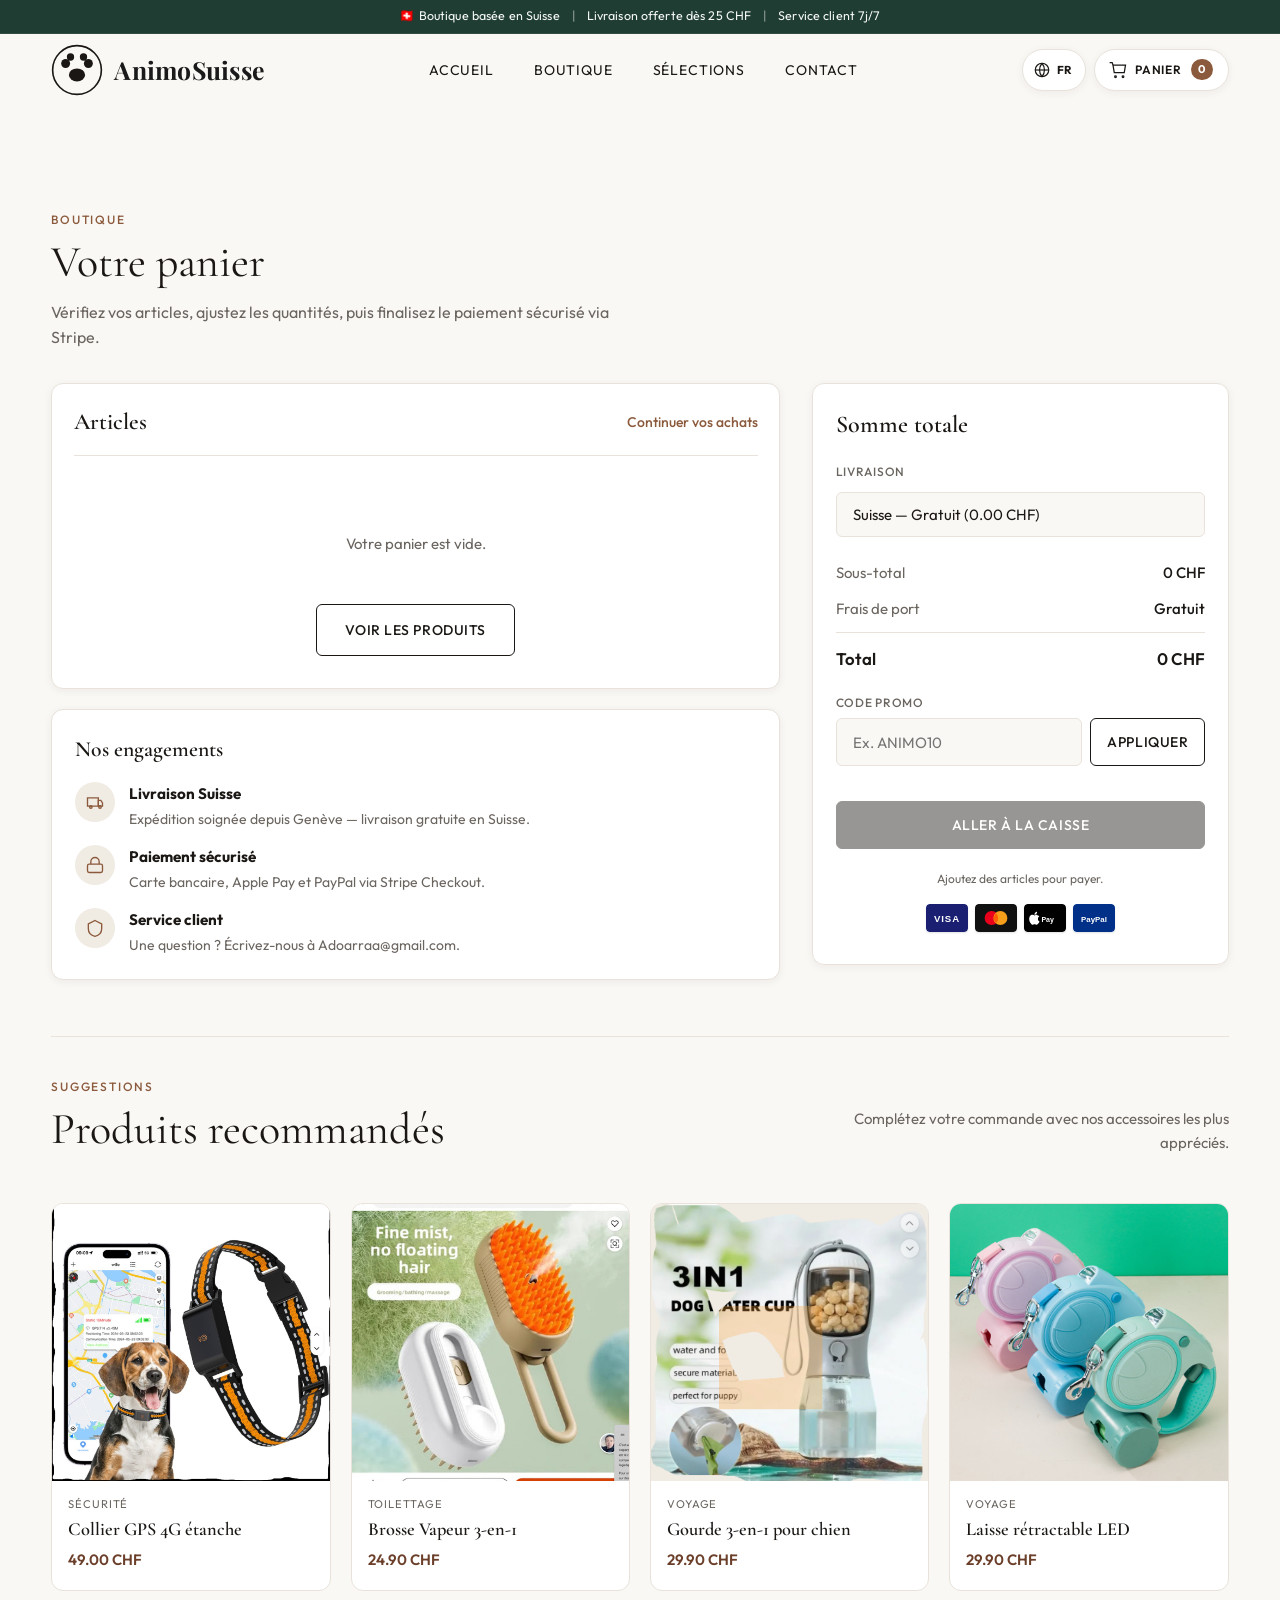
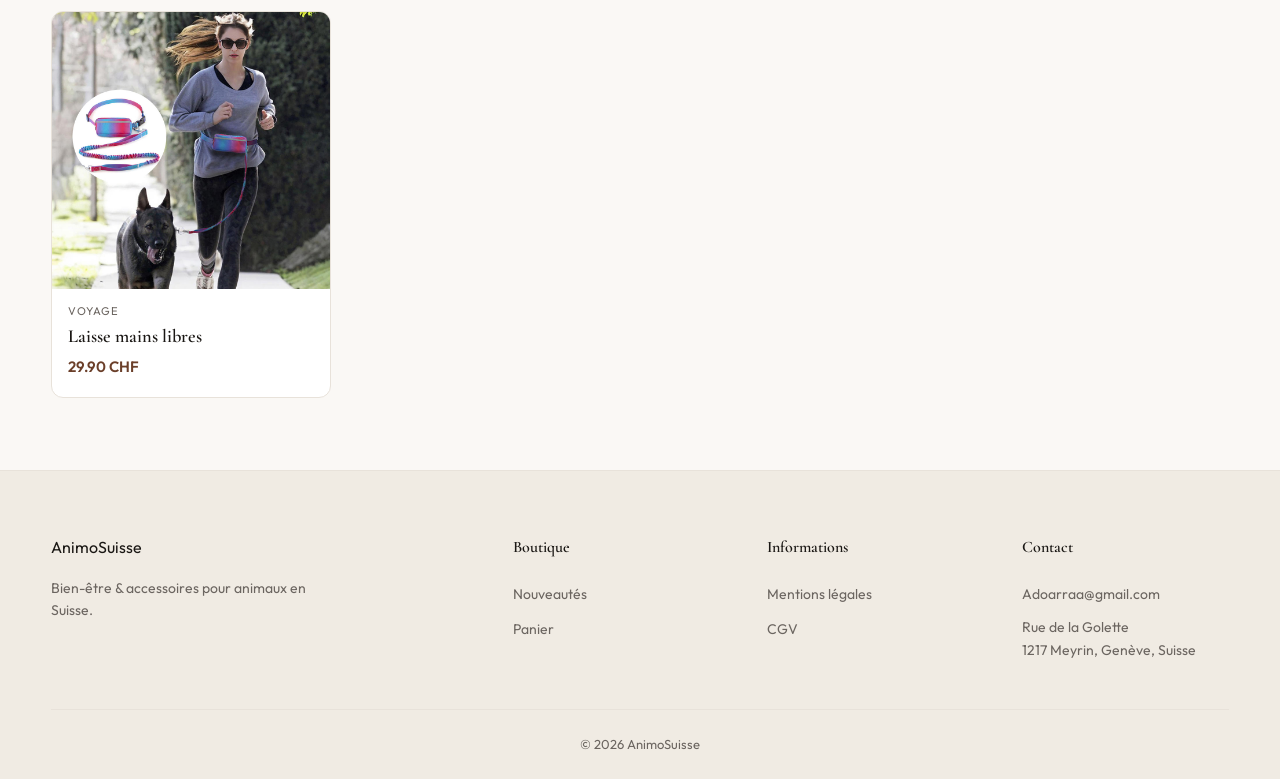
==== commit 3debdfdc: "Ajouter le collier GPS 4G etanche a 49 CHF avec paiement Stripe. Co-authored-by: Cursor <cursoragent" ====
--- a/panier.html
+++ b/panier.html
@@ -232,6 +232,14 @@
         </div>
         <div class="cart-recommended-grid">
           <a class="cart-reco-card" href="index.html#articles">
+            <img src="images/collier-gps-app.png" alt="Collier GPS 4G étanche" loading="lazy" decoding="async">
+            <div class="cart-reco-info">
+              <p class="cart-reco-cat">Sécurité</p>
+              <h3>Collier GPS 4G étanche</h3>
+              <p class="cart-reco-price">49.00 CHF</p>
+            </div>
+          </a>
+          <a class="cart-reco-card" href="index.html#articles">
             <img src="images/hero-brosse-vapeur.png" alt="Brosse Vapeur 3-en-1" loading="lazy" decoding="async">
             <div class="cart-reco-info">
               <p class="cart-reco-cat">Toilettage</p>
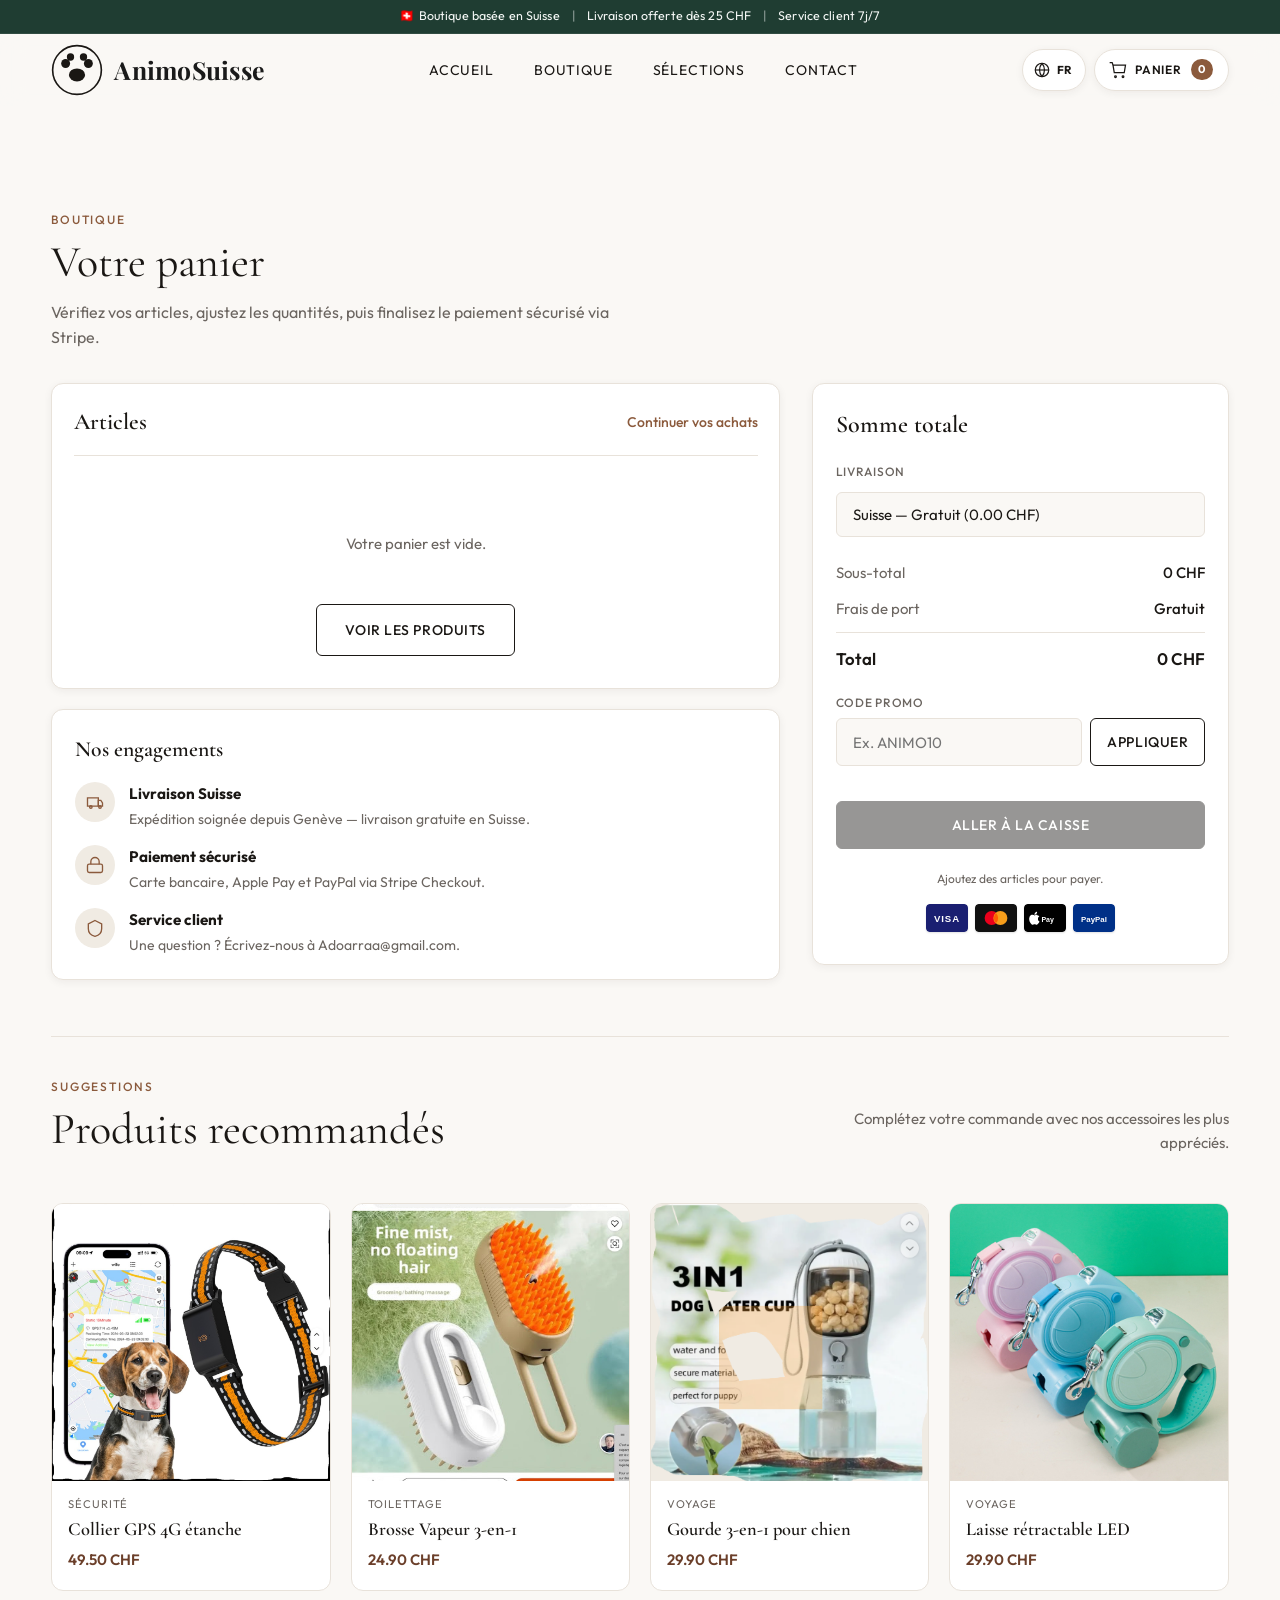
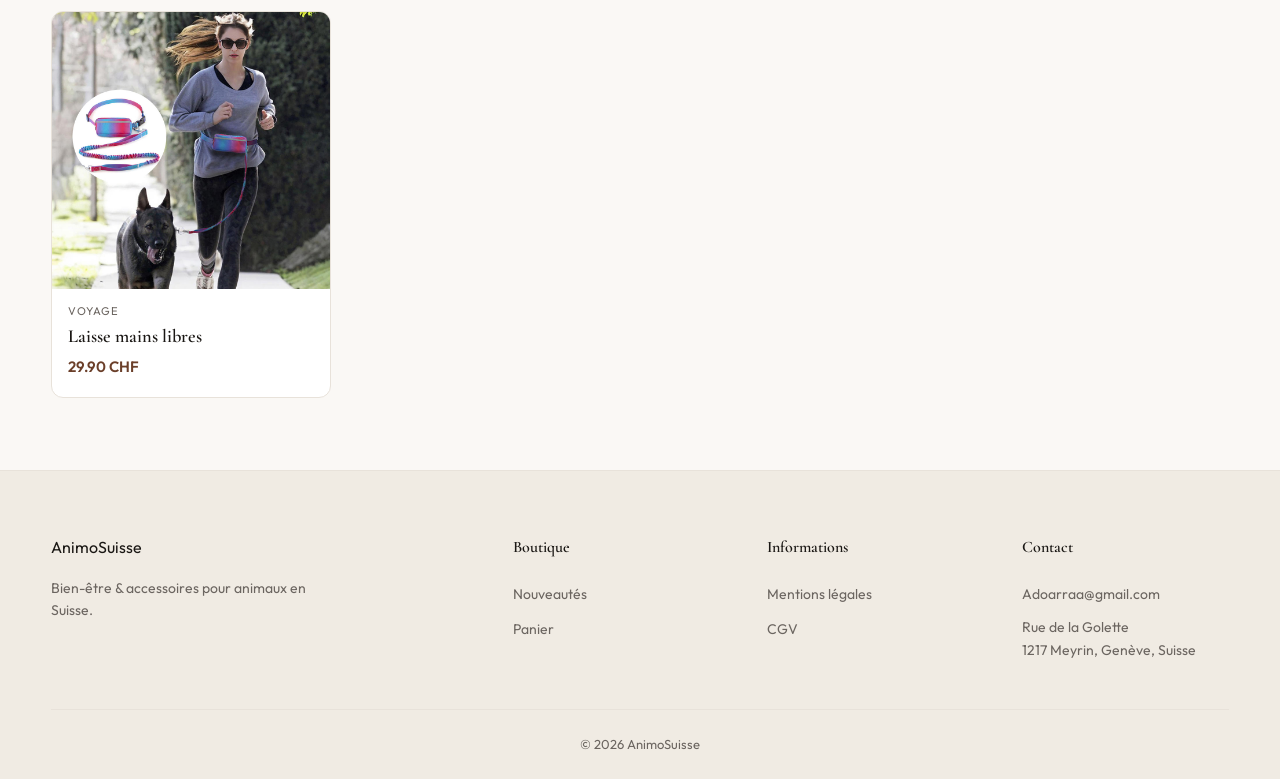
==== commit c81fbe28: "Aligner le prix du collier GPS sur 49.50 CHF (Stripe). Co-authored-by: Cursor <cursoragent@cursor.co" ====
--- a/panier.html
+++ b/panier.html
@@ -236,7 +236,7 @@
             <div class="cart-reco-info">
               <p class="cart-reco-cat">Sécurité</p>
               <h3>Collier GPS 4G étanche</h3>
-              <p class="cart-reco-price">49.00 CHF</p>
+              <p class="cart-reco-price">49.50 CHF</p>
             </div>
           </a>
           <a class="cart-reco-card" href="index.html#articles">
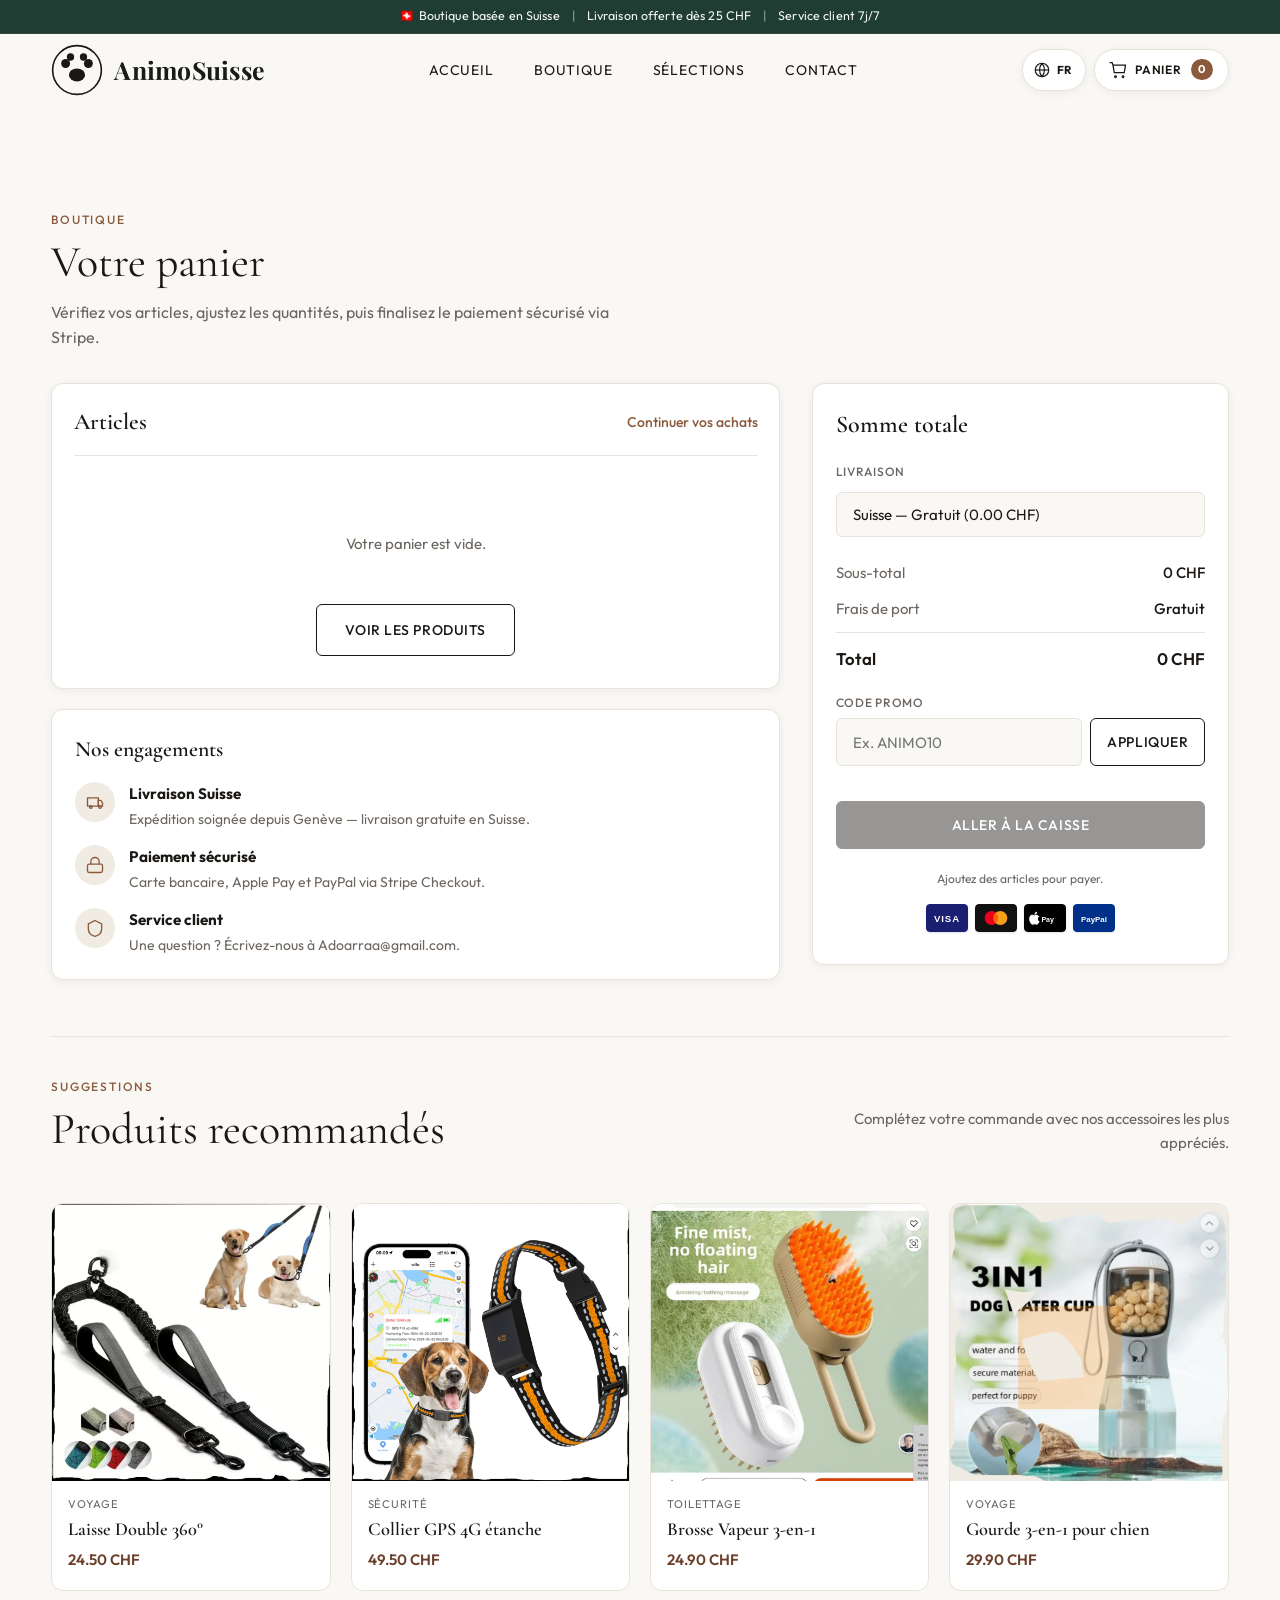
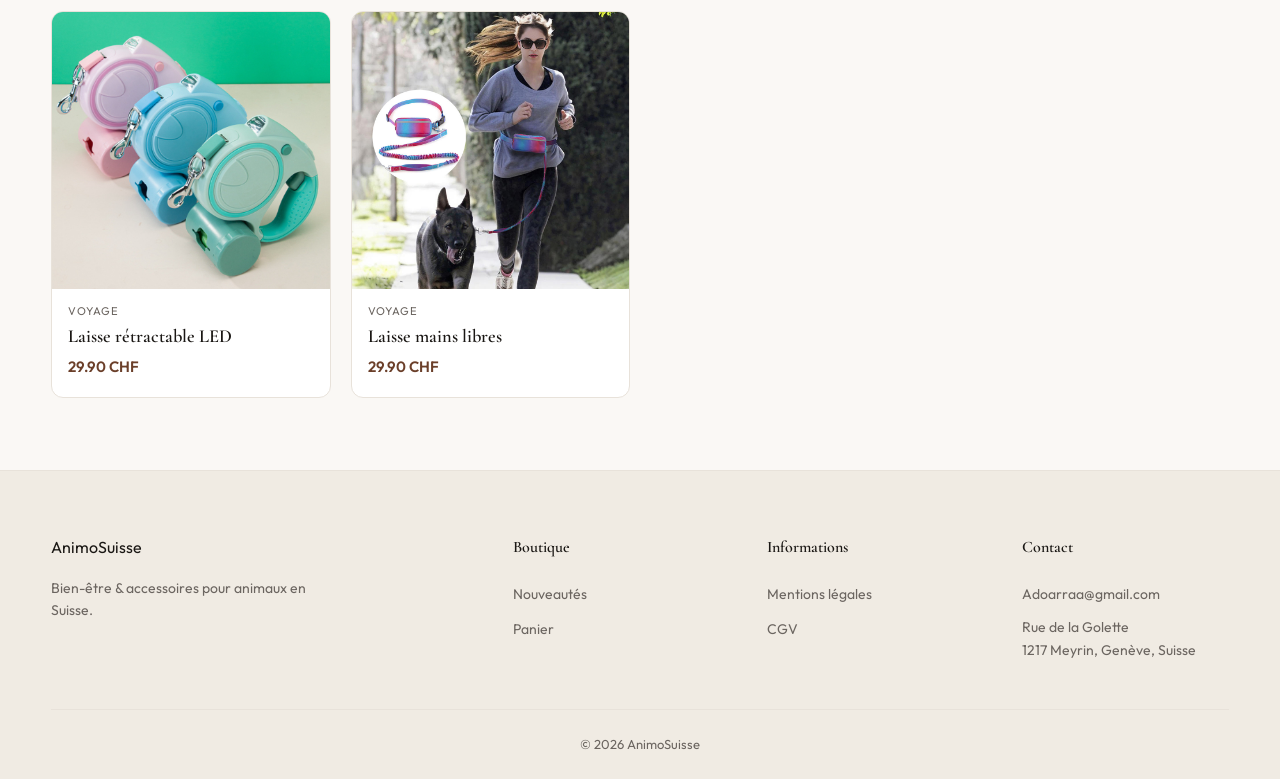
==== commit affb5a05: "Ajouter la laisse double reflechissante 360 a 24.50 CHF. Co-authored-by: Cursor <cursoragent@cursor." ====
--- a/panier.html
+++ b/panier.html
@@ -232,6 +232,14 @@
         </div>
         <div class="cart-recommended-grid">
           <a class="cart-reco-card" href="index.html#articles">
+            <img src="images/laisse-double-360-1.png" alt="Laisse Double Réfléchissante 360°" loading="lazy" decoding="async">
+            <div class="cart-reco-info">
+              <p class="cart-reco-cat">Voyage</p>
+              <h3>Laisse Double 360°</h3>
+              <p class="cart-reco-price">24.50 CHF</p>
+            </div>
+          </a>
+          <a class="cart-reco-card" href="index.html#articles">
             <img src="images/collier-gps-app.png" alt="Collier GPS 4G étanche" loading="lazy" decoding="async">
             <div class="cart-reco-info">
               <p class="cart-reco-cat">Sécurité</p>
--- a/css/styles.css
+++ b/css/styles.css
@@ -838,6 +838,37 @@
   transition: transform 0.6s ease;
 }
 
+/* Recadrage collier GPS : masque bordures noires / bandes de capture */
+.product-card--collier-gps .product-image-wrap {
+  background: #fff;
+}
+
+.product-card--collier-gps .product-image,
+.product-card--collier-gps .product-thumb img {
+  object-fit: cover;
+  object-position: center center;
+  transform: scale(1.14);
+  transform-origin: center center;
+}
+
+.product-card--collier-gps .product-thumbs {
+  grid-template-columns: repeat(4, 1fr);
+}
+
+.product-description--teaser {
+  margin: 0.35rem 0 0.15rem;
+  font-size: 0.8125rem;
+  line-height: 1.45;
+  color: var(--color-text-muted);
+}
+
+.product-description--teaser strong {
+  display: block;
+  color: var(--color-text);
+  font-weight: 600;
+  margin-bottom: 0.2rem;
+}
+
 /* Recadrage brosse vapeur : masque barres/icônes téléphone haut & bas */
 .product-image--brosse-crop {
   object-fit: cover;
@@ -852,6 +883,31 @@
 
 .product-card:hover .product-image {
   transform: scale(1.06);
+}
+
+.product-card--collier-gps:hover .product-image {
+  transform: scale(1.2);
+}
+
+/* Recadrage laisse double : masque letterbox / bordures noires */
+.product-card--laisse-double .product-image-wrap {
+  background: #fff;
+}
+
+.product-card--laisse-double .product-image,
+.product-card--laisse-double .product-thumb img {
+  object-fit: cover;
+  object-position: center center;
+  transform: scale(1.22);
+  transform-origin: center center;
+}
+
+.product-card--laisse-double:hover .product-image {
+  transform: scale(1.28);
+}
+
+.product-card--laisse-double .product-thumbs {
+  grid-template-columns: repeat(3, 1fr);
 }
 
 .product-thumbs {
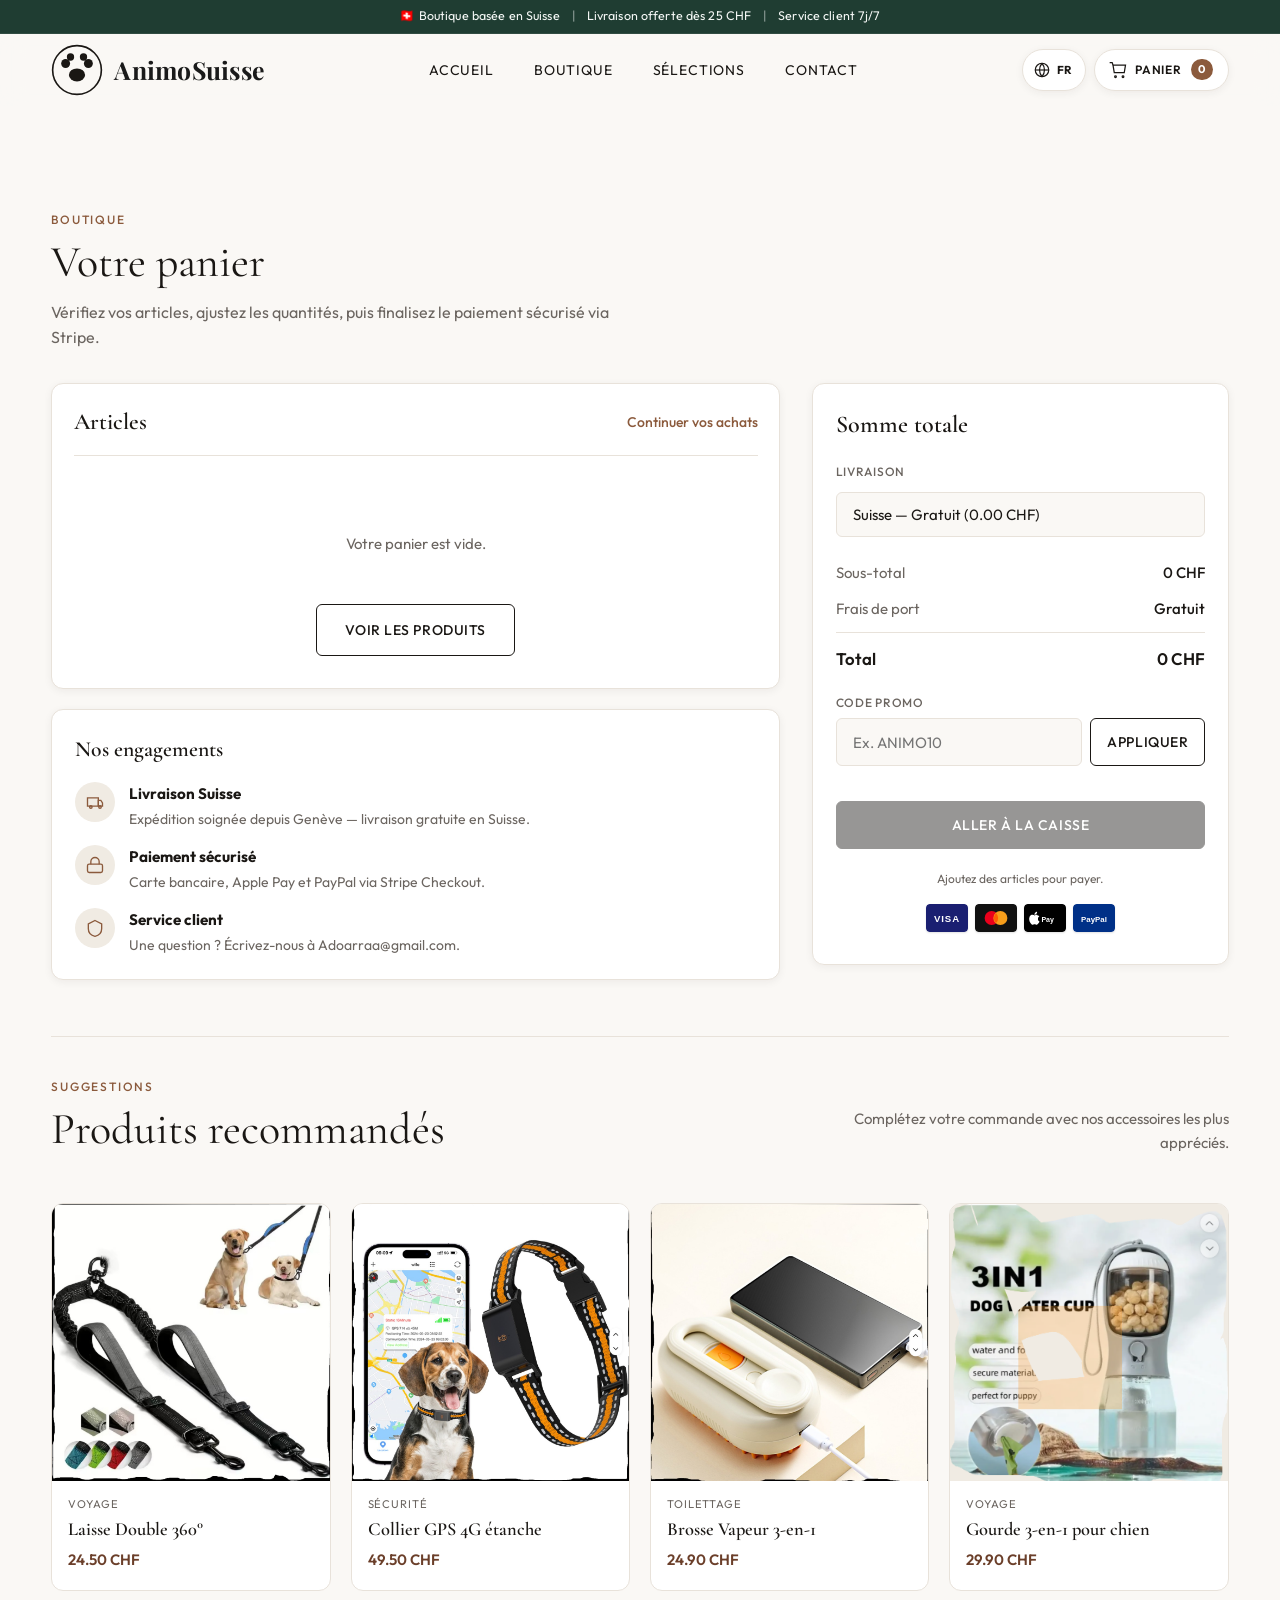
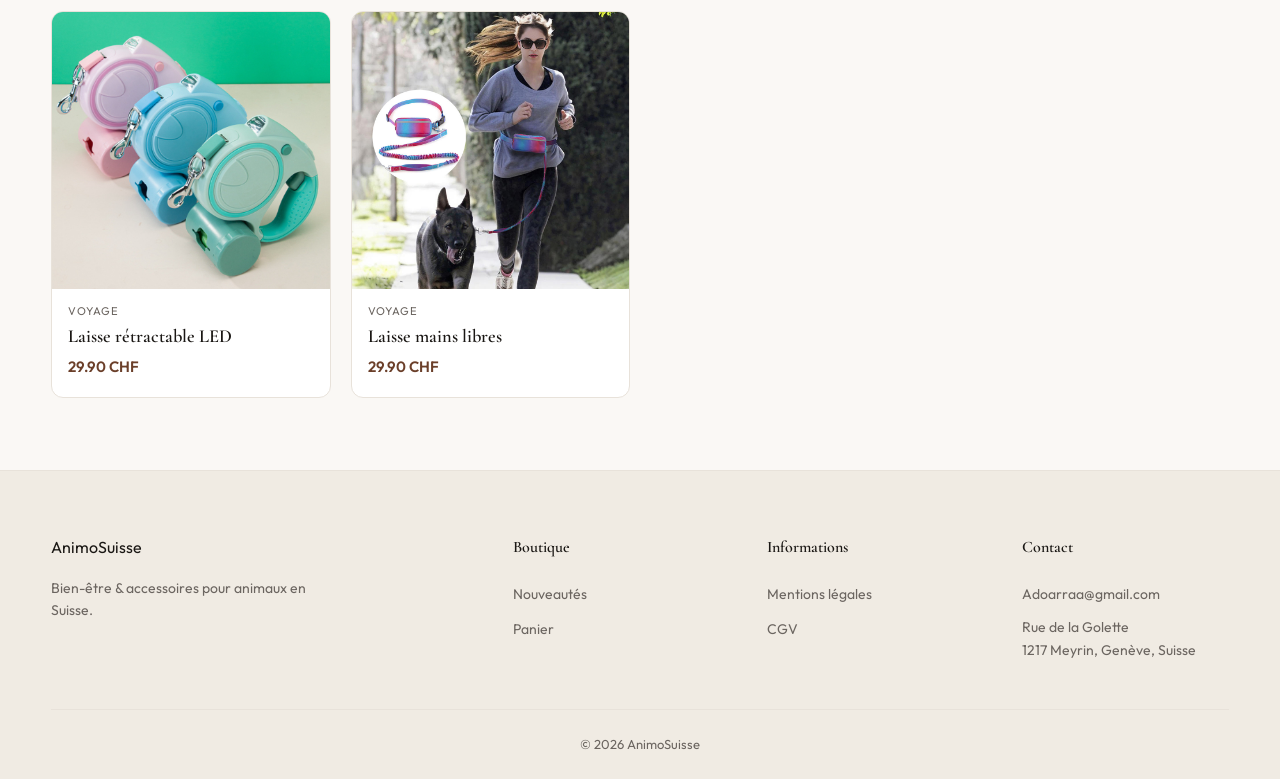
==== commit 020091dc: "Mettre a jour les images et pastilles de la brosse vapeur. Co-authored-by: Cursor <cursoragent@curso" ====
--- a/panier.html
+++ b/panier.html
@@ -248,7 +248,7 @@
             </div>
           </a>
           <a class="cart-reco-card" href="index.html#articles">
-            <img src="images/hero-brosse-vapeur.png" alt="Brosse Vapeur 3-en-1" loading="lazy" decoding="async">
+            <img src="images/brosse-vapeur-jaune-orange.png" alt="Brosse Vapeur 3-en-1" loading="lazy" decoding="async">
             <div class="cart-reco-info">
               <p class="cart-reco-cat">Toilettage</p>
               <h3>Brosse Vapeur 3-en-1</h3>
--- a/css/styles.css
+++ b/css/styles.css
@@ -907,6 +907,27 @@
 }
 
 .product-card--laisse-double .product-thumbs {
+  grid-template-columns: repeat(3, 1fr);
+}
+
+/* Recadrage brosse vapeur : masque bordures noires / bandes de capture */
+.product-card--brosse-vapeur .product-image-wrap {
+  background: #fff;
+}
+
+.product-card--brosse-vapeur .product-image,
+.product-card--brosse-vapeur .product-thumb img {
+  object-fit: cover;
+  object-position: center center;
+  transform: scale(1.18);
+  transform-origin: center center;
+}
+
+.product-card--brosse-vapeur:hover .product-image {
+  transform: scale(1.24);
+}
+
+.product-card--brosse-vapeur .product-thumbs {
   grid-template-columns: repeat(3, 1fr);
 }
 
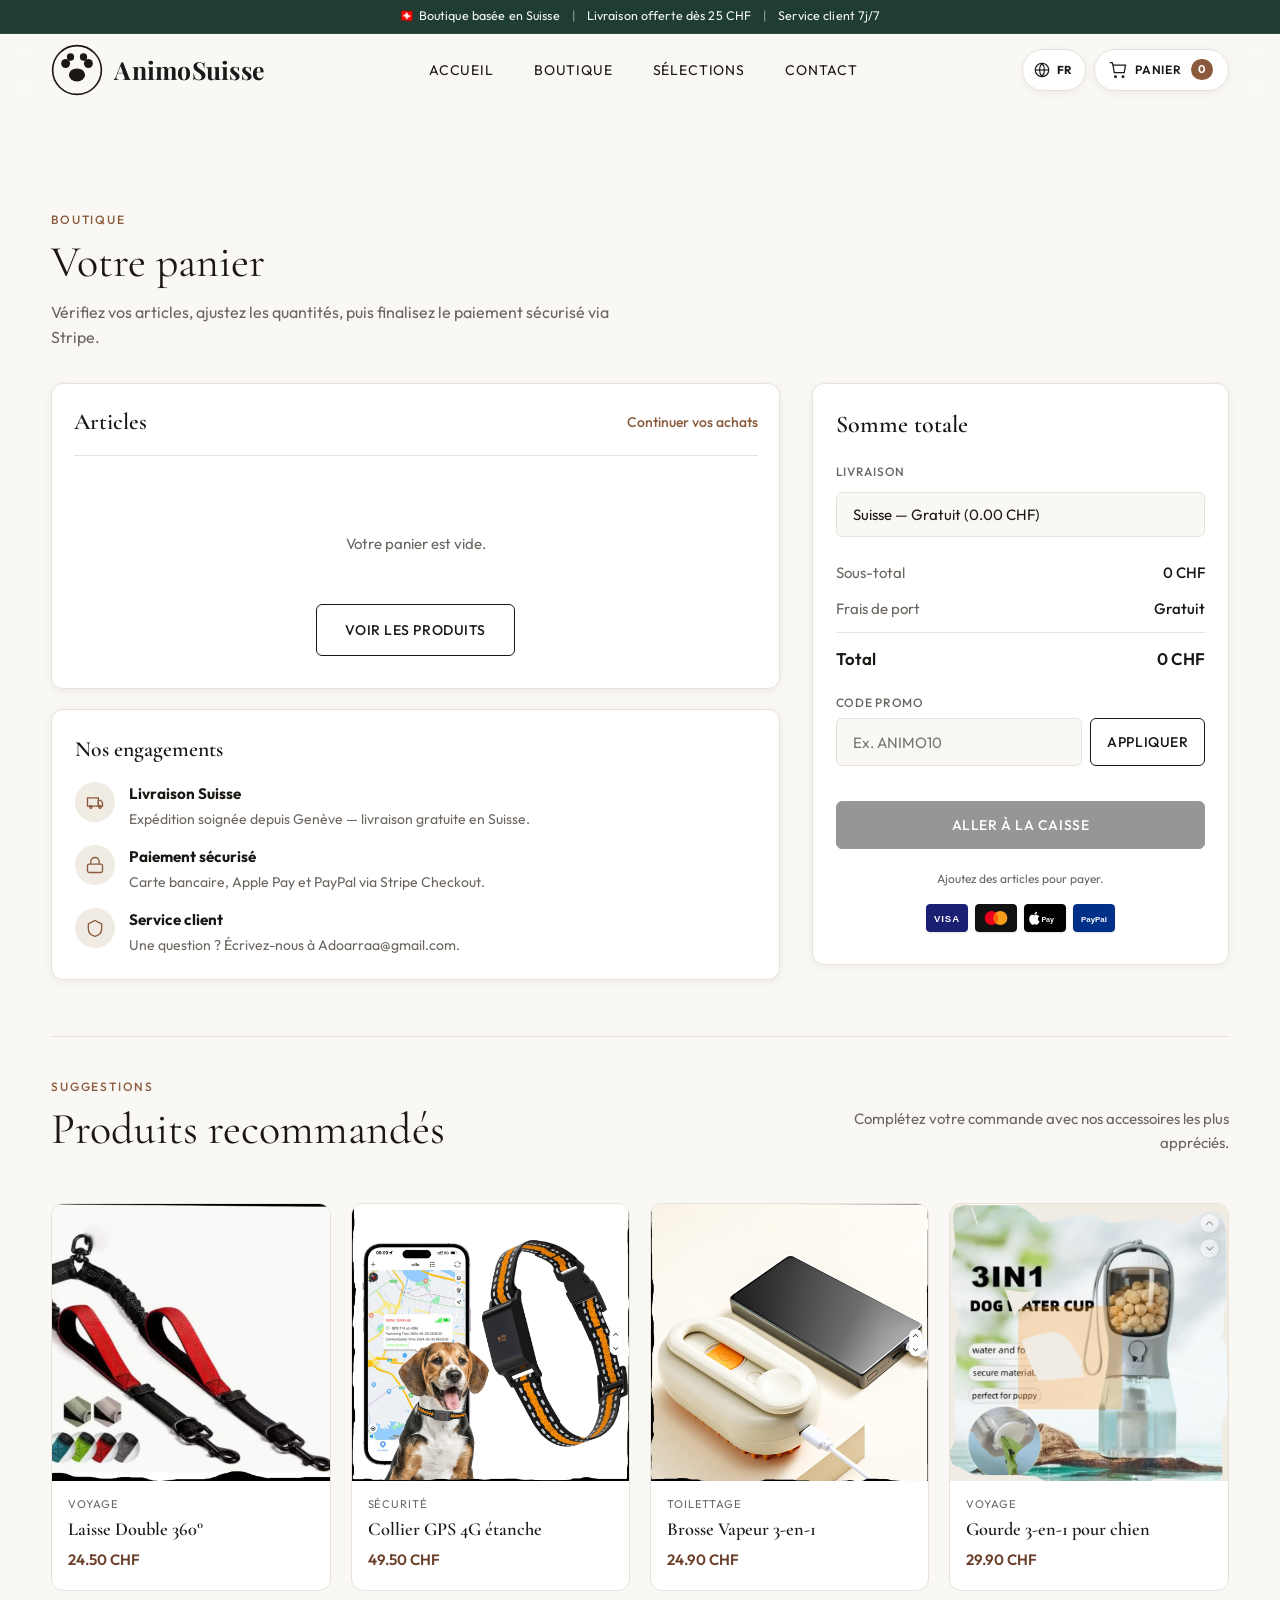
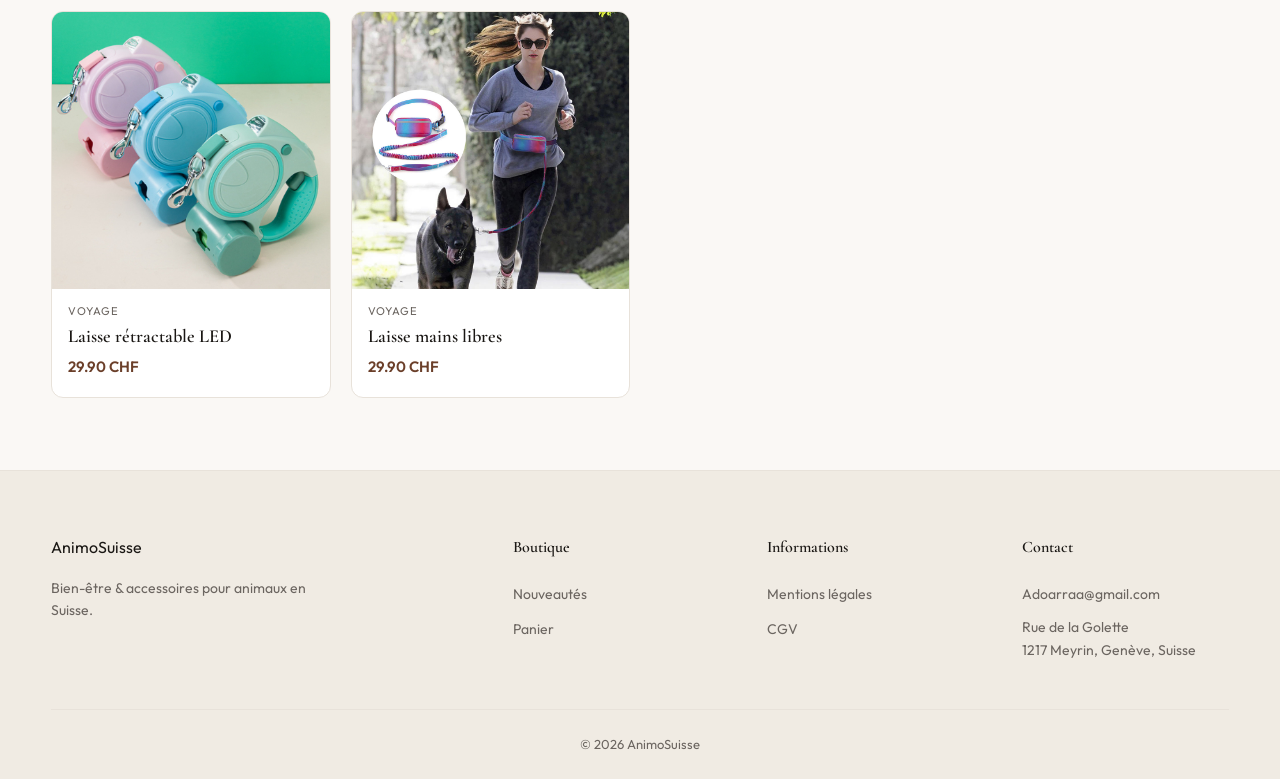
==== commit 017f7350: "Nettoyer la galerie laisse double et renforcer le recadrage. Co-authored-by: Cursor <cursoragent@cur" ====
--- a/panier.html
+++ b/panier.html
@@ -232,7 +232,7 @@
         </div>
         <div class="cart-recommended-grid">
           <a class="cart-reco-card" href="index.html#articles">
-            <img src="images/laisse-double-360-1.png" alt="Laisse Double Réfléchissante 360°" loading="lazy" decoding="async">
+            <img src="images/laisse-double-360-3.png" alt="Laisse Double Réfléchissante 360°" loading="lazy" decoding="async">
             <div class="cart-reco-info">
               <p class="cart-reco-cat">Voyage</p>
               <h3>Laisse Double 360°</h3>
--- a/css/styles.css
+++ b/css/styles.css
@@ -827,7 +827,7 @@
   position: relative;
   aspect-ratio: 1 / 1;
   overflow: hidden;
-  background: var(--color-bg-alt);
+  background: #fff;
 }
 
 .product-image {
@@ -836,19 +836,45 @@
   object-fit: cover;
   object-position: center;
   transition: transform 0.6s ease;
-}
-
-/* Recadrage collier GPS : masque bordures noires / bandes de capture */
-.product-card--collier-gps .product-image-wrap {
-  background: #fff;
+  cursor: zoom-in;
+}
+
+/* Recadrage net pour photos avec bordures / bandes (tous produits concernés) */
+.product-card--thumbs .product-image,
+.product-card--thumbs .product-thumb img,
+.product-card--collier-gps .product-image,
+.product-card--collier-gps .product-thumb img,
+.product-card--laisse-double .product-image,
+.product-card--laisse-double .product-thumb img,
+.product-card--brosse-vapeur .product-image,
+.product-card--brosse-vapeur .product-thumb img {
+  object-fit: cover;
+  object-position: center center;
+  transform: scale(1.2);
+  transform-origin: center center;
 }
 
 .product-card--collier-gps .product-image,
 .product-card--collier-gps .product-thumb img {
+  transform: scale(1.28);
+}
+
+.product-card--laisse-double .product-image,
+.product-card--laisse-double .product-thumb img {
+  transform: scale(1.38);
   object-fit: cover;
-  object-position: center center;
-  transform: scale(1.14);
-  transform-origin: center center;
+  object-position: center 45%;
+}
+
+.product-card--brosse-vapeur .product-image,
+.product-card--brosse-vapeur .product-thumb img {
+  transform: scale(1.22);
+}
+
+.product-card--collier-gps .product-image-wrap,
+.product-card--laisse-double .product-image-wrap,
+.product-card--brosse-vapeur .product-image-wrap {
+  background: #fff;
 }
 
 .product-card--collier-gps .product-thumbs {
@@ -885,50 +911,41 @@
   transform: scale(1.06);
 }
 
+.product-card--thumbs:hover .product-image,
 .product-card--collier-gps:hover .product-image {
-  transform: scale(1.2);
-}
-
-/* Recadrage laisse double : masque letterbox / bordures noires */
-.product-card--laisse-double .product-image-wrap {
-  background: #fff;
-}
-
-.product-card--laisse-double .product-image,
-.product-card--laisse-double .product-thumb img {
-  object-fit: cover;
-  object-position: center center;
-  transform: scale(1.22);
-  transform-origin: center center;
+  transform: scale(1.32);
 }
 
 .product-card--laisse-double:hover .product-image {
+  transform: scale(1.42);
+}
+
+.product-card--brosse-vapeur:hover .product-image {
   transform: scale(1.28);
 }
 
-.product-card--laisse-double .product-thumbs {
-  grid-template-columns: repeat(3, 1fr);
-}
-
-/* Recadrage brosse vapeur : masque bordures noires / bandes de capture */
-.product-card--brosse-vapeur .product-image-wrap {
-  background: #fff;
-}
-
-.product-card--brosse-vapeur .product-image,
-.product-card--brosse-vapeur .product-thumb img {
-  object-fit: cover;
-  object-position: center center;
-  transform: scale(1.18);
-  transform-origin: center center;
-}
-
-.product-card--brosse-vapeur:hover .product-image {
-  transform: scale(1.24);
-}
-
+.product-card--laisse-double .product-thumbs,
 .product-card--brosse-vapeur .product-thumbs {
   grid-template-columns: repeat(3, 1fr);
+}
+
+.product-lightbox-dialog {
+  width: min(960px, 100%);
+}
+
+.product-lightbox .marteder-lightbox-prev {
+  left: 0.35rem;
+}
+
+.product-lightbox .marteder-lightbox-next {
+  right: 0.35rem;
+}
+
+.product-lightbox-counter {
+  margin: 0;
+  color: rgba(255, 255, 255, 0.85);
+  font-size: 0.875rem;
+  letter-spacing: 0.04em;
 }
 
 .product-thumbs {
@@ -944,7 +961,7 @@
   border-radius: 10px;
   padding: 0;
   overflow: hidden;
-  cursor: pointer;
+  cursor: zoom-in;
   background: var(--color-bg-alt);
   aspect-ratio: 1 / 1;
   transition: border-color 0.2s ease, transform 0.2s ease;
